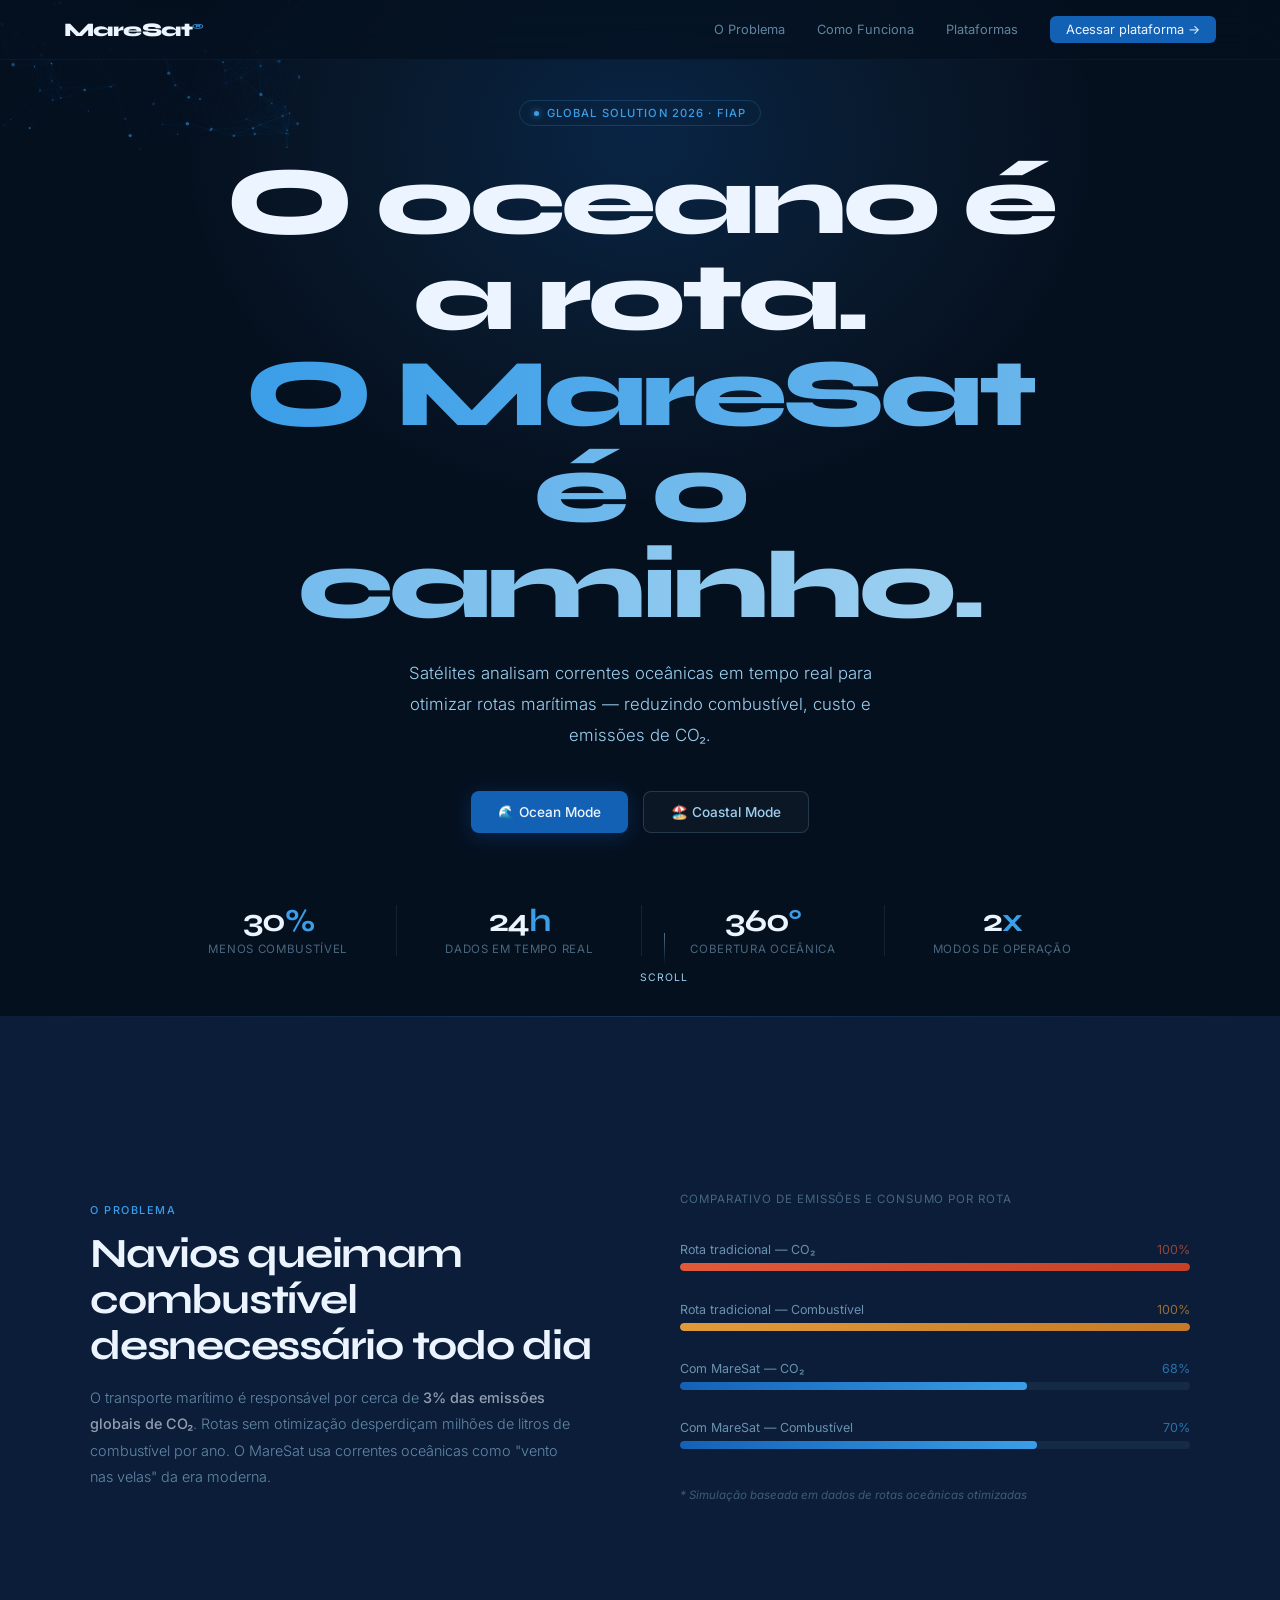
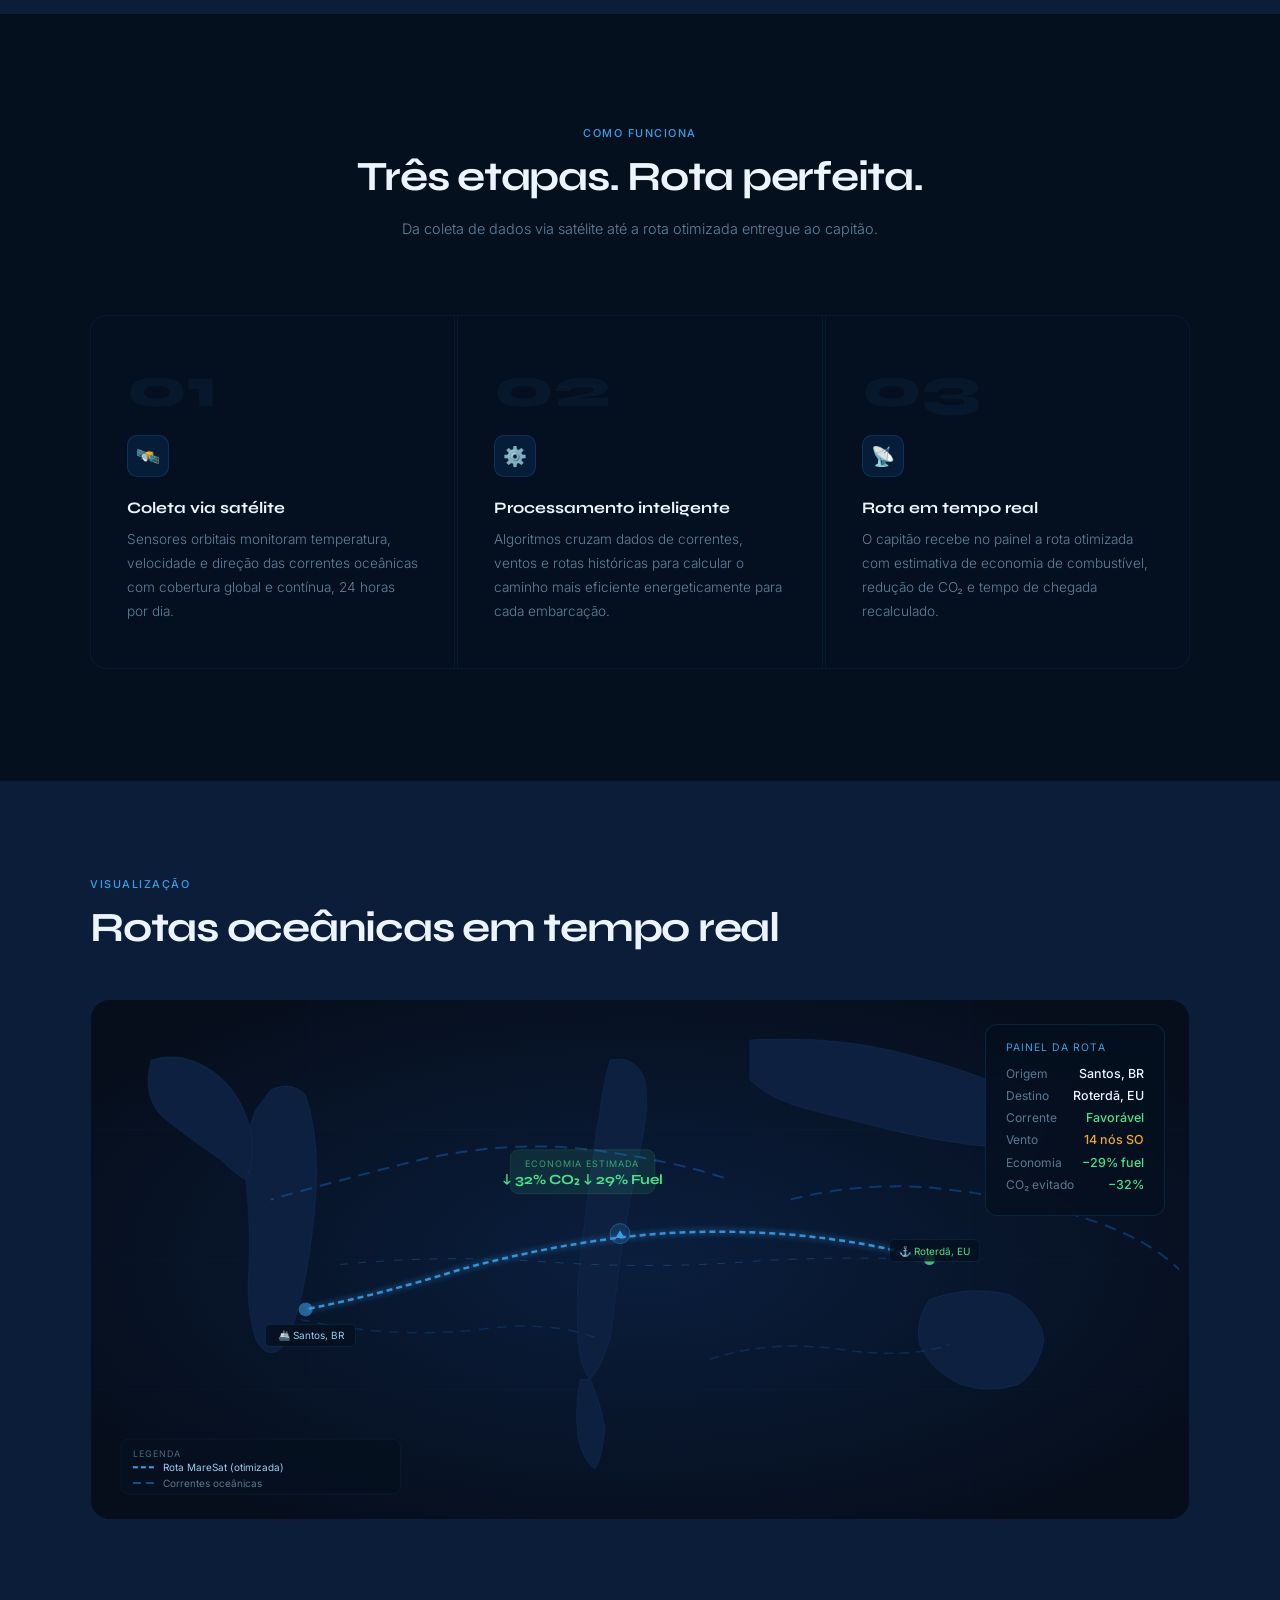
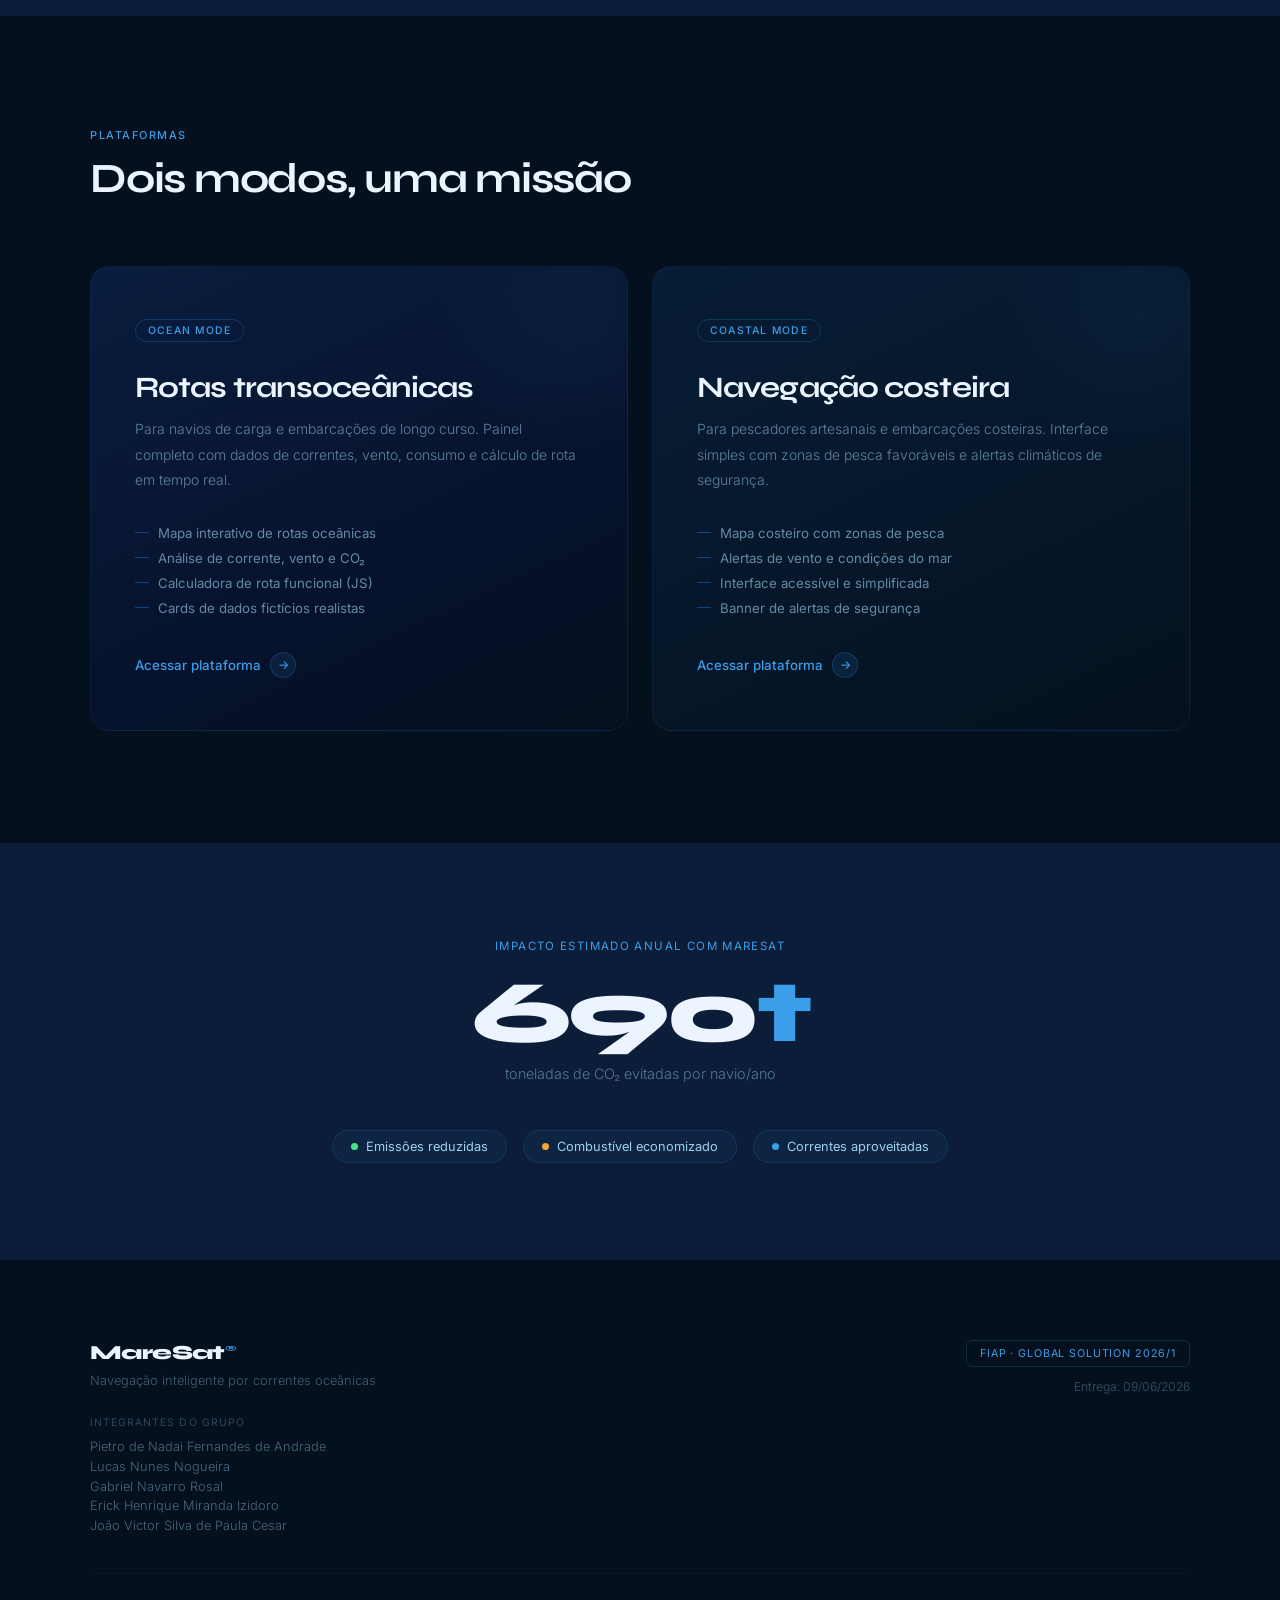
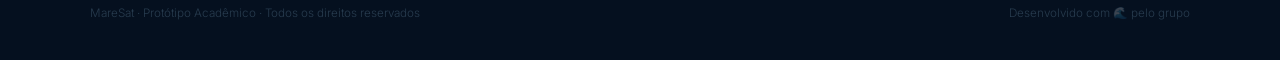
==== index.html @ 29e62512 "feat: adiciona landing page index.html" ====
<!DOCTYPE html>
<html lang="pt-BR">
<head>
  <meta charset="UTF-8" />
  <meta name="viewport" content="width=device-width, initial-scale=1.0" />
  <title>MareSat — Navegação Inteligente por Correntes Oceânicas</title>
  <link rel="preconnect" href="https://fonts.googleapis.com" />
  <link rel="preconnect" href="https://fonts.gstatic.com" crossorigin />
  <link href="https://fonts.googleapis.com/css2?family=Syne:wght@400;600;700;800&family=Inter:wght@300;400;500&display=swap" rel="stylesheet" />
  <style>
    :root {
      --deep:   #05101F;
      --navy:   #0B1D38;
      --mid:    #102648;
      --ocean:  #1361B5;
      --bright: #3B9EE8;
      --ice:    #9DD0F0;
      --white:  #ECF5FF;
    }
    *,*::before,*::after{box-sizing:border-box;margin:0;padding:0}
    html{scroll-behavior:smooth}
    body{font-family:'Inter',sans-serif;background:var(--deep);color:var(--white);overflow-x:hidden}

    /* ── NAV ── */
    nav{position:fixed;top:0;left:0;right:0;z-index:300;height:60px;display:flex;align-items:center;justify-content:space-between;padding:0 5vw;background:rgba(5,16,31,.75);backdrop-filter:blur(18px);border-bottom:1px solid rgba(59,158,232,.07)}
    .logo{font-family:'Syne',sans-serif;font-weight:800;font-size:1.2rem;color:var(--white);text-decoration:none;letter-spacing:-.03em}
    .logo sup{font-size:.45rem;color:var(--bright);vertical-align:super;letter-spacing:.08em;text-transform:uppercase}
    .nav-links{display:flex;align-items:center;gap:2rem}
    .nav-links a{font-size:.8rem;color:var(--ice);text-decoration:none;opacity:.6;transition:opacity .2s}
    .nav-links a:hover{opacity:1}
    .nav-btn{background:var(--ocean)!important;color:var(--white)!important;opacity:1!important;padding:.4rem 1rem;border-radius:6px;transition:background .2s!important}
    .nav-btn:hover{background:var(--bright)!important}

    /* ── HERO ── */
    .hero{position:relative;min-height:100vh;display:flex;flex-direction:column;align-items:center;justify-content:center;text-align:center;padding:100px 5vw 60px;overflow:hidden}
    .hero-canvas{position:absolute;inset:0;pointer-events:none}
    .hero-glow{position:absolute;top:-100px;left:50%;transform:translateX(-50%);width:900px;height:600px;background:radial-gradient(ellipse at 50% 40%,rgba(19,97,181,.25) 0%,rgba(59,158,232,.06) 45%,transparent 72%);pointer-events:none}

    .eyebrow{display:inline-flex;align-items:center;gap:8px;border:1px solid rgba(59,158,232,.22);border-radius:999px;padding:5px 14px;font-size:.7rem;font-weight:500;letter-spacing:.1em;text-transform:uppercase;color:var(--bright);margin-bottom:1.75rem;animation:rise .8s ease both}
    .dot{width:5px;height:5px;border-radius:50%;background:var(--bright);box-shadow:0 0 7px var(--bright);animation:blink 2.5s ease-in-out infinite}
    .hero h1{font-family:'Syne',sans-serif;font-size:clamp(2.8rem,7.5vw,6rem);font-weight:800;line-height:1.0;letter-spacing:-.04em;max-width:860px;animation:rise .8s .1s ease both}
    .grad{background:linear-gradient(90deg,var(--bright),var(--ice));-webkit-background-clip:text;-webkit-text-fill-color:transparent;background-clip:text}
    .hero-sub{margin-top:1.5rem;font-size:clamp(.9rem,2vw,1.05rem);font-weight:300;line-height:1.85;color:var(--ice);opacity:.7;max-width:510px;animation:rise .8s .2s ease both}
    .hero-btns{margin-top:2.5rem;display:flex;gap:.9rem;flex-wrap:wrap;justify-content:center;animation:rise .8s .3s ease both}
    .btn{display:inline-flex;align-items:center;gap:7px;padding:.75rem 1.7rem;border-radius:8px;font-size:.85rem;font-weight:500;text-decoration:none;transition:transform .2s,box-shadow .2s,background .2s}
    .btn:hover{transform:translateY(-2px)}
    .btn-fill{background:var(--ocean);color:var(--white);box-shadow:0 4px 20px rgba(19,97,181,.3)}
    .btn-fill:hover{background:var(--bright);box-shadow:0 8px 30px rgba(59,158,232,.35)}
    .btn-ghost{background:rgba(255,255,255,.03);border:1px solid rgba(157,208,240,.18);color:var(--ice)}
    .btn-ghost:hover{border-color:rgba(157,208,240,.4);background:rgba(255,255,255,.06)}

    /* stats */
    .hero-stats{margin-top:4.5rem;display:flex;gap:3rem;flex-wrap:wrap;justify-content:center;animation:rise .8s .4s ease both}
    .stat{text-align:center}
    .stat-v{font-family:'Syne',sans-serif;font-size:2rem;font-weight:700;letter-spacing:-.04em;line-height:1}
    .stat-v span{color:var(--bright)}
    .stat-l{margin-top:5px;font-size:.72rem;color:var(--ice);opacity:.45;letter-spacing:.06em;text-transform:uppercase}
    .stat-sep{width:1px;background:rgba(157,208,240,.1);align-self:stretch}

    /* scroll */
    .scroll-hint{position:absolute;bottom:2rem;left:50%;transform:translateX(-50%);display:flex;flex-direction:column;align-items:center;gap:6px;font-size:.65rem;letter-spacing:.1em;text-transform:uppercase;color:var(--ice);opacity:.3;animation:rise 1s .9s ease both}
    .scroll-bar{width:1px;height:32px;background:linear-gradient(to bottom,rgba(157,208,240,.5),transparent);animation:drip 2s ease-in-out infinite}

    /* ── PROBLEM / IMPACT ── */
    .impact{padding:7rem 5vw;background:var(--navy);position:relative;overflow:hidden}
    .impact::before{content:'';position:absolute;top:0;left:0;right:0;height:1px;background:linear-gradient(90deg,transparent,rgba(59,158,232,.18),transparent)}
    .sec-inner{max-width:1100px;margin:0 auto}
    .kicker{font-size:.68rem;font-weight:500;letter-spacing:.14em;text-transform:uppercase;color:var(--bright);margin-bottom:.9rem}
    .sec-h{font-family:'Syne',sans-serif;font-size:clamp(1.7rem,4vw,2.6rem);font-weight:700;letter-spacing:-.03em;line-height:1.1;margin-bottom:1rem}
    .sec-p{font-size:.9rem;font-weight:300;line-height:1.85;color:var(--ice);opacity:.6;max-width:480px}

    .impact-grid{display:grid;grid-template-columns:1fr 1fr;gap:5rem;align-items:center;margin-top:4rem}
    .impact-text{}
    .impact-visual{display:flex;flex-direction:column;gap:1rem}

    /* bar chart visual */
    .chart-title{font-size:.72rem;letter-spacing:.08em;text-transform:uppercase;color:var(--ice);opacity:.4;margin-bottom:1.25rem}
    .bar-row{display:flex;flex-direction:column;gap:6px;margin-bottom:.9rem}
    .bar-label{display:flex;justify-content:space-between;font-size:.78rem;color:var(--ice);opacity:.65}
    .bar-track{height:8px;background:rgba(157,208,240,.07);border-radius:99px;overflow:hidden}
    .bar-fill{height:100%;border-radius:99px;width:0;transition:width 1.4s cubic-bezier(.25,.8,.25,1)}
    .bar-co2{background:linear-gradient(90deg,#e05a3a,#c44026)}
    .bar-fuel{background:linear-gradient(90deg,#e09a3a,#c47a26)}
    .bar-mare{background:linear-gradient(90deg,var(--ocean),var(--bright))}

    .chart-note{font-size:.72rem;color:var(--ice);opacity:.35;margin-top:.5rem;font-style:italic}

    /* ── HOW ── */
    .how{padding:7rem 5vw;background:var(--deep)}
    .how-head{text-align:center;margin-bottom:4.5rem}
    .how-head .sec-h{max-width:100%}
    .how-head .sec-p{max-width:480px;margin:0 auto}

    .steps{display:grid;grid-template-columns:repeat(3,1fr);gap:2px;max-width:1100px;margin:0 auto}
    .step{background:rgba(5,16,31,.55);border:1px solid rgba(59,158,232,.08);padding:2.75rem 2.25rem;position:relative;overflow:hidden;transition:border-color .3s,background .3s}
    .step:first-child{border-radius:16px 0 0 16px}
    .step:last-child{border-radius:0 16px 16px 0}
    .step:hover{background:rgba(11,29,56,.7);border-color:rgba(59,158,232,.22)}
    .step::before{content:'';position:absolute;top:0;left:0;right:0;height:2px;background:linear-gradient(90deg,transparent,var(--ocean),transparent);opacity:0;transition:opacity .3s}
    .step:hover::before{opacity:1}
    .step-n{font-family:'Syne',sans-serif;font-size:3.5rem;font-weight:800;color:rgba(59,158,232,.07);line-height:1;margin-bottom:1.2rem}
    .step-icon{width:42px;height:42px;border-radius:10px;background:rgba(19,97,181,.18);border:1px solid rgba(59,158,232,.16);display:flex;align-items:center;justify-content:center;font-size:1.2rem;margin-bottom:1.3rem}
    .step h3{font-family:'Syne',sans-serif;font-size:1rem;font-weight:700;margin-bottom:.65rem;color:var(--white)}
    .step p{font-size:.85rem;font-weight:300;color:var(--ice);opacity:.6;line-height:1.78}

    /* ── ANIMATED MAP ── */
    .mapblock{padding:6rem 5vw;background:var(--navy);overflow:hidden}
    .map-inner{max-width:1100px;margin:0 auto}
    .map-head{margin-bottom:3rem}
    .map-wrap{position:relative;border-radius:20px;border:1px solid rgba(59,158,232,.12);overflow:hidden;background:#060e1c}
    .map-svg{width:100%;display:block}
    .map-overlay{position:absolute;top:1.5rem;right:1.5rem;background:rgba(5,16,31,.85);backdrop-filter:blur(12px);border:1px solid rgba(59,158,232,.15);border-radius:12px;padding:1rem 1.25rem;min-width:180px}
    .ov-title{font-size:.65rem;letter-spacing:.1em;text-transform:uppercase;color:var(--bright);margin-bottom:.75rem}
    .ov-row{display:flex;justify-content:space-between;align-items:center;margin-bottom:.45rem}
    .ov-key{font-size:.75rem;color:var(--ice);opacity:.55}
    .ov-val{font-size:.78rem;font-weight:500;color:var(--white)}
    .ov-val.good{color:#4be38a}
    .ov-val.warn{color:#f0a832}

    /* ── MODES ── */
    .modes{padding:7rem 5vw;background:var(--deep)}
    .modes-head{margin-bottom:4rem}
    .cards{display:grid;grid-template-columns:1fr 1fr;gap:1.5rem;max-width:1100px;margin:0 auto}
    .card{border-radius:20px;padding:3.25rem 2.75rem;text-decoration:none;display:flex;flex-direction:column;border:1px solid rgba(59,158,232,.09);position:relative;overflow:hidden;transition:transform .35s cubic-bezier(.25,.8,.25,1),box-shadow .35s,border-color .35s}
    .card:hover{transform:translateY(-8px);box-shadow:0 30px 70px rgba(5,16,31,.7)}
    .card-ocean{background:linear-gradient(155deg,#091d3e 0%,#06112a 70%,var(--deep) 100%)}
    .card-ocean:hover{border-color:rgba(59,158,232,.26)}
    .card-coastal{background:linear-gradient(155deg,#071d36 0%,#051526 70%,var(--deep) 100%)}
    .card-coastal:hover{border-color:rgba(59,158,232,.18)}
    .card::after{content:'';position:absolute;top:-90px;right:-90px;width:280px;height:280px;border-radius:50%;background:radial-gradient(circle,rgba(59,158,232,.05) 0%,transparent 70%);pointer-events:none}
    .card-tag{font-size:.65rem;font-weight:500;letter-spacing:.12em;text-transform:uppercase;color:var(--bright);border:1px solid rgba(59,158,232,.22);border-radius:999px;padding:4px 12px;display:inline-flex;align-self:flex-start;margin-bottom:1.75rem}
    .card-title{font-family:'Syne',sans-serif;font-size:1.85rem;font-weight:700;letter-spacing:-.03em;color:var(--white);margin-bottom:.7rem}
    .card-desc{font-size:.875rem;font-weight:300;color:var(--ice);opacity:.58;line-height:1.82;margin-bottom:2rem}
    .card-list{list-style:none;display:flex;flex-direction:column;gap:9px;margin-bottom:auto}
    .card-list li{font-size:.83rem;font-weight:400;color:var(--ice);opacity:.62;display:flex;align-items:center;gap:9px}
    .card-list li::before{content:'';flex-shrink:0;width:14px;height:1px;background:var(--ocean)}
    .card-cta{margin-top:2.25rem;display:inline-flex;align-items:center;gap:9px;font-size:.83rem;font-weight:500;color:var(--bright);transition:gap .25s}
    .card:hover .card-cta{gap:15px}
    .cta-circle{width:26px;height:26px;border-radius:50%;background:rgba(59,158,232,.1);border:1px solid rgba(59,158,232,.2);display:flex;align-items:center;justify-content:center;font-size:.75rem;transition:background .2s,border-color .2s}
    .card:hover .cta-circle{background:rgba(59,158,232,.2);border-color:rgba(59,158,232,.38)}

    /* ── CO2 COUNTER ── */
    .counter-section{padding:6rem 5vw;background:var(--navy);text-align:center}
    .counter-inner{max-width:700px;margin:0 auto}
    .counter-label{font-size:.72rem;letter-spacing:.12em;text-transform:uppercase;color:var(--bright);margin-bottom:1rem}
    .counter-number{font-family:'Syne',sans-serif;font-size:clamp(3rem,8vw,5.5rem);font-weight:800;letter-spacing:-.04em;color:var(--white);line-height:1;margin-bottom:.5rem}
    .counter-number span{color:var(--bright)}
    .counter-sub{font-size:.9rem;font-weight:300;color:var(--ice);opacity:.5;margin-bottom:3rem}
    .counter-badges{display:flex;justify-content:center;gap:1rem;flex-wrap:wrap}
    .badge{display:inline-flex;align-items:center;gap:8px;background:rgba(59,158,232,.06);border:1px solid rgba(59,158,232,.14);border-radius:999px;padding:8px 18px;font-size:.8rem;color:var(--ice)}
    .badge-dot{width:7px;height:7px;border-radius:50%}
    .bdot-green{background:#4be38a}
    .bdot-yellow{background:#f0a832}
    .bdot-blue{background:var(--bright)}

    /* ── FOOTER ── */
    footer{background:var(--deep);border-top:1px solid rgba(59,158,232,.07);padding:5rem 5vw 2.5rem}
    .footer-inner{max-width:1100px;margin:0 auto;display:grid;grid-template-columns:1fr auto;gap:4rem;align-items:start}
    .f-logo{font-family:'Syne',sans-serif;font-size:1.25rem;font-weight:800;letter-spacing:-.03em;color:var(--white);margin-bottom:.5rem}
    .f-logo sup{font-size:.45rem;color:var(--bright);vertical-align:super;text-transform:uppercase;letter-spacing:.08em}
    .f-tagline{font-size:.8rem;font-weight:300;color:var(--ice);opacity:.4;margin-bottom:1.75rem}
    .f-team-label{font-size:.65rem;letter-spacing:.1em;text-transform:uppercase;color:var(--ice);opacity:.28;margin-bottom:.65rem}
    .f-team{display:flex;flex-direction:column;gap:.3rem}
    .f-team span{font-size:.8rem;font-weight:300;color:var(--ice);opacity:.45}
    .f-right{text-align:right}
    .f-badge{display:inline-block;font-size:.67rem;letter-spacing:.08em;text-transform:uppercase;color:var(--bright);border:1px solid rgba(59,158,232,.18);border-radius:6px;padding:6px 13px;margin-bottom:.75rem}
    .f-delivery{font-size:.76rem;font-weight:300;color:var(--ice);opacity:.35}
    .footer-bottom{max-width:1100px;margin:2.5rem auto 0;padding-top:2rem;border-top:1px solid rgba(59,158,232,.06);display:flex;justify-content:space-between;align-items:center}
    .footer-bottom p{font-size:.73rem;font-weight:300;color:var(--ice);opacity:.22}

    /* ── ANIMATIONS ── */
    @keyframes rise{from{opacity:0;transform:translateY(14px)}to{opacity:1;transform:translateY(0)}}
    @keyframes blink{0%,100%{opacity:1}50%{opacity:.3}}
    @keyframes drip{0%,100%{opacity:.4;transform:scaleY(1)}50%{opacity:.65;transform:scaleY(1.4)}}
    @keyframes dash{to{stroke-dashoffset:-40}}
    @keyframes pulse-ring{0%{r:6;opacity:.9}100%{r:22;opacity:0}}
    @keyframes ship-move{0%{transform:translate(0,0)}50%{transform:translate(6px,-3px)}100%{transform:translate(0,0)}}
    @keyframes count-up{from{opacity:0;transform:translateY(10px)}to{opacity:1;transform:translateY(0)}}

    /* ── RESPONSIVE ── */
    @media(max-width:900px){
      .steps{grid-template-columns:1fr;gap:1px}
      .step:first-child{border-radius:16px 16px 0 0}
      .step:last-child{border-radius:0 0 16px 16px}
      .cards{grid-template-columns:1fr}
      .impact-grid{grid-template-columns:1fr}
      .footer-inner{grid-template-columns:1fr}
      .f-right{text-align:left}
      .nav-links a:not(.nav-btn){display:none}
    }
  </style>
</head>
<body>

<!-- NAV -->
<nav>
  <a href="index.html" class="logo">MareSat<sup>®</sup></a>
  <div class="nav-links">
    <a href="#problema">O Problema</a>
    <a href="#como-funciona">Como Funciona</a>
    <a href="#modos">Plataformas</a>
    <a href="ocean.html" class="nav-btn">Acessar plataforma →</a>
  </div>
</nav>

<!-- HERO -->
<section class="hero">
  <canvas class="hero-canvas" id="heroCanvas"></canvas>
  <div class="hero-glow"></div>

  <div class="eyebrow"><span class="dot"></span> Global Solution 2026 · FIAP</div>

  <h1>O oceano é a rota.<br/><span class="grad">O MareSat é o caminho.</span></h1>

  <p class="hero-sub">
    Satélites analisam correntes oceânicas em tempo real para otimizar rotas
    marítimas — reduzindo combustível, custo e emissões de CO₂.
  </p>

  <div class="hero-btns">
    <a href="ocean.html" class="btn btn-fill">🌊 Ocean Mode</a>
    <a href="coastal.html" class="btn btn-ghost">🏖️ Coastal Mode</a>
  </div>

  <div class="hero-stats">
    <div class="stat"><div class="stat-v">30<span>%</span></div><div class="stat-l">menos combustível</div></div>
    <div class="stat-sep"></div>
    <div class="stat"><div class="stat-v">24<span>h</span></div><div class="stat-l">dados em tempo real</div></div>
    <div class="stat-sep"></div>
    <div class="stat"><div class="stat-v">360<span>°</span></div><div class="stat-l">cobertura oceânica</div></div>
    <div class="stat-sep"></div>
    <div class="stat"><div class="stat-v">2<span>x</span></div><div class="stat-l">modos de operação</div></div>
  </div>

  <div class="scroll-hint"><div class="scroll-bar"></div>scroll</div>
</section>

<!-- PROBLEM / IMPACT -->
<section class="impact" id="problema">
  <div class="sec-inner">
    <div class="impact-grid">
      <div class="impact-text">
        <div class="kicker">O Problema</div>
        <h2 class="sec-h">Navios queimam combustível desnecessário todo dia</h2>
        <p class="sec-p">
          O transporte marítimo é responsável por cerca de <strong style="color:var(--white);font-weight:500">3% das emissões globais de CO₂</strong>.
          Rotas sem otimização desperdiçam milhões de litros de combustível por ano.
          O MareSat usa correntes oceânicas como "vento nas velas" da era moderna.
        </p>
      </div>
      <div class="impact-visual">
        <div class="chart-title">Comparativo de emissões e consumo por rota</div>

        <div class="bar-row">
          <div class="bar-label"><span>Rota tradicional — CO₂</span><span style="color:#e05a3a">100%</span></div>
          <div class="bar-track"><div class="bar-fill bar-co2" data-width="100"></div></div>
        </div>
        <div class="bar-row">
          <div class="bar-label"><span>Rota tradicional — Combustível</span><span style="color:#e09a3a">100%</span></div>
          <div class="bar-track"><div class="bar-fill bar-fuel" data-width="100"></div></div>
        </div>
        <div class="bar-row">
          <div class="bar-label"><span>Com MareSat — CO₂</span><span style="color:var(--bright)">68%</span></div>
          <div class="bar-track"><div class="bar-fill bar-mare" data-width="68"></div></div>
        </div>
        <div class="bar-row">
          <div class="bar-label"><span>Com MareSat — Combustível</span><span style="color:var(--bright)">70%</span></div>
          <div class="bar-track"><div class="bar-fill bar-mare" data-width="70"></div></div>
        </div>

        <p class="chart-note">* Simulação baseada em dados de rotas oceânicas otimizadas</p>
      </div>
    </div>
  </div>
</section>

<!-- HOW -->
<section class="how" id="como-funciona">
  <div class="how-head">
    <div class="kicker">Como funciona</div>
    <h2 class="sec-h">Três etapas. Rota perfeita.</h2>
    <p class="sec-p" style="margin-top:.75rem">Da coleta de dados via satélite até a rota otimizada entregue ao capitão.</p>
  </div>
  <div class="steps">
    <div class="step">
      <div class="step-n">01</div>
      <div class="step-icon">🛰️</div>
      <h3>Coleta via satélite</h3>
      <p>Sensores orbitais monitoram temperatura, velocidade e direção das correntes oceânicas com cobertura global e contínua, 24 horas por dia.</p>
    </div>
    <div class="step">
      <div class="step-n">02</div>
      <div class="step-icon">⚙️</div>
      <h3>Processamento inteligente</h3>
      <p>Algoritmos cruzam dados de correntes, ventos e rotas históricas para calcular o caminho mais eficiente energeticamente para cada embarcação.</p>
    </div>
    <div class="step">
      <div class="step-n">03</div>
      <div class="step-icon">📡</div>
      <h3>Rota em tempo real</h3>
      <p>O capitão recebe no painel a rota otimizada com estimativa de economia de combustível, redução de CO₂ e tempo de chegada recalculado.</p>
    </div>
  </div>
</section>

<!-- ANIMATED MAP -->
<section class="mapblock">
  <div class="map-inner">
    <div class="map-head">
      <div class="kicker">Visualização</div>
      <h2 class="sec-h">Rotas oceânicas em tempo real</h2>
    </div>
    <div class="map-wrap">
      <svg class="map-svg" viewBox="0 0 1100 520" xmlns="http://www.w3.org/2000/svg">
        <defs>
          <radialGradient id="mapbg" cx="50%" cy="50%" r="60%">
            <stop offset="0%" stop-color="#0a1e3d"/>
            <stop offset="100%" stop-color="#060e1c"/>
          </radialGradient>
          <!-- current flow pattern -->
          <marker id="arr" viewBox="0 0 10 10" refX="8" refY="5" markerWidth="5" markerHeight="5" orient="auto">
            <path d="M2 2L8 5L2 8" fill="none" stroke="#1361B5" stroke-width="1.5" stroke-linecap="round"/>
          </marker>
          <marker id="arr2" viewBox="0 0 10 10" refX="8" refY="5" markerWidth="5" markerHeight="5" orient="auto">
            <path d="M2 2L8 5L2 8" fill="none" stroke="#3B9EE8" stroke-width="1.5" stroke-linecap="round"/>
          </marker>
          <filter id="glow-blue">
            <feGaussianBlur stdDeviation="3" result="blur"/>
            <feMerge><feMergeNode in="blur"/><feMergeNode in="SourceGraphic"/></feMerge>
          </filter>
        </defs>

        <!-- background -->
        <rect width="1100" height="520" fill="url(#mapbg)"/>

        <!-- grid lines -->
        <g stroke="rgba(59,158,232,0.06)" stroke-width="0.5">
          <line x1="0" y1="130" x2="1100" y2="130"/>
          <line x1="0" y1="260" x2="1100" y2="260"/>
          <line x1="0" y1="390" x2="1100" y2="390"/>
          <line x1="220" y1="0" x2="220" y2="520"/>
          <line x1="440" y1="0" x2="440" y2="520"/>
          <line x1="660" y1="0" x2="660" y2="520"/>
          <line x1="880" y1="0" x2="880" y2="520"/>
        </g>

        <!-- continents simplified -->
        <!-- South America -->
        <path d="M180 90 Q200 80 215 95 Q230 140 225 200 Q220 260 210 300 Q200 340 190 350 Q175 360 165 340 Q155 310 158 270 Q160 230 155 180 Q152 140 165 110 Z" fill="#0d2040" stroke="rgba(59,158,232,0.15)" stroke-width="0.5"/>
        <!-- North America west coast -->
        <path d="M60 60 Q90 50 120 70 Q150 90 160 130 Q165 160 155 180 Q145 175 130 160 Q100 140 75 120 Q50 100 60 60 Z" fill="#0d2040" stroke="rgba(59,158,232,0.15)" stroke-width="0.5"/>
        <!-- Europe/Africa -->
        <path d="M520 60 Q545 55 555 80 Q560 110 550 150 Q545 180 540 200 Q535 230 530 260 Q525 300 520 340 Q510 370 500 380 Q490 370 488 340 Q485 300 490 260 Q495 220 500 180 Q505 140 510 110 Q514 80 520 60 Z" fill="#0d2040" stroke="rgba(59,158,232,0.15)" stroke-width="0.5"/>
        <!-- Africa lower -->
        <path d="M500 380 Q510 400 515 430 Q512 460 505 470 Q495 465 488 440 Q484 410 490 380 Z" fill="#0d2040" stroke="rgba(59,158,232,0.15)" stroke-width="0.5"/>
        <!-- Asia/Europe right -->
        <path d="M660 40 Q750 35 820 55 Q880 70 920 90 Q950 110 940 140 Q920 150 880 145 Q840 140 800 130 Q760 120 720 110 Q680 100 660 80 Z" fill="#0d2040" stroke="rgba(59,158,232,0.15)" stroke-width="0.5"/>
        <!-- Australia -->
        <path d="M840 300 Q880 285 920 295 Q950 310 955 340 Q950 370 930 385 Q900 395 870 385 Q840 370 830 345 Q825 320 840 300 Z" fill="#0d2040" stroke="rgba(59,158,232,0.15)" stroke-width="0.5"/>

        <!-- OCEAN CURRENTS — animated dashes -->
        <!-- Gulf Stream -->
        <path d="M 180 200 Q 250 180 330 160 Q 420 140 500 150 Q 580 160 640 180" fill="none" stroke="#1361B5" stroke-width="2" stroke-dasharray="12 8" opacity="0.5">
          <animate attributeName="stroke-dashoffset" from="0" to="-80" dur="3s" repeatCount="indefinite"/>
        </path>
        <!-- South Atlantic current -->
        <path d="M 210 320 Q 300 340 390 330 Q 460 320 510 340" fill="none" stroke="#0e4a8a" stroke-width="1.5" stroke-dasharray="10 8" opacity="0.4">
          <animate attributeName="stroke-dashoffset" from="0" to="-80" dur="4s" repeatCount="indefinite"/>
        </path>
        <!-- North Pacific -->
        <path d="M 700 200 Q 780 180 860 190 Q 940 200 1000 220 Q 1060 240 1090 270" fill="none" stroke="#1361B5" stroke-width="2" stroke-dasharray="12 8" opacity="0.45">
          <animate attributeName="stroke-dashoffset" from="0" to="-80" dur="3.5s" repeatCount="indefinite"/>
        </path>
        <!-- Indian Ocean -->
        <path d="M 620 360 Q 680 340 750 350 Q 820 360 860 345" fill="none" stroke="#0e4a8a" stroke-width="1.5" stroke-dasharray="10 6" opacity="0.4">
          <animate attributeName="stroke-dashoffset" from="0" to="-80" dur="4.5s" repeatCount="indefinite"/>
        </path>
        <!-- Equatorial -->
        <path d="M 250 265 Q 350 255 450 262 Q 560 270 660 262 Q 760 255 880 262" fill="none" stroke="#3B9EE8" stroke-width="1" stroke-dasharray="8 10" opacity="0.25">
          <animate attributeName="stroke-dashoffset" from="0" to="-80" dur="6s" repeatCount="indefinite"/>
        </path>

        <!-- OPTIMIZED ROUTE — glowing line -->
        <path id="route" d="M 215 310 Q 290 295 370 270 Q 450 248 530 238 Q 610 228 700 235 Q 780 242 840 260" fill="none" stroke="#3B9EE8" stroke-width="2.5" stroke-dasharray="6 4" filter="url(#glow-blue)" opacity="0.9">
          <animate attributeName="stroke-dashoffset" from="0" to="-40" dur="2s" repeatCount="indefinite"/>
        </path>
        <!-- route dots -->
        <circle cx="215" cy="310" r="5" fill="#3B9EE8" opacity="0.9">
          <animate attributeName="r" values="5;8;5" dur="2s" repeatCount="indefinite"/>
          <animate attributeName="opacity" values="0.9;0.4;0.9" dur="2s" repeatCount="indefinite"/>
        </circle>
        <circle cx="840" cy="260" r="5" fill="#4be38a" opacity="0.9">
          <animate attributeName="r" values="5;8;5" dur="2s" begin="0.5s" repeatCount="indefinite"/>
          <animate attributeName="opacity" values="0.9;0.4;0.9" dur="2s" begin="0.5s" repeatCount="indefinite"/>
        </circle>

        <!-- ship icon (simplified triangle) -->
        <g style="animation:ship-move 4s ease-in-out infinite">
          <g transform="translate(530,234)">
            <circle r="10" fill="rgba(59,158,232,0.15)" stroke="rgba(59,158,232,0.4)" stroke-width="1"/>
            <text x="0" y="4" font-size="10" text-anchor="middle" fill="#3B9EE8">▲</text>
          </g>
        </g>

        <!-- waypoint labels -->
        <g font-family="Inter,sans-serif" fill="#9DD0F0">
          <rect x="175" y="325" width="90" height="22" rx="4" fill="rgba(5,16,31,0.85)" stroke="rgba(59,158,232,0.2)" stroke-width="0.5"/>
          <text x="220" y="340" font-size="10" text-anchor="middle" fill="#9DD0F0">🚢 Santos, BR</text>

          <rect x="800" y="240" width="90" height="22" rx="4" fill="rgba(5,16,31,0.85)" stroke="rgba(59,158,232,0.2)" stroke-width="0.5"/>
          <text x="845" y="255" font-size="10" text-anchor="middle" fill="#4be38a">⚓ Roterdã, EU</text>
        </g>

        <!-- legend -->
        <g transform="translate(30,440)">
          <rect width="280" height="55" rx="8" fill="rgba(5,16,31,0.85)" stroke="rgba(59,158,232,0.15)" stroke-width="0.5"/>
          <text x="12" y="18" font-size="9" fill="rgba(157,208,240,0.45)" font-family="Inter,sans-serif" letter-spacing="1">LEGENDA</text>
          <line x1="12" y1="28" x2="36" y2="28" stroke="#3B9EE8" stroke-width="2" stroke-dasharray="5 3"/>
          <text x="42" y="32" font-size="10" fill="#9DD0F0" font-family="Inter,sans-serif">Rota MareSat (otimizada)</text>
          <line x1="12" y1="44" x2="36" y2="44" stroke="#1361B5" stroke-width="1.5" stroke-dasharray="8 5"/>
          <text x="42" y="48" font-size="10" fill="rgba(157,208,240,0.55)" font-family="Inter,sans-serif">Correntes oceânicas</text>
        </g>

        <!-- savings badge -->
        <g transform="translate(420,150)">
          <rect width="145" height="44" rx="8" fill="rgba(75,227,138,0.1)" stroke="rgba(75,227,138,0.25)" stroke-width="0.5"/>
          <text x="72" y="17" font-size="9" fill="rgba(75,227,138,0.65)" text-anchor="middle" font-family="Inter,sans-serif" letter-spacing="1">ECONOMIA ESTIMADA</text>
          <text x="72" y="34" font-size="14" fill="#4be38a" text-anchor="middle" font-family="Syne,sans-serif" font-weight="700">↓ 32% CO₂  ↓ 29% Fuel</text>
        </g>
      </svg>
      <div class="map-overlay">
        <div class="ov-title">Painel da rota</div>
        <div class="ov-row"><span class="ov-key">Origem</span><span class="ov-val">Santos, BR</span></div>
        <div class="ov-row"><span class="ov-key">Destino</span><span class="ov-val">Roterdã, EU</span></div>
        <div class="ov-row"><span class="ov-key">Corrente</span><span class="ov-val good">Favorável</span></div>
        <div class="ov-row"><span class="ov-key">Vento</span><span class="ov-val warn">14 nós SO</span></div>
        <div class="ov-row"><span class="ov-key">Economia</span><span class="ov-val good">−29% fuel</span></div>
        <div class="ov-row"><span class="ov-key">CO₂ evitado</span><span class="ov-val good">−32%</span></div>
      </div>
    </div>
  </div>
</section>

<!-- MODES -->
<section class="modes" id="modos">
  <div class="sec-inner">
    <div class="modes-head">
      <div class="kicker">Plataformas</div>
      <h2 class="sec-h">Dois modos, uma missão</h2>
    </div>
    <div class="cards">
      <a href="ocean.html" class="card card-ocean">
        <span class="card-tag">Ocean Mode</span>
        <h3 class="card-title">Rotas transoceânicas</h3>
        <p class="card-desc">Para navios de carga e embarcações de longo curso. Painel completo com dados de correntes, vento, consumo e cálculo de rota em tempo real.</p>
        <ul class="card-list">
          <li>Mapa interativo de rotas oceânicas</li>
          <li>Análise de corrente, vento e CO₂</li>
          <li>Calculadora de rota funcional (JS)</li>
          <li>Cards de dados fictícios realistas</li>
        </ul>
        <span class="card-cta">Acessar plataforma <span class="cta-circle">→</span></span>
      </a>
      <a href="coastal.html" class="card card-coastal">
        <span class="card-tag">Coastal Mode</span>
        <h3 class="card-title">Navegação costeira</h3>
        <p class="card-desc">Para pescadores artesanais e embarcações costeiras. Interface simples com zonas de pesca favoráveis e alertas climáticos de segurança.</p>
        <ul class="card-list">
          <li>Mapa costeiro com zonas de pesca</li>
          <li>Alertas de vento e condições do mar</li>
          <li>Interface acessível e simplificada</li>
          <li>Banner de alertas de segurança</li>
        </ul>
        <span class="card-cta">Acessar plataforma <span class="cta-circle">→</span></span>
      </a>
    </div>
  </div>
</section>

<!-- CO2 COUNTER -->
<section class="counter-section">
  <div class="counter-inner">
    <div class="counter-label">Impacto estimado anual com MareSat</div>
    <div class="counter-number" id="counterNum">0<span>t</span></div>
    <div class="counter-sub">toneladas de CO₂ evitadas por navio/ano</div>
    <div class="counter-badges">
      <div class="badge"><span class="badge-dot bdot-green"></span> Emissões reduzidas</div>
      <div class="badge"><span class="badge-dot bdot-yellow"></span> Combustível economizado</div>
      <div class="badge"><span class="badge-dot bdot-blue"></span> Correntes aproveitadas</div>
    </div>
  </div>
</section>

<!-- FOOTER -->
<footer>
  <div class="footer-inner">
    <div>
      <div class="f-logo">MareSat<sup>®</sup></div>
      <p class="f-tagline">Navegação inteligente por correntes oceânicas</p>
      <div class="f-team-label">Integrantes do grupo</div>
      <div class="f-team">
        <span>Pietro de Nadai Fernandes de Andrade</span>
        <span>Lucas Nunes Nogueira</span>
        <span>Gabriel Navarro Rosal</span>
        <span>Erick Henrique Miranda Izidoro</span>
        <span>João Victor Silva de Paula Cesar</span>
      </div>
    </div>
    <div class="f-right">
      <div class="f-badge">FIAP · Global Solution 2026/1</div>
      <p class="f-delivery">Entrega: 09/06/2026</p>
    </div>
  </div>
  <div class="footer-bottom">
    <p>MareSat · Protótipo Acadêmico · Todos os direitos reservados</p>
    <p>Desenvolvido com 🌊 pelo grupo</p>
  </div>
</footer>

<script>
  // ── HERO CANVAS — animated particles ──
  const canvas = document.getElementById('heroCanvas');
  const ctx = canvas.getContext('2d');
  let W, H, particles = [];

  function resize() {
    W = canvas.width = canvas.offsetWidth;
    H = canvas.height = canvas.offsetHeight;
  }
  resize();
  window.addEventListener('resize', resize);

  function mkParticle() {
    return {
      x: Math.random() * W,
      y: Math.random() * H,
      r: Math.random() * 1.5 + 0.3,
      vx: (Math.random() - 0.5) * 0.3,
      vy: (Math.random() - 0.5) * 0.3,
      alpha: Math.random() * 0.5 + 0.1
    };
  }

  for (let i = 0; i < 90; i++) particles.push(mkParticle());

  function animCanvas() {
    ctx.clearRect(0, 0, W, H);
    particles.forEach(p => {
      p.x += p.vx; p.y += p.vy;
      if (p.x < 0) p.x = W; if (p.x > W) p.x = 0;
      if (p.y < 0) p.y = H; if (p.y > H) p.y = 0;
      ctx.beginPath();
      ctx.arc(p.x, p.y, p.r, 0, Math.PI * 2);
      ctx.fillStyle = `rgba(59,158,232,${p.alpha})`;
      ctx.fill();
    });
    // draw connections
    for (let i = 0; i < particles.length; i++) {
      for (let j = i + 1; j < particles.length; j++) {
        const dx = particles[i].x - particles[j].x;
        const dy = particles[i].y - particles[j].y;
        const dist = Math.sqrt(dx*dx + dy*dy);
        if (dist < 90) {
          ctx.beginPath();
          ctx.moveTo(particles[i].x, particles[i].y);
          ctx.lineTo(particles[j].x, particles[j].y);
          ctx.strokeStyle = `rgba(59,158,232,${0.07 * (1 - dist/90)})`;
          ctx.lineWidth = 0.5;
          ctx.stroke();
        }
      }
    }
    requestAnimationFrame(animCanvas);
  }
  animCanvas();

  // ── BAR CHART ANIMATION on scroll ──
  const bars = document.querySelectorAll('.bar-fill');
  const obs = new IntersectionObserver(entries => {
    entries.forEach(e => {
      if (e.isIntersecting) {
        bars.forEach(b => {
          b.style.width = b.dataset.width + '%';
        });
        obs.disconnect();
      }
    });
  }, { threshold: 0.3 });
  const impactSec = document.querySelector('.impact-visual');
  if (impactSec) obs.observe(impactSec);

  // ── CO2 COUNTER ──
  const counterEl = document.getElementById('counterNum');
  let counted = false;
  const counterObs = new IntersectionObserver(entries => {
    entries.forEach(e => {
      if (e.isIntersecting && !counted) {
        counted = true;
        let val = 0;
        const target = 2400;
        const step = Math.ceil(target / 80);
        const timer = setInterval(() => {
          val = Math.min(val + step, target);
          counterEl.innerHTML = val.toLocaleString('pt-BR') + '<span>t</span>';
          if (val >= target) clearInterval(timer);
        }, 20);
      }
    });
  }, { threshold: 0.5 });
  counterObs.observe(counterEl);

  // ── SCROLL REVEAL ──
  const revealEls = document.querySelectorAll('.step, .card, .stat');
  const revObs = new IntersectionObserver(entries => {
    entries.forEach((e, i) => {
      if (e.isIntersecting) {
        setTimeout(() => {
          e.target.style.opacity = '1';
          e.target.style.transform = 'translateY(0)';
        }, 80 * i);
        revObs.unobserve(e.target);
      }
    });
  }, { threshold: 0.1 });
  revealEls.forEach(el => {
    el.style.opacity = '0';
    el.style.transform = 'translateY(20px)';
    el.style.transition = 'opacity .6s ease, transform .6s ease';
    revObs.observe(el);
  });
</script>

</body>
</html>
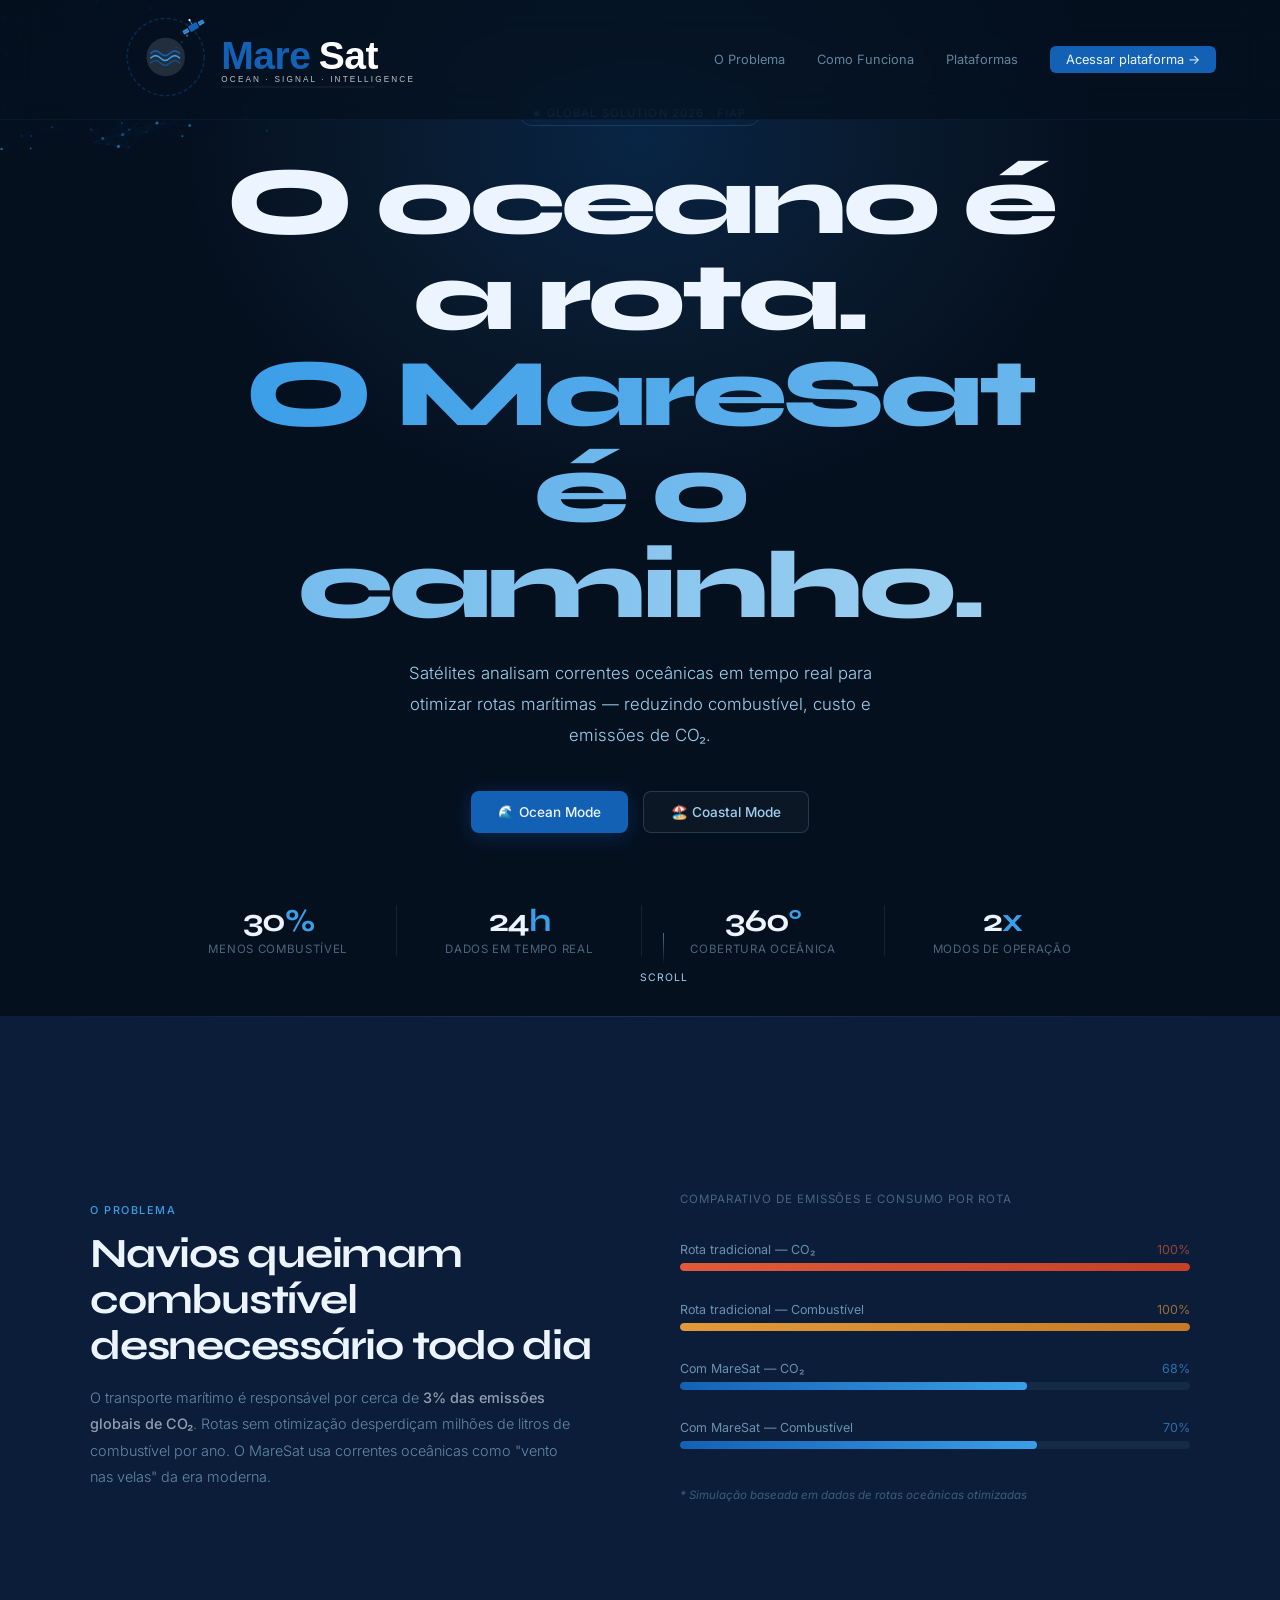
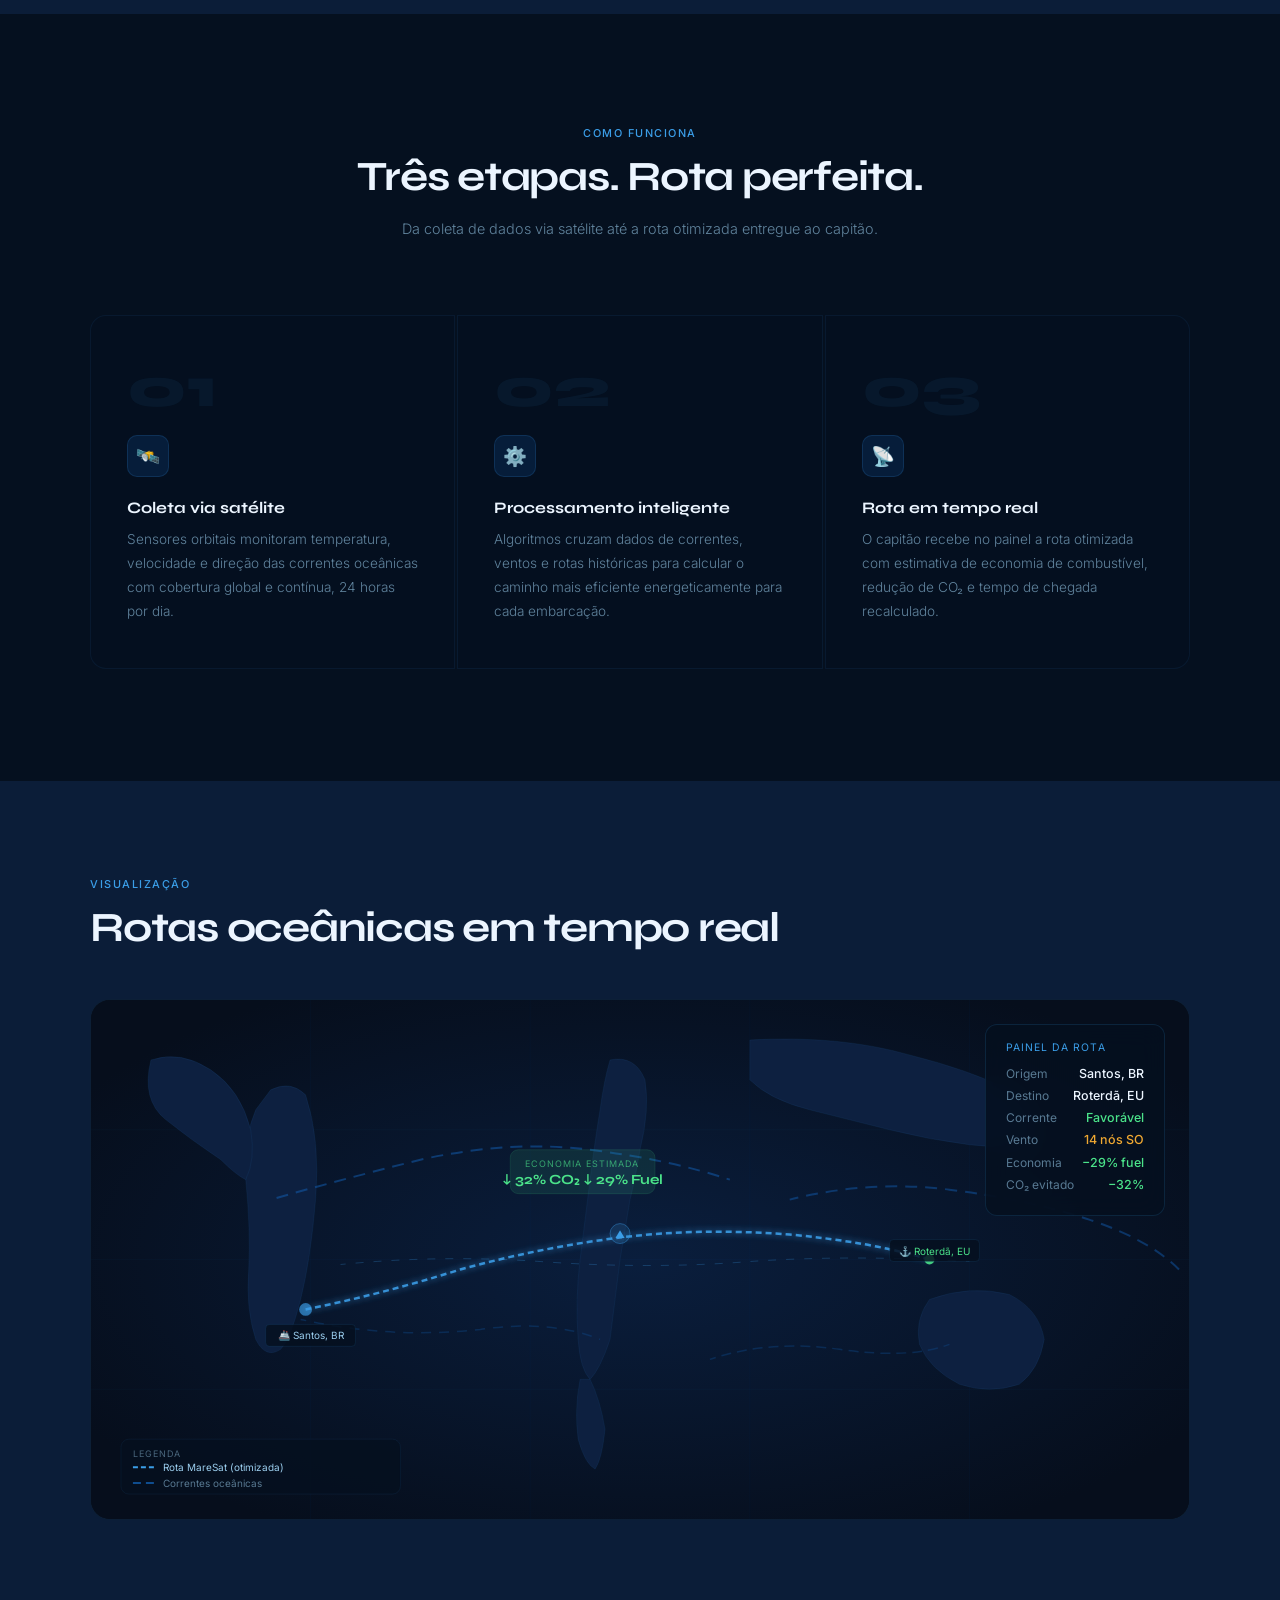
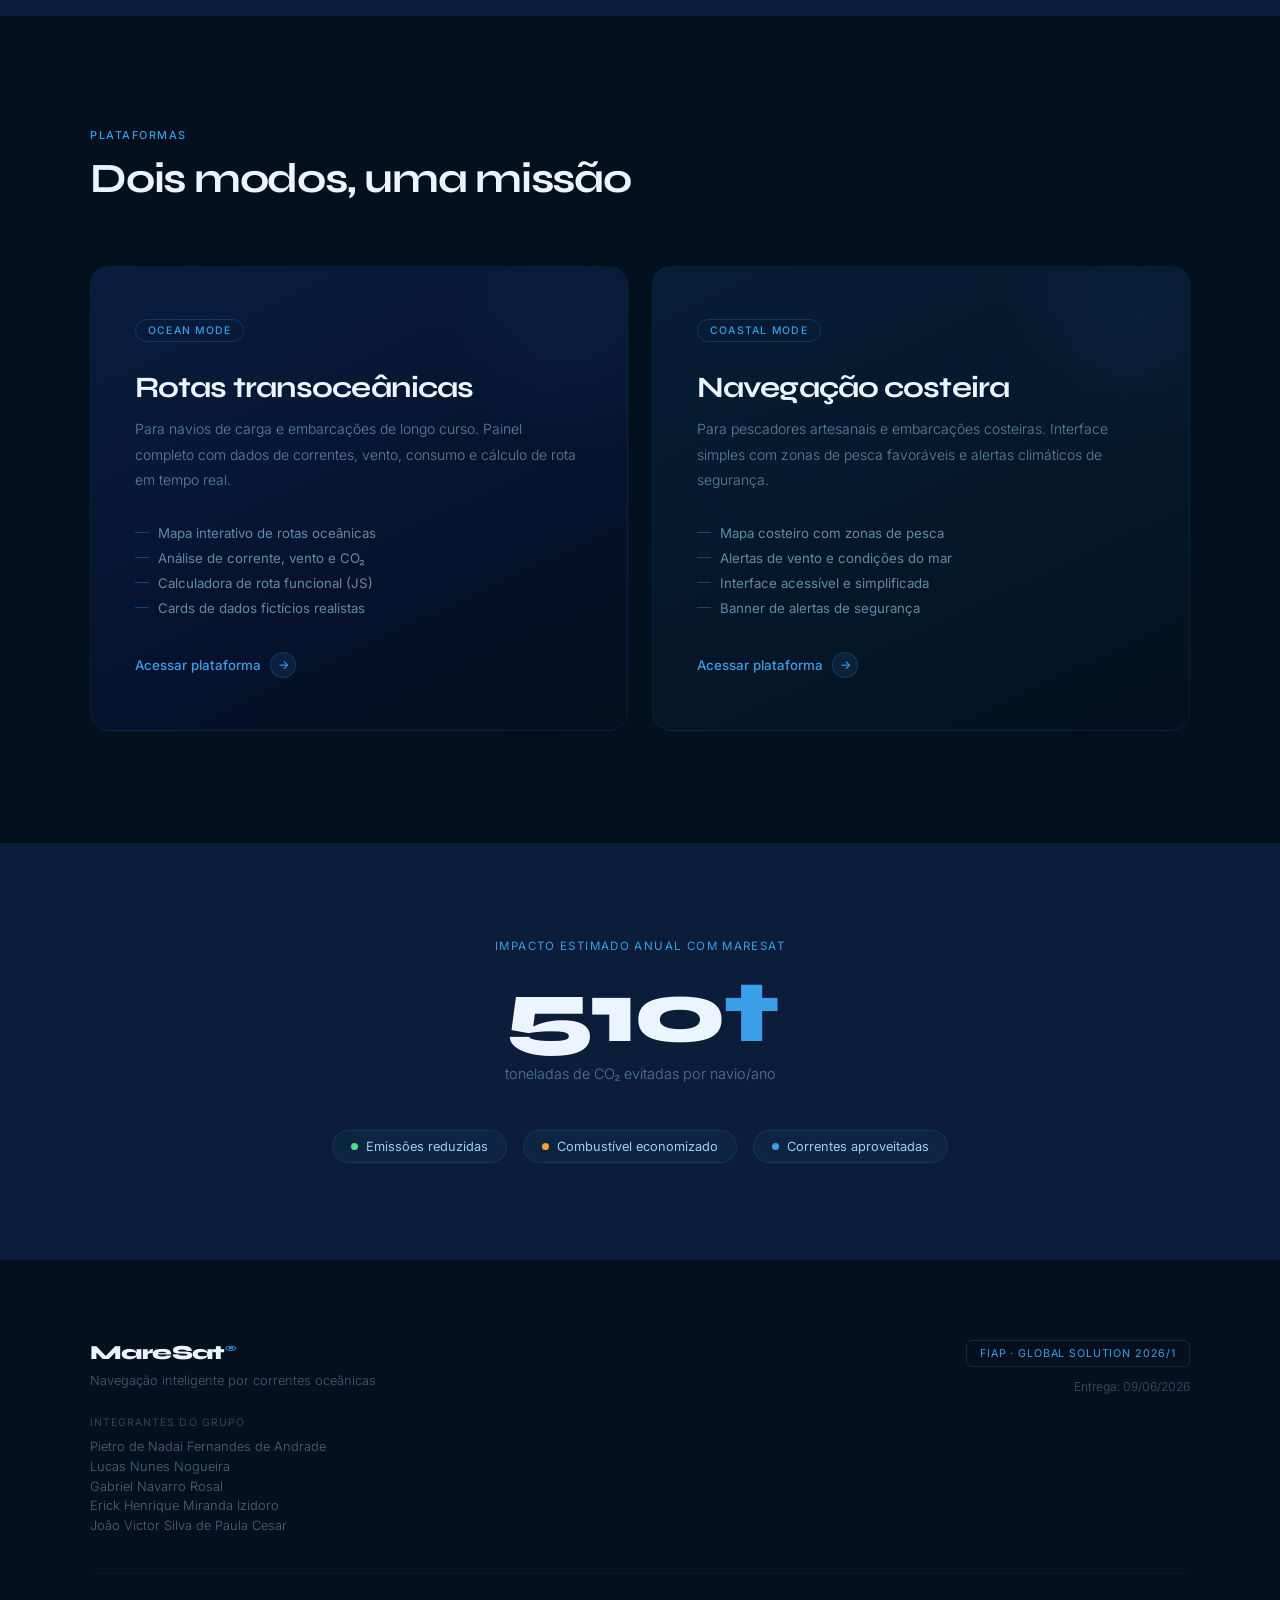
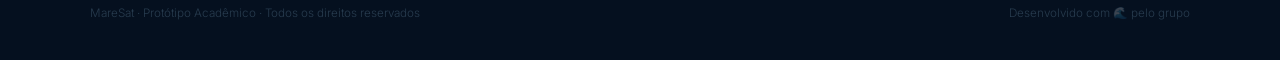
==== commit dd70c73d: "feat: ocean.html completo com mapa Windy, painel de navegação, cards e footer" ====
--- a/index.html
+++ b/index.html
@@ -1,634 +1,1571 @@
 <!DOCTYPE html>
 <html lang="pt-BR">
+
 <head>
   <meta charset="UTF-8" />
   <meta name="viewport" content="width=device-width, initial-scale=1.0" />
   <title>MareSat — Navegação Inteligente por Correntes Oceânicas</title>
   <link rel="preconnect" href="https://fonts.googleapis.com" />
   <link rel="preconnect" href="https://fonts.gstatic.com" crossorigin />
-  <link href="https://fonts.googleapis.com/css2?family=Syne:wght@400;600;700;800&family=Inter:wght@300;400;500&display=swap" rel="stylesheet" />
+  <link
+    href="https://fonts.googleapis.com/css2?family=Syne:wght@400;600;700;800&family=Inter:wght@300;400;500&display=swap"
+    rel="stylesheet" />
   <style>
     :root {
-      --deep:   #05101F;
-      --navy:   #0B1D38;
-      --mid:    #102648;
-      --ocean:  #1361B5;
+      --deep: #05101F;
+      --navy: #0B1D38;
+      --mid: #102648;
+      --ocean: #1361B5;
       --bright: #3B9EE8;
-      --ice:    #9DD0F0;
-      --white:  #ECF5FF;
-    }
-    *,*::before,*::after{box-sizing:border-box;margin:0;padding:0}
-    html{scroll-behavior:smooth}
-    body{font-family:'Inter',sans-serif;background:var(--deep);color:var(--white);overflow-x:hidden}
+      --ice: #9DD0F0;
+      --white: #ECF5FF;
+    }
+
+    *,
+    *::before,
+    *::after {
+      box-sizing: border-box;
+      margin: 0;
+      padding: 0
+    }
+
+    html {
+      scroll-behavior: smooth
+    }
+
+    body {
+      font-family: 'Inter', sans-serif;
+      background: var(--deep);
+      color: var(--white);
+      overflow-x: hidden
+    }
 
     /* ── NAV ── */
-    nav{position:fixed;top:0;left:0;right:0;z-index:300;height:60px;display:flex;align-items:center;justify-content:space-between;padding:0 5vw;background:rgba(5,16,31,.75);backdrop-filter:blur(18px);border-bottom:1px solid rgba(59,158,232,.07)}
-    .logo{font-family:'Syne',sans-serif;font-weight:800;font-size:1.2rem;color:var(--white);text-decoration:none;letter-spacing:-.03em}
-    .logo sup{font-size:.45rem;color:var(--bright);vertical-align:super;letter-spacing:.08em;text-transform:uppercase}
-    .nav-links{display:flex;align-items:center;gap:2rem}
-    .nav-links a{font-size:.8rem;color:var(--ice);text-decoration:none;opacity:.6;transition:opacity .2s}
-    .nav-links a:hover{opacity:1}
-    .nav-btn{background:var(--ocean)!important;color:var(--white)!important;opacity:1!important;padding:.4rem 1rem;border-radius:6px;transition:background .2s!important}
-    .nav-btn:hover{background:var(--bright)!important}
+    nav {
+      position: fixed;
+      top: 0;
+      left: 0;
+      right: 0;
+      z-index: 300;
+      height: 120px;
+      display: flex;
+      align-items: center;
+      justify-content: space-between;
+      padding: 0 5vw;
+      background: rgba(5, 16, 31, .75);
+      backdrop-filter: blur(18px);
+      border-bottom: 1px solid rgba(59, 158, 232, .07)
+    }
+
+    .logo {
+      font-family: 'Syne', sans-serif;
+      font-weight: 800;
+      font-size: 1.2rem;
+      color: var(--white);
+      text-decoration: none;
+      letter-spacing: -.03em
+    }
+
+    .logo sup {
+      font-size: .45rem;
+      color: var(--bright);
+      vertical-align: super;
+      letter-spacing: .08em;
+      text-transform: uppercase
+    }
+
+    .nav-links {
+      display: flex;
+      align-items: center;
+      gap: 2rem
+    }
+
+    .nav-links a {
+      font-size: .8rem;
+      color: var(--ice);
+      text-decoration: none;
+      opacity: .6;
+      transition: opacity .2s
+    }
+
+    .nav-links a:hover {
+      opacity: 1
+    }
+
+    .nav-btn {
+      background: var(--ocean) !important;
+      color: var(--white) !important;
+      opacity: 1 !important;
+      padding: .4rem 1rem;
+      border-radius: 6px;
+      transition: background .2s !important
+    }
+
+    .nav-btn:hover {
+      background: var(--bright) !important
+    }
 
     /* ── HERO ── */
-    .hero{position:relative;min-height:100vh;display:flex;flex-direction:column;align-items:center;justify-content:center;text-align:center;padding:100px 5vw 60px;overflow:hidden}
-    .hero-canvas{position:absolute;inset:0;pointer-events:none}
-    .hero-glow{position:absolute;top:-100px;left:50%;transform:translateX(-50%);width:900px;height:600px;background:radial-gradient(ellipse at 50% 40%,rgba(19,97,181,.25) 0%,rgba(59,158,232,.06) 45%,transparent 72%);pointer-events:none}
-
-    .eyebrow{display:inline-flex;align-items:center;gap:8px;border:1px solid rgba(59,158,232,.22);border-radius:999px;padding:5px 14px;font-size:.7rem;font-weight:500;letter-spacing:.1em;text-transform:uppercase;color:var(--bright);margin-bottom:1.75rem;animation:rise .8s ease both}
-    .dot{width:5px;height:5px;border-radius:50%;background:var(--bright);box-shadow:0 0 7px var(--bright);animation:blink 2.5s ease-in-out infinite}
-    .hero h1{font-family:'Syne',sans-serif;font-size:clamp(2.8rem,7.5vw,6rem);font-weight:800;line-height:1.0;letter-spacing:-.04em;max-width:860px;animation:rise .8s .1s ease both}
-    .grad{background:linear-gradient(90deg,var(--bright),var(--ice));-webkit-background-clip:text;-webkit-text-fill-color:transparent;background-clip:text}
-    .hero-sub{margin-top:1.5rem;font-size:clamp(.9rem,2vw,1.05rem);font-weight:300;line-height:1.85;color:var(--ice);opacity:.7;max-width:510px;animation:rise .8s .2s ease both}
-    .hero-btns{margin-top:2.5rem;display:flex;gap:.9rem;flex-wrap:wrap;justify-content:center;animation:rise .8s .3s ease both}
-    .btn{display:inline-flex;align-items:center;gap:7px;padding:.75rem 1.7rem;border-radius:8px;font-size:.85rem;font-weight:500;text-decoration:none;transition:transform .2s,box-shadow .2s,background .2s}
-    .btn:hover{transform:translateY(-2px)}
-    .btn-fill{background:var(--ocean);color:var(--white);box-shadow:0 4px 20px rgba(19,97,181,.3)}
-    .btn-fill:hover{background:var(--bright);box-shadow:0 8px 30px rgba(59,158,232,.35)}
-    .btn-ghost{background:rgba(255,255,255,.03);border:1px solid rgba(157,208,240,.18);color:var(--ice)}
-    .btn-ghost:hover{border-color:rgba(157,208,240,.4);background:rgba(255,255,255,.06)}
+    .hero {
+      position: relative;
+      min-height: 100vh;
+      display: flex;
+      flex-direction: column;
+      align-items: center;
+      justify-content: center;
+      text-align: center;
+      padding: 100px 5vw 60px;
+      overflow: hidden
+    }
+
+    .hero-canvas {
+      position: absolute;
+      inset: 0;
+      pointer-events: none
+    }
+
+    .hero-glow {
+      position: absolute;
+      top: -100px;
+      left: 50%;
+      transform: translateX(-50%);
+      width: 900px;
+      height: 600px;
+      background: radial-gradient(ellipse at 50% 40%, rgba(19, 97, 181, .25) 0%, rgba(59, 158, 232, .06) 45%, transparent 72%);
+      pointer-events: none
+    }
+
+    .eyebrow {
+      display: inline-flex;
+      align-items: center;
+      gap: 8px;
+      border: 1px solid rgba(59, 158, 232, .22);
+      border-radius: 999px;
+      padding: 5px 14px;
+      font-size: .7rem;
+      font-weight: 500;
+      letter-spacing: .1em;
+      text-transform: uppercase;
+      color: var(--bright);
+      margin-bottom: 1.75rem;
+      animation: rise .8s ease both
+    }
+
+    .dot {
+      width: 5px;
+      height: 5px;
+      border-radius: 50%;
+      background: var(--bright);
+      box-shadow: 0 0 7px var(--bright);
+      animation: blink 2.5s ease-in-out infinite
+    }
+
+    .hero h1 {
+      font-family: 'Syne', sans-serif;
+      font-size: clamp(2.8rem, 7.5vw, 6rem);
+      font-weight: 800;
+      line-height: 1.0;
+      letter-spacing: -.04em;
+      max-width: 860px;
+      animation: rise .8s .1s ease both
+    }
+
+    .grad {
+      background: linear-gradient(90deg, var(--bright), var(--ice));
+      -webkit-background-clip: text;
+      -webkit-text-fill-color: transparent;
+      background-clip: text
+    }
+
+    .hero-sub {
+      margin-top: 1.5rem;
+      font-size: clamp(.9rem, 2vw, 1.05rem);
+      font-weight: 300;
+      line-height: 1.85;
+      color: var(--ice);
+      opacity: .7;
+      max-width: 510px;
+      animation: rise .8s .2s ease both
+    }
+
+    .hero-btns {
+      margin-top: 2.5rem;
+      display: flex;
+      gap: .9rem;
+      flex-wrap: wrap;
+      justify-content: center;
+      animation: rise .8s .3s ease both
+    }
+
+    .btn {
+      display: inline-flex;
+      align-items: center;
+      gap: 7px;
+      padding: .75rem 1.7rem;
+      border-radius: 8px;
+      font-size: .85rem;
+      font-weight: 500;
+      text-decoration: none;
+      transition: transform .2s, box-shadow .2s, background .2s
+    }
+
+    .btn:hover {
+      transform: translateY(-2px)
+    }
+
+    .btn-fill {
+      background: var(--ocean);
+      color: var(--white);
+      box-shadow: 0 4px 20px rgba(19, 97, 181, .3)
+    }
+
+    .btn-fill:hover {
+      background: var(--bright);
+      box-shadow: 0 8px 30px rgba(59, 158, 232, .35)
+    }
+
+    .btn-ghost {
+      background: rgba(255, 255, 255, .03);
+      border: 1px solid rgba(157, 208, 240, .18);
+      color: var(--ice)
+    }
+
+    .btn-ghost:hover {
+      border-color: rgba(157, 208, 240, .4);
+      background: rgba(255, 255, 255, .06)
+    }
 
     /* stats */
-    .hero-stats{margin-top:4.5rem;display:flex;gap:3rem;flex-wrap:wrap;justify-content:center;animation:rise .8s .4s ease both}
-    .stat{text-align:center}
-    .stat-v{font-family:'Syne',sans-serif;font-size:2rem;font-weight:700;letter-spacing:-.04em;line-height:1}
-    .stat-v span{color:var(--bright)}
-    .stat-l{margin-top:5px;font-size:.72rem;color:var(--ice);opacity:.45;letter-spacing:.06em;text-transform:uppercase}
-    .stat-sep{width:1px;background:rgba(157,208,240,.1);align-self:stretch}
+    .hero-stats {
+      margin-top: 4.5rem;
+      display: flex;
+      gap: 3rem;
+      flex-wrap: wrap;
+      justify-content: center;
+      animation: rise .8s .4s ease both
+    }
+
+    .stat {
+      text-align: center
+    }
+
+    .stat-v {
+      font-family: 'Syne', sans-serif;
+      font-size: 2rem;
+      font-weight: 700;
+      letter-spacing: -.04em;
+      line-height: 1
+    }
+
+    .stat-v span {
+      color: var(--bright)
+    }
+
+    .stat-l {
+      margin-top: 5px;
+      font-size: .72rem;
+      color: var(--ice);
+      opacity: .45;
+      letter-spacing: .06em;
+      text-transform: uppercase
+    }
+
+    .stat-sep {
+      width: 1px;
+      background: rgba(157, 208, 240, .1);
+      align-self: stretch
+    }
 
     /* scroll */
-    .scroll-hint{position:absolute;bottom:2rem;left:50%;transform:translateX(-50%);display:flex;flex-direction:column;align-items:center;gap:6px;font-size:.65rem;letter-spacing:.1em;text-transform:uppercase;color:var(--ice);opacity:.3;animation:rise 1s .9s ease both}
-    .scroll-bar{width:1px;height:32px;background:linear-gradient(to bottom,rgba(157,208,240,.5),transparent);animation:drip 2s ease-in-out infinite}
+    .scroll-hint {
+      position: absolute;
+      bottom: 2rem;
+      left: 50%;
+      transform: translateX(-50%);
+      display: flex;
+      flex-direction: column;
+      align-items: center;
+      gap: 6px;
+      font-size: .65rem;
+      letter-spacing: .1em;
+      text-transform: uppercase;
+      color: var(--ice);
+      opacity: .3;
+      animation: rise 1s .9s ease both
+    }
+
+    .scroll-bar {
+      width: 1px;
+      height: 32px;
+      background: linear-gradient(to bottom, rgba(157, 208, 240, .5), transparent);
+      animation: drip 2s ease-in-out infinite
+    }
 
     /* ── PROBLEM / IMPACT ── */
-    .impact{padding:7rem 5vw;background:var(--navy);position:relative;overflow:hidden}
-    .impact::before{content:'';position:absolute;top:0;left:0;right:0;height:1px;background:linear-gradient(90deg,transparent,rgba(59,158,232,.18),transparent)}
-    .sec-inner{max-width:1100px;margin:0 auto}
-    .kicker{font-size:.68rem;font-weight:500;letter-spacing:.14em;text-transform:uppercase;color:var(--bright);margin-bottom:.9rem}
-    .sec-h{font-family:'Syne',sans-serif;font-size:clamp(1.7rem,4vw,2.6rem);font-weight:700;letter-spacing:-.03em;line-height:1.1;margin-bottom:1rem}
-    .sec-p{font-size:.9rem;font-weight:300;line-height:1.85;color:var(--ice);opacity:.6;max-width:480px}
-
-    .impact-grid{display:grid;grid-template-columns:1fr 1fr;gap:5rem;align-items:center;margin-top:4rem}
-    .impact-text{}
-    .impact-visual{display:flex;flex-direction:column;gap:1rem}
+    .impact {
+      padding: 7rem 5vw;
+      background: var(--navy);
+      position: relative;
+      overflow: hidden
+    }
+
+    .impact::before {
+      content: '';
+      position: absolute;
+      top: 0;
+      left: 0;
+      right: 0;
+      height: 1px;
+      background: linear-gradient(90deg, transparent, rgba(59, 158, 232, .18), transparent)
+    }
+
+    .sec-inner {
+      max-width: 1100px;
+      margin: 0 auto
+    }
+
+    .kicker {
+      font-size: .68rem;
+      font-weight: 500;
+      letter-spacing: .14em;
+      text-transform: uppercase;
+      color: var(--bright);
+      margin-bottom: .9rem
+    }
+
+    .sec-h {
+      font-family: 'Syne', sans-serif;
+      font-size: clamp(1.7rem, 4vw, 2.6rem);
+      font-weight: 700;
+      letter-spacing: -.03em;
+      line-height: 1.1;
+      margin-bottom: 1rem
+    }
+
+    .sec-p {
+      font-size: .9rem;
+      font-weight: 300;
+      line-height: 1.85;
+      color: var(--ice);
+      opacity: .6;
+      max-width: 480px
+    }
+
+    .impact-grid {
+      display: grid;
+      grid-template-columns: 1fr 1fr;
+      gap: 5rem;
+      align-items: center;
+      margin-top: 4rem
+    }
+
+    .impact-text {}
+
+    .impact-visual {
+      display: flex;
+      flex-direction: column;
+      gap: 1rem
+    }
 
     /* bar chart visual */
-    .chart-title{font-size:.72rem;letter-spacing:.08em;text-transform:uppercase;color:var(--ice);opacity:.4;margin-bottom:1.25rem}
-    .bar-row{display:flex;flex-direction:column;gap:6px;margin-bottom:.9rem}
-    .bar-label{display:flex;justify-content:space-between;font-size:.78rem;color:var(--ice);opacity:.65}
-    .bar-track{height:8px;background:rgba(157,208,240,.07);border-radius:99px;overflow:hidden}
-    .bar-fill{height:100%;border-radius:99px;width:0;transition:width 1.4s cubic-bezier(.25,.8,.25,1)}
-    .bar-co2{background:linear-gradient(90deg,#e05a3a,#c44026)}
-    .bar-fuel{background:linear-gradient(90deg,#e09a3a,#c47a26)}
-    .bar-mare{background:linear-gradient(90deg,var(--ocean),var(--bright))}
-
-    .chart-note{font-size:.72rem;color:var(--ice);opacity:.35;margin-top:.5rem;font-style:italic}
+    .chart-title {
+      font-size: .72rem;
+      letter-spacing: .08em;
+      text-transform: uppercase;
+      color: var(--ice);
+      opacity: .4;
+      margin-bottom: 1.25rem
+    }
+
+    .bar-row {
+      display: flex;
+      flex-direction: column;
+      gap: 6px;
+      margin-bottom: .9rem
+    }
+
+    .bar-label {
+      display: flex;
+      justify-content: space-between;
+      font-size: .78rem;
+      color: var(--ice);
+      opacity: .65
+    }
+
+    .bar-track {
+      height: 8px;
+      background: rgba(157, 208, 240, .07);
+      border-radius: 99px;
+      overflow: hidden
+    }
+
+    .bar-fill {
+      height: 100%;
+      border-radius: 99px;
+      width: 0;
+      transition: width 1.4s cubic-bezier(.25, .8, .25, 1)
+    }
+
+    .bar-co2 {
+      background: linear-gradient(90deg, #e05a3a, #c44026)
+    }
+
+    .bar-fuel {
+      background: linear-gradient(90deg, #e09a3a, #c47a26)
+    }
+
+    .bar-mare {
+      background: linear-gradient(90deg, var(--ocean), var(--bright))
+    }
+
+    .chart-note {
+      font-size: .72rem;
+      color: var(--ice);
+      opacity: .35;
+      margin-top: .5rem;
+      font-style: italic
+    }
 
     /* ── HOW ── */
-    .how{padding:7rem 5vw;background:var(--deep)}
-    .how-head{text-align:center;margin-bottom:4.5rem}
-    .how-head .sec-h{max-width:100%}
-    .how-head .sec-p{max-width:480px;margin:0 auto}
-
-    .steps{display:grid;grid-template-columns:repeat(3,1fr);gap:2px;max-width:1100px;margin:0 auto}
-    .step{background:rgba(5,16,31,.55);border:1px solid rgba(59,158,232,.08);padding:2.75rem 2.25rem;position:relative;overflow:hidden;transition:border-color .3s,background .3s}
-    .step:first-child{border-radius:16px 0 0 16px}
-    .step:last-child{border-radius:0 16px 16px 0}
-    .step:hover{background:rgba(11,29,56,.7);border-color:rgba(59,158,232,.22)}
-    .step::before{content:'';position:absolute;top:0;left:0;right:0;height:2px;background:linear-gradient(90deg,transparent,var(--ocean),transparent);opacity:0;transition:opacity .3s}
-    .step:hover::before{opacity:1}
-    .step-n{font-family:'Syne',sans-serif;font-size:3.5rem;font-weight:800;color:rgba(59,158,232,.07);line-height:1;margin-bottom:1.2rem}
-    .step-icon{width:42px;height:42px;border-radius:10px;background:rgba(19,97,181,.18);border:1px solid rgba(59,158,232,.16);display:flex;align-items:center;justify-content:center;font-size:1.2rem;margin-bottom:1.3rem}
-    .step h3{font-family:'Syne',sans-serif;font-size:1rem;font-weight:700;margin-bottom:.65rem;color:var(--white)}
-    .step p{font-size:.85rem;font-weight:300;color:var(--ice);opacity:.6;line-height:1.78}
+    .how {
+      padding: 7rem 5vw;
+      background: var(--deep)
+    }
+
+    .how-head {
+      text-align: center;
+      margin-bottom: 4.5rem
+    }
+
+    .how-head .sec-h {
+      max-width: 100%
+    }
+
+    .how-head .sec-p {
+      max-width: 480px;
+      margin: 0 auto
+    }
+
+    .steps {
+      display: grid;
+      grid-template-columns: repeat(3, 1fr);
+      gap: 2px;
+      max-width: 1100px;
+      margin: 0 auto
+    }
+
+    .step {
+      background: rgba(5, 16, 31, .55);
+      border: 1px solid rgba(59, 158, 232, .08);
+      padding: 2.75rem 2.25rem;
+      position: relative;
+      overflow: hidden;
+      transition: border-color .3s, background .3s
+    }
+
+    .step:first-child {
+      border-radius: 16px 0 0 16px
+    }
+
+    .step:last-child {
+      border-radius: 0 16px 16px 0
+    }
+
+    .step:hover {
+      background: rgba(11, 29, 56, .7);
+      border-color: rgba(59, 158, 232, .22)
+    }
+
+    .step::before {
+      content: '';
+      position: absolute;
+      top: 0;
+      left: 0;
+      right: 0;
+      height: 2px;
+      background: linear-gradient(90deg, transparent, var(--ocean), transparent);
+      opacity: 0;
+      transition: opacity .3s
+    }
+
+    .step:hover::before {
+      opacity: 1
+    }
+
+    .step-n {
+      font-family: 'Syne', sans-serif;
+      font-size: 3.5rem;
+      font-weight: 800;
+      color: rgba(59, 158, 232, .07);
+      line-height: 1;
+      margin-bottom: 1.2rem
+    }
+
+    .step-icon {
+      width: 42px;
+      height: 42px;
+      border-radius: 10px;
+      background: rgba(19, 97, 181, .18);
+      border: 1px solid rgba(59, 158, 232, .16);
+      display: flex;
+      align-items: center;
+      justify-content: center;
+      font-size: 1.2rem;
+      margin-bottom: 1.3rem
+    }
+
+    .step h3 {
+      font-family: 'Syne', sans-serif;
+      font-size: 1rem;
+      font-weight: 700;
+      margin-bottom: .65rem;
+      color: var(--white)
+    }
+
+    .step p {
+      font-size: .85rem;
+      font-weight: 300;
+      color: var(--ice);
+      opacity: .6;
+      line-height: 1.78
+    }
 
     /* ── ANIMATED MAP ── */
-    .mapblock{padding:6rem 5vw;background:var(--navy);overflow:hidden}
-    .map-inner{max-width:1100px;margin:0 auto}
-    .map-head{margin-bottom:3rem}
-    .map-wrap{position:relative;border-radius:20px;border:1px solid rgba(59,158,232,.12);overflow:hidden;background:#060e1c}
-    .map-svg{width:100%;display:block}
-    .map-overlay{position:absolute;top:1.5rem;right:1.5rem;background:rgba(5,16,31,.85);backdrop-filter:blur(12px);border:1px solid rgba(59,158,232,.15);border-radius:12px;padding:1rem 1.25rem;min-width:180px}
-    .ov-title{font-size:.65rem;letter-spacing:.1em;text-transform:uppercase;color:var(--bright);margin-bottom:.75rem}
-    .ov-row{display:flex;justify-content:space-between;align-items:center;margin-bottom:.45rem}
-    .ov-key{font-size:.75rem;color:var(--ice);opacity:.55}
-    .ov-val{font-size:.78rem;font-weight:500;color:var(--white)}
-    .ov-val.good{color:#4be38a}
-    .ov-val.warn{color:#f0a832}
+    .mapblock {
+      padding: 6rem 5vw;
+      background: var(--navy);
+      overflow: hidden
+    }
+
+    .map-inner {
+      max-width: 1100px;
+      margin: 0 auto
+    }
+
+    .map-head {
+      margin-bottom: 3rem
+    }
+
+    .map-wrap {
+      position: relative;
+      border-radius: 20px;
+      border: 1px solid rgba(59, 158, 232, .12);
+      overflow: hidden;
+      background: #060e1c
+    }
+
+    .map-svg {
+      width: 100%;
+      display: block
+    }
+
+    .map-overlay {
+      position: absolute;
+      top: 1.5rem;
+      right: 1.5rem;
+      background: rgba(5, 16, 31, .85);
+      backdrop-filter: blur(12px);
+      border: 1px solid rgba(59, 158, 232, .15);
+      border-radius: 12px;
+      padding: 1rem 1.25rem;
+      min-width: 180px
+    }
+
+    .ov-title {
+      font-size: .65rem;
+      letter-spacing: .1em;
+      text-transform: uppercase;
+      color: var(--bright);
+      margin-bottom: .75rem
+    }
+
+    .ov-row {
+      display: flex;
+      justify-content: space-between;
+      align-items: center;
+      margin-bottom: .45rem
+    }
+
+    .ov-key {
+      font-size: .75rem;
+      color: var(--ice);
+      opacity: .55
+    }
+
+    .ov-val {
+      font-size: .78rem;
+      font-weight: 500;
+      color: var(--white)
+    }
+
+    .ov-val.good {
+      color: #4be38a
+    }
+
+    .ov-val.warn {
+      color: #f0a832
+    }
 
     /* ── MODES ── */
-    .modes{padding:7rem 5vw;background:var(--deep)}
-    .modes-head{margin-bottom:4rem}
-    .cards{display:grid;grid-template-columns:1fr 1fr;gap:1.5rem;max-width:1100px;margin:0 auto}
-    .card{border-radius:20px;padding:3.25rem 2.75rem;text-decoration:none;display:flex;flex-direction:column;border:1px solid rgba(59,158,232,.09);position:relative;overflow:hidden;transition:transform .35s cubic-bezier(.25,.8,.25,1),box-shadow .35s,border-color .35s}
-    .card:hover{transform:translateY(-8px);box-shadow:0 30px 70px rgba(5,16,31,.7)}
-    .card-ocean{background:linear-gradient(155deg,#091d3e 0%,#06112a 70%,var(--deep) 100%)}
-    .card-ocean:hover{border-color:rgba(59,158,232,.26)}
-    .card-coastal{background:linear-gradient(155deg,#071d36 0%,#051526 70%,var(--deep) 100%)}
-    .card-coastal:hover{border-color:rgba(59,158,232,.18)}
-    .card::after{content:'';position:absolute;top:-90px;right:-90px;width:280px;height:280px;border-radius:50%;background:radial-gradient(circle,rgba(59,158,232,.05) 0%,transparent 70%);pointer-events:none}
-    .card-tag{font-size:.65rem;font-weight:500;letter-spacing:.12em;text-transform:uppercase;color:var(--bright);border:1px solid rgba(59,158,232,.22);border-radius:999px;padding:4px 12px;display:inline-flex;align-self:flex-start;margin-bottom:1.75rem}
-    .card-title{font-family:'Syne',sans-serif;font-size:1.85rem;font-weight:700;letter-spacing:-.03em;color:var(--white);margin-bottom:.7rem}
-    .card-desc{font-size:.875rem;font-weight:300;color:var(--ice);opacity:.58;line-height:1.82;margin-bottom:2rem}
-    .card-list{list-style:none;display:flex;flex-direction:column;gap:9px;margin-bottom:auto}
-    .card-list li{font-size:.83rem;font-weight:400;color:var(--ice);opacity:.62;display:flex;align-items:center;gap:9px}
-    .card-list li::before{content:'';flex-shrink:0;width:14px;height:1px;background:var(--ocean)}
-    .card-cta{margin-top:2.25rem;display:inline-flex;align-items:center;gap:9px;font-size:.83rem;font-weight:500;color:var(--bright);transition:gap .25s}
-    .card:hover .card-cta{gap:15px}
-    .cta-circle{width:26px;height:26px;border-radius:50%;background:rgba(59,158,232,.1);border:1px solid rgba(59,158,232,.2);display:flex;align-items:center;justify-content:center;font-size:.75rem;transition:background .2s,border-color .2s}
-    .card:hover .cta-circle{background:rgba(59,158,232,.2);border-color:rgba(59,158,232,.38)}
+    .modes {
+      padding: 7rem 5vw;
+      background: var(--deep)
+    }
+
+    .modes-head {
+      margin-bottom: 4rem
+    }
+
+    .cards {
+      display: grid;
+      grid-template-columns: 1fr 1fr;
+      gap: 1.5rem;
+      max-width: 1100px;
+      margin: 0 auto
+    }
+
+    .card {
+      border-radius: 20px;
+      padding: 3.25rem 2.75rem;
+      text-decoration: none;
+      display: flex;
+      flex-direction: column;
+      border: 1px solid rgba(59, 158, 232, .09);
+      position: relative;
+      overflow: hidden;
+      transition: transform .35s cubic-bezier(.25, .8, .25, 1), box-shadow .35s, border-color .35s
+    }
+
+    .card:hover {
+      transform: translateY(-8px);
+      box-shadow: 0 30px 70px rgba(5, 16, 31, .7)
+    }
+
+    .card-ocean {
+      background: linear-gradient(155deg, #091d3e 0%, #06112a 70%, var(--deep) 100%)
+    }
+
+    .card-ocean:hover {
+      border-color: rgba(59, 158, 232, .26)
+    }
+
+    .card-coastal {
+      background: linear-gradient(155deg, #071d36 0%, #051526 70%, var(--deep) 100%)
+    }
+
+    .card-coastal:hover {
+      border-color: rgba(59, 158, 232, .18)
+    }
+
+    .card::after {
+      content: '';
+      position: absolute;
+      top: -90px;
+      right: -90px;
+      width: 280px;
+      height: 280px;
+      border-radius: 50%;
+      background: radial-gradient(circle, rgba(59, 158, 232, .05) 0%, transparent 70%);
+      pointer-events: none
+    }
+
+    .card-tag {
+      font-size: .65rem;
+      font-weight: 500;
+      letter-spacing: .12em;
+      text-transform: uppercase;
+      color: var(--bright);
+      border: 1px solid rgba(59, 158, 232, .22);
+      border-radius: 999px;
+      padding: 4px 12px;
+      display: inline-flex;
+      align-self: flex-start;
+      margin-bottom: 1.75rem
+    }
+
+    .card-title {
+      font-family: 'Syne', sans-serif;
+      font-size: 1.85rem;
+      font-weight: 700;
+      letter-spacing: -.03em;
+      color: var(--white);
+      margin-bottom: .7rem
+    }
+
+    .card-desc {
+      font-size: .875rem;
+      font-weight: 300;
+      color: var(--ice);
+      opacity: .58;
+      line-height: 1.82;
+      margin-bottom: 2rem
+    }
+
+    .card-list {
+      list-style: none;
+      display: flex;
+      flex-direction: column;
+      gap: 9px;
+      margin-bottom: auto
+    }
+
+    .card-list li {
+      font-size: .83rem;
+      font-weight: 400;
+      color: var(--ice);
+      opacity: .62;
+      display: flex;
+      align-items: center;
+      gap: 9px
+    }
+
+    .card-list li::before {
+      content: '';
+      flex-shrink: 0;
+      width: 14px;
+      height: 1px;
+      background: var(--ocean)
+    }
+
+    .card-cta {
+      margin-top: 2.25rem;
+      display: inline-flex;
+      align-items: center;
+      gap: 9px;
+      font-size: .83rem;
+      font-weight: 500;
+      color: var(--bright);
+      transition: gap .25s
+    }
+
+    .card:hover .card-cta {
+      gap: 15px
+    }
+
+    .cta-circle {
+      width: 26px;
+      height: 26px;
+      border-radius: 50%;
+      background: rgba(59, 158, 232, .1);
+      border: 1px solid rgba(59, 158, 232, .2);
+      display: flex;
+      align-items: center;
+      justify-content: center;
+      font-size: .75rem;
+      transition: background .2s, border-color .2s
+    }
+
+    .card:hover .cta-circle {
+      background: rgba(59, 158, 232, .2);
+      border-color: rgba(59, 158, 232, .38)
+    }
 
     /* ── CO2 COUNTER ── */
-    .counter-section{padding:6rem 5vw;background:var(--navy);text-align:center}
-    .counter-inner{max-width:700px;margin:0 auto}
-    .counter-label{font-size:.72rem;letter-spacing:.12em;text-transform:uppercase;color:var(--bright);margin-bottom:1rem}
-    .counter-number{font-family:'Syne',sans-serif;font-size:clamp(3rem,8vw,5.5rem);font-weight:800;letter-spacing:-.04em;color:var(--white);line-height:1;margin-bottom:.5rem}
-    .counter-number span{color:var(--bright)}
-    .counter-sub{font-size:.9rem;font-weight:300;color:var(--ice);opacity:.5;margin-bottom:3rem}
-    .counter-badges{display:flex;justify-content:center;gap:1rem;flex-wrap:wrap}
-    .badge{display:inline-flex;align-items:center;gap:8px;background:rgba(59,158,232,.06);border:1px solid rgba(59,158,232,.14);border-radius:999px;padding:8px 18px;font-size:.8rem;color:var(--ice)}
-    .badge-dot{width:7px;height:7px;border-radius:50%}
-    .bdot-green{background:#4be38a}
-    .bdot-yellow{background:#f0a832}
-    .bdot-blue{background:var(--bright)}
+    .counter-section {
+      padding: 6rem 5vw;
+      background: var(--navy);
+      text-align: center
+    }
+
+    .counter-inner {
+      max-width: 700px;
+      margin: 0 auto
+    }
+
+    .counter-label {
+      font-size: .72rem;
+      letter-spacing: .12em;
+      text-transform: uppercase;
+      color: var(--bright);
+      margin-bottom: 1rem
+    }
+
+    .counter-number {
+      font-family: 'Syne', sans-serif;
+      font-size: clamp(3rem, 8vw, 5.5rem);
+      font-weight: 800;
+      letter-spacing: -.04em;
+      color: var(--white);
+      line-height: 1;
+      margin-bottom: .5rem
+    }
+
+    .counter-number span {
+      color: var(--bright)
+    }
+
+    .counter-sub {
+      font-size: .9rem;
+      font-weight: 300;
+      color: var(--ice);
+      opacity: .5;
+      margin-bottom: 3rem
+    }
+
+    .counter-badges {
+      display: flex;
+      justify-content: center;
+      gap: 1rem;
+      flex-wrap: wrap
+    }
+
+    .badge {
+      display: inline-flex;
+      align-items: center;
+      gap: 8px;
+      background: rgba(59, 158, 232, .06);
+      border: 1px solid rgba(59, 158, 232, .14);
+      border-radius: 999px;
+      padding: 8px 18px;
+      font-size: .8rem;
+      color: var(--ice)
+    }
+
+    .badge-dot {
+      width: 7px;
+      height: 7px;
+      border-radius: 50%
+    }
+
+    .bdot-green {
+      background: #4be38a
+    }
+
+    .bdot-yellow {
+      background: #f0a832
+    }
+
+    .bdot-blue {
+      background: var(--bright)
+    }
 
     /* ── FOOTER ── */
-    footer{background:var(--deep);border-top:1px solid rgba(59,158,232,.07);padding:5rem 5vw 2.5rem}
-    .footer-inner{max-width:1100px;margin:0 auto;display:grid;grid-template-columns:1fr auto;gap:4rem;align-items:start}
-    .f-logo{font-family:'Syne',sans-serif;font-size:1.25rem;font-weight:800;letter-spacing:-.03em;color:var(--white);margin-bottom:.5rem}
-    .f-logo sup{font-size:.45rem;color:var(--bright);vertical-align:super;text-transform:uppercase;letter-spacing:.08em}
-    .f-tagline{font-size:.8rem;font-weight:300;color:var(--ice);opacity:.4;margin-bottom:1.75rem}
-    .f-team-label{font-size:.65rem;letter-spacing:.1em;text-transform:uppercase;color:var(--ice);opacity:.28;margin-bottom:.65rem}
-    .f-team{display:flex;flex-direction:column;gap:.3rem}
-    .f-team span{font-size:.8rem;font-weight:300;color:var(--ice);opacity:.45}
-    .f-right{text-align:right}
-    .f-badge{display:inline-block;font-size:.67rem;letter-spacing:.08em;text-transform:uppercase;color:var(--bright);border:1px solid rgba(59,158,232,.18);border-radius:6px;padding:6px 13px;margin-bottom:.75rem}
-    .f-delivery{font-size:.76rem;font-weight:300;color:var(--ice);opacity:.35}
-    .footer-bottom{max-width:1100px;margin:2.5rem auto 0;padding-top:2rem;border-top:1px solid rgba(59,158,232,.06);display:flex;justify-content:space-between;align-items:center}
-    .footer-bottom p{font-size:.73rem;font-weight:300;color:var(--ice);opacity:.22}
+    footer {
+      background: var(--deep);
+      border-top: 1px solid rgba(59, 158, 232, .07);
+      padding: 5rem 5vw 2.5rem
+    }
+
+    .footer-inner {
+      max-width: 1100px;
+      margin: 0 auto;
+      display: grid;
+      grid-template-columns: 1fr auto;
+      gap: 4rem;
+      align-items: start
+    }
+
+    .f-logo {
+      font-family: 'Syne', sans-serif;
+      font-size: 1.25rem;
+      font-weight: 800;
+      letter-spacing: -.03em;
+      color: var(--white);
+      margin-bottom: .5rem
+    }
+
+    .f-logo sup {
+      font-size: .45rem;
+      color: var(--bright);
+      vertical-align: super;
+      text-transform: uppercase;
+      letter-spacing: .08em
+    }
+
+    .f-tagline {
+      font-size: .8rem;
+      font-weight: 300;
+      color: var(--ice);
+      opacity: .4;
+      margin-bottom: 1.75rem
+    }
+
+    .f-team-label {
+      font-size: .65rem;
+      letter-spacing: .1em;
+      text-transform: uppercase;
+      color: var(--ice);
+      opacity: .28;
+      margin-bottom: .65rem
+    }
+
+    .f-team {
+      display: flex;
+      flex-direction: column;
+      gap: .3rem
+    }
+
+    .f-team span {
+      font-size: .8rem;
+      font-weight: 300;
+      color: var(--ice);
+      opacity: .45
+    }
+
+    .f-right {
+      text-align: right
+    }
+
+    .f-badge {
+      display: inline-block;
+      font-size: .67rem;
+      letter-spacing: .08em;
+      text-transform: uppercase;
+      color: var(--bright);
+      border: 1px solid rgba(59, 158, 232, .18);
+      border-radius: 6px;
+      padding: 6px 13px;
+      margin-bottom: .75rem
+    }
+
+    .f-delivery {
+      font-size: .76rem;
+      font-weight: 300;
+      color: var(--ice);
+      opacity: .35
+    }
+
+    .footer-bottom {
+      max-width: 1100px;
+      margin: 2.5rem auto 0;
+      padding-top: 2rem;
+      border-top: 1px solid rgba(59, 158, 232, .06);
+      display: flex;
+      justify-content: space-between;
+      align-items: center
+    }
+
+    .footer-bottom p {
+      font-size: .73rem;
+      font-weight: 300;
+      color: var(--ice);
+      opacity: .22
+    }
 
     /* ── ANIMATIONS ── */
-    @keyframes rise{from{opacity:0;transform:translateY(14px)}to{opacity:1;transform:translateY(0)}}
-    @keyframes blink{0%,100%{opacity:1}50%{opacity:.3}}
-    @keyframes drip{0%,100%{opacity:.4;transform:scaleY(1)}50%{opacity:.65;transform:scaleY(1.4)}}
-    @keyframes dash{to{stroke-dashoffset:-40}}
-    @keyframes pulse-ring{0%{r:6;opacity:.9}100%{r:22;opacity:0}}
-    @keyframes ship-move{0%{transform:translate(0,0)}50%{transform:translate(6px,-3px)}100%{transform:translate(0,0)}}
-    @keyframes count-up{from{opacity:0;transform:translateY(10px)}to{opacity:1;transform:translateY(0)}}
+    @keyframes rise {
+      from {
+        opacity: 0;
+        transform: translateY(14px)
+      }
+
+      to {
+        opacity: 1;
+        transform: translateY(0)
+      }
+    }
+
+    @keyframes blink {
+
+      0%,
+      100% {
+        opacity: 1
+      }
+
+      50% {
+        opacity: .3
+      }
+    }
+
+    @keyframes drip {
+
+      0%,
+      100% {
+        opacity: .4;
+        transform: scaleY(1)
+      }
+
+      50% {
+        opacity: .65;
+        transform: scaleY(1.4)
+      }
+    }
+
+    @keyframes dash {
+      to {
+        stroke-dashoffset: -40
+      }
+    }
+
+    @keyframes pulse-ring {
+      0% {
+        r: 6;
+        opacity: .9
+      }
+
+      100% {
+        r: 22;
+        opacity: 0
+      }
+    }
+
+    @keyframes ship-move {
+      0% {
+        transform: translate(0, 0)
+      }
+
+      50% {
+        transform: translate(6px, -3px)
+      }
+
+      100% {
+        transform: translate(0, 0)
+      }
+    }
+
+    @keyframes count-up {
+      from {
+        opacity: 0;
+        transform: translateY(10px)
+      }
+
+      to {
+        opacity: 1;
+        transform: translateY(0)
+      }
+    }
 
     /* ── RESPONSIVE ── */
-    @media(max-width:900px){
-      .steps{grid-template-columns:1fr;gap:1px}
-      .step:first-child{border-radius:16px 16px 0 0}
-      .step:last-child{border-radius:0 0 16px 16px}
-      .cards{grid-template-columns:1fr}
-      .impact-grid{grid-template-columns:1fr}
-      .footer-inner{grid-template-columns:1fr}
-      .f-right{text-align:left}
-      .nav-links a:not(.nav-btn){display:none}
+    @media(max-width:900px) {
+      .steps {
+        grid-template-columns: 1fr;
+        gap: 1px
+      }
+
+      .step:first-child {
+        border-radius: 16px 16px 0 0
+      }
+
+      .step:last-child {
+        border-radius: 0 0 16px 16px
+      }
+
+      .cards {
+        grid-template-columns: 1fr
+      }
+
+      .impact-grid {
+        grid-template-columns: 1fr
+      }
+
+      .footer-inner {
+        grid-template-columns: 1fr
+      }
+
+      .f-right {
+        text-align: left
+      }
+
+      .nav-links a:not(.nav-btn) {
+        display: none
+      }
     }
   </style>
 </head>
+
 <body>
 
-<!-- NAV -->
-<nav>
-  <a href="index.html" class="logo">MareSat<sup>®</sup></a>
-  <div class="nav-links">
-    <a href="#problema">O Problema</a>
-    <a href="#como-funciona">Como Funciona</a>
-    <a href="#modos">Plataformas</a>
-    <a href="ocean.html" class="nav-btn">Acessar plataforma →</a>
-  </div>
-</nav>
-
-<!-- HERO -->
-<section class="hero">
-  <canvas class="hero-canvas" id="heroCanvas"></canvas>
-  <div class="hero-glow"></div>
-
-  <div class="eyebrow"><span class="dot"></span> Global Solution 2026 · FIAP</div>
-
-  <h1>O oceano é a rota.<br/><span class="grad">O MareSat é o caminho.</span></h1>
-
-  <p class="hero-sub">
-    Satélites analisam correntes oceânicas em tempo real para otimizar rotas
-    marítimas — reduzindo combustível, custo e emissões de CO₂.
-  </p>
-
-  <div class="hero-btns">
-    <a href="ocean.html" class="btn btn-fill">🌊 Ocean Mode</a>
-    <a href="coastal.html" class="btn btn-ghost">🏖️ Coastal Mode</a>
-  </div>
-
-  <div class="hero-stats">
-    <div class="stat"><div class="stat-v">30<span>%</span></div><div class="stat-l">menos combustível</div></div>
-    <div class="stat-sep"></div>
-    <div class="stat"><div class="stat-v">24<span>h</span></div><div class="stat-l">dados em tempo real</div></div>
-    <div class="stat-sep"></div>
-    <div class="stat"><div class="stat-v">360<span>°</span></div><div class="stat-l">cobertura oceânica</div></div>
-    <div class="stat-sep"></div>
-    <div class="stat"><div class="stat-v">2<span>x</span></div><div class="stat-l">modos de operação</div></div>
-  </div>
-
-  <div class="scroll-hint"><div class="scroll-bar"></div>scroll</div>
-</section>
-
-<!-- PROBLEM / IMPACT -->
-<section class="impact" id="problema">
-  <div class="sec-inner">
-    <div class="impact-grid">
-      <div class="impact-text">
-        <div class="kicker">O Problema</div>
-        <h2 class="sec-h">Navios queimam combustível desnecessário todo dia</h2>
-        <p class="sec-p">
-          O transporte marítimo é responsável por cerca de <strong style="color:var(--white);font-weight:500">3% das emissões globais de CO₂</strong>.
-          Rotas sem otimização desperdiçam milhões de litros de combustível por ano.
-          O MareSat usa correntes oceânicas como "vento nas velas" da era moderna.
-        </p>
+  <!-- NAV -->
+  <nav>
+    <a href="index.html" class="logo">
+      <img src="img/maresat_logo.svg" alt="MareSat Logo" height="150" class="d-inline-block align-text-top">
+    </a>
+    <div class="nav-links">
+      <a href="#problema">O Problema</a>
+      <a href="#como-funciona">Como Funciona</a>
+      <a href="#modos">Plataformas</a>
+      <a href="ocean.html" class="nav-btn">Acessar plataforma →</a>
+    </div>
+  </nav>
+
+  <!-- HERO -->
+  <section class="hero">
+    <canvas class="hero-canvas" id="heroCanvas"></canvas>
+    <div class="hero-glow"></div>
+
+    <div class="eyebrow"><span class="dot"></span> Global Solution 2026 · FIAP</div>
+
+    <h1>O oceano é a rota.<br /><span class="grad">O MareSat é o caminho.</span></h1>
+
+    <p class="hero-sub">
+      Satélites analisam correntes oceânicas em tempo real para otimizar rotas
+      marítimas — reduzindo combustível, custo e emissões de CO₂.
+    </p>
+
+    <div class="hero-btns">
+      <a href="ocean.html" class="btn btn-fill">🌊 Ocean Mode</a>
+      <a href="coastal.html" class="btn btn-ghost">🏖️ Coastal Mode</a>
+    </div>
+
+    <div class="hero-stats">
+      <div class="stat">
+        <div class="stat-v">30<span>%</span></div>
+        <div class="stat-l">menos combustível</div>
       </div>
-      <div class="impact-visual">
-        <div class="chart-title">Comparativo de emissões e consumo por rota</div>
-
-        <div class="bar-row">
-          <div class="bar-label"><span>Rota tradicional — CO₂</span><span style="color:#e05a3a">100%</span></div>
-          <div class="bar-track"><div class="bar-fill bar-co2" data-width="100"></div></div>
-        </div>
-        <div class="bar-row">
-          <div class="bar-label"><span>Rota tradicional — Combustível</span><span style="color:#e09a3a">100%</span></div>
-          <div class="bar-track"><div class="bar-fill bar-fuel" data-width="100"></div></div>
-        </div>
-        <div class="bar-row">
-          <div class="bar-label"><span>Com MareSat — CO₂</span><span style="color:var(--bright)">68%</span></div>
-          <div class="bar-track"><div class="bar-fill bar-mare" data-width="68"></div></div>
-        </div>
-        <div class="bar-row">
-          <div class="bar-label"><span>Com MareSat — Combustível</span><span style="color:var(--bright)">70%</span></div>
-          <div class="bar-track"><div class="bar-fill bar-mare" data-width="70"></div></div>
-        </div>
-
-        <p class="chart-note">* Simulação baseada em dados de rotas oceânicas otimizadas</p>
+      <div class="stat-sep"></div>
+      <div class="stat">
+        <div class="stat-v">24<span>h</span></div>
+        <div class="stat-l">dados em tempo real</div>
+      </div>
+      <div class="stat-sep"></div>
+      <div class="stat">
+        <div class="stat-v">360<span>°</span></div>
+        <div class="stat-l">cobertura oceânica</div>
+      </div>
+      <div class="stat-sep"></div>
+      <div class="stat">
+        <div class="stat-v">2<span>x</span></div>
+        <div class="stat-l">modos de operação</div>
       </div>
     </div>
-  </div>
-</section>
-
-<!-- HOW -->
-<section class="how" id="como-funciona">
-  <div class="how-head">
-    <div class="kicker">Como funciona</div>
-    <h2 class="sec-h">Três etapas. Rota perfeita.</h2>
-    <p class="sec-p" style="margin-top:.75rem">Da coleta de dados via satélite até a rota otimizada entregue ao capitão.</p>
-  </div>
-  <div class="steps">
-    <div class="step">
-      <div class="step-n">01</div>
-      <div class="step-icon">🛰️</div>
-      <h3>Coleta via satélite</h3>
-      <p>Sensores orbitais monitoram temperatura, velocidade e direção das correntes oceânicas com cobertura global e contínua, 24 horas por dia.</p>
+
+    <div class="scroll-hint">
+      <div class="scroll-bar"></div>scroll
     </div>
-    <div class="step">
-      <div class="step-n">02</div>
-      <div class="step-icon">⚙️</div>
-      <h3>Processamento inteligente</h3>
-      <p>Algoritmos cruzam dados de correntes, ventos e rotas históricas para calcular o caminho mais eficiente energeticamente para cada embarcação.</p>
-    </div>
-    <div class="step">
-      <div class="step-n">03</div>
-      <div class="step-icon">📡</div>
-      <h3>Rota em tempo real</h3>
-      <p>O capitão recebe no painel a rota otimizada com estimativa de economia de combustível, redução de CO₂ e tempo de chegada recalculado.</p>
-    </div>
-  </div>
-</section>
-
-<!-- ANIMATED MAP -->
-<section class="mapblock">
-  <div class="map-inner">
-    <div class="map-head">
-      <div class="kicker">Visualização</div>
-      <h2 class="sec-h">Rotas oceânicas em tempo real</h2>
-    </div>
-    <div class="map-wrap">
-      <svg class="map-svg" viewBox="0 0 1100 520" xmlns="http://www.w3.org/2000/svg">
-        <defs>
-          <radialGradient id="mapbg" cx="50%" cy="50%" r="60%">
-            <stop offset="0%" stop-color="#0a1e3d"/>
-            <stop offset="100%" stop-color="#060e1c"/>
-          </radialGradient>
-          <!-- current flow pattern -->
-          <marker id="arr" viewBox="0 0 10 10" refX="8" refY="5" markerWidth="5" markerHeight="5" orient="auto">
-            <path d="M2 2L8 5L2 8" fill="none" stroke="#1361B5" stroke-width="1.5" stroke-linecap="round"/>
-          </marker>
-          <marker id="arr2" viewBox="0 0 10 10" refX="8" refY="5" markerWidth="5" markerHeight="5" orient="auto">
-            <path d="M2 2L8 5L2 8" fill="none" stroke="#3B9EE8" stroke-width="1.5" stroke-linecap="round"/>
-          </marker>
-          <filter id="glow-blue">
-            <feGaussianBlur stdDeviation="3" result="blur"/>
-            <feMerge><feMergeNode in="blur"/><feMergeNode in="SourceGraphic"/></feMerge>
-          </filter>
-        </defs>
-
-        <!-- background -->
-        <rect width="1100" height="520" fill="url(#mapbg)"/>
-
-        <!-- grid lines -->
-        <g stroke="rgba(59,158,232,0.06)" stroke-width="0.5">
-          <line x1="0" y1="130" x2="1100" y2="130"/>
-          <line x1="0" y1="260" x2="1100" y2="260"/>
-          <line x1="0" y1="390" x2="1100" y2="390"/>
-          <line x1="220" y1="0" x2="220" y2="520"/>
-          <line x1="440" y1="0" x2="440" y2="520"/>
-          <line x1="660" y1="0" x2="660" y2="520"/>
-          <line x1="880" y1="0" x2="880" y2="520"/>
-        </g>
-
-        <!-- continents simplified -->
-        <!-- South America -->
-        <path d="M180 90 Q200 80 215 95 Q230 140 225 200 Q220 260 210 300 Q200 340 190 350 Q175 360 165 340 Q155 310 158 270 Q160 230 155 180 Q152 140 165 110 Z" fill="#0d2040" stroke="rgba(59,158,232,0.15)" stroke-width="0.5"/>
-        <!-- North America west coast -->
-        <path d="M60 60 Q90 50 120 70 Q150 90 160 130 Q165 160 155 180 Q145 175 130 160 Q100 140 75 120 Q50 100 60 60 Z" fill="#0d2040" stroke="rgba(59,158,232,0.15)" stroke-width="0.5"/>
-        <!-- Europe/Africa -->
-        <path d="M520 60 Q545 55 555 80 Q560 110 550 150 Q545 180 540 200 Q535 230 530 260 Q525 300 520 340 Q510 370 500 380 Q490 370 488 340 Q485 300 490 260 Q495 220 500 180 Q505 140 510 110 Q514 80 520 60 Z" fill="#0d2040" stroke="rgba(59,158,232,0.15)" stroke-width="0.5"/>
-        <!-- Africa lower -->
-        <path d="M500 380 Q510 400 515 430 Q512 460 505 470 Q495 465 488 440 Q484 410 490 380 Z" fill="#0d2040" stroke="rgba(59,158,232,0.15)" stroke-width="0.5"/>
-        <!-- Asia/Europe right -->
-        <path d="M660 40 Q750 35 820 55 Q880 70 920 90 Q950 110 940 140 Q920 150 880 145 Q840 140 800 130 Q760 120 720 110 Q680 100 660 80 Z" fill="#0d2040" stroke="rgba(59,158,232,0.15)" stroke-width="0.5"/>
-        <!-- Australia -->
-        <path d="M840 300 Q880 285 920 295 Q950 310 955 340 Q950 370 930 385 Q900 395 870 385 Q840 370 830 345 Q825 320 840 300 Z" fill="#0d2040" stroke="rgba(59,158,232,0.15)" stroke-width="0.5"/>
-
-        <!-- OCEAN CURRENTS — animated dashes -->
-        <!-- Gulf Stream -->
-        <path d="M 180 200 Q 250 180 330 160 Q 420 140 500 150 Q 580 160 640 180" fill="none" stroke="#1361B5" stroke-width="2" stroke-dasharray="12 8" opacity="0.5">
-          <animate attributeName="stroke-dashoffset" from="0" to="-80" dur="3s" repeatCount="indefinite"/>
-        </path>
-        <!-- South Atlantic current -->
-        <path d="M 210 320 Q 300 340 390 330 Q 460 320 510 340" fill="none" stroke="#0e4a8a" stroke-width="1.5" stroke-dasharray="10 8" opacity="0.4">
-          <animate attributeName="stroke-dashoffset" from="0" to="-80" dur="4s" repeatCount="indefinite"/>
-        </path>
-        <!-- North Pacific -->
-        <path d="M 700 200 Q 780 180 860 190 Q 940 200 1000 220 Q 1060 240 1090 270" fill="none" stroke="#1361B5" stroke-width="2" stroke-dasharray="12 8" opacity="0.45">
-          <animate attributeName="stroke-dashoffset" from="0" to="-80" dur="3.5s" repeatCount="indefinite"/>
-        </path>
-        <!-- Indian Ocean -->
-        <path d="M 620 360 Q 680 340 750 350 Q 820 360 860 345" fill="none" stroke="#0e4a8a" stroke-width="1.5" stroke-dasharray="10 6" opacity="0.4">
-          <animate attributeName="stroke-dashoffset" from="0" to="-80" dur="4.5s" repeatCount="indefinite"/>
-        </path>
-        <!-- Equatorial -->
-        <path d="M 250 265 Q 350 255 450 262 Q 560 270 660 262 Q 760 255 880 262" fill="none" stroke="#3B9EE8" stroke-width="1" stroke-dasharray="8 10" opacity="0.25">
-          <animate attributeName="stroke-dashoffset" from="0" to="-80" dur="6s" repeatCount="indefinite"/>
-        </path>
-
-        <!-- OPTIMIZED ROUTE — glowing line -->
-        <path id="route" d="M 215 310 Q 290 295 370 270 Q 450 248 530 238 Q 610 228 700 235 Q 780 242 840 260" fill="none" stroke="#3B9EE8" stroke-width="2.5" stroke-dasharray="6 4" filter="url(#glow-blue)" opacity="0.9">
-          <animate attributeName="stroke-dashoffset" from="0" to="-40" dur="2s" repeatCount="indefinite"/>
-        </path>
-        <!-- route dots -->
-        <circle cx="215" cy="310" r="5" fill="#3B9EE8" opacity="0.9">
-          <animate attributeName="r" values="5;8;5" dur="2s" repeatCount="indefinite"/>
-          <animate attributeName="opacity" values="0.9;0.4;0.9" dur="2s" repeatCount="indefinite"/>
-        </circle>
-        <circle cx="840" cy="260" r="5" fill="#4be38a" opacity="0.9">
-          <animate attributeName="r" values="5;8;5" dur="2s" begin="0.5s" repeatCount="indefinite"/>
-          <animate attributeName="opacity" values="0.9;0.4;0.9" dur="2s" begin="0.5s" repeatCount="indefinite"/>
-        </circle>
-
-        <!-- ship icon (simplified triangle) -->
-        <g style="animation:ship-move 4s ease-in-out infinite">
-          <g transform="translate(530,234)">
-            <circle r="10" fill="rgba(59,158,232,0.15)" stroke="rgba(59,158,232,0.4)" stroke-width="1"/>
-            <text x="0" y="4" font-size="10" text-anchor="middle" fill="#3B9EE8">▲</text>
-          </g>
-        </g>
-
-        <!-- waypoint labels -->
-        <g font-family="Inter,sans-serif" fill="#9DD0F0">
-          <rect x="175" y="325" width="90" height="22" rx="4" fill="rgba(5,16,31,0.85)" stroke="rgba(59,158,232,0.2)" stroke-width="0.5"/>
-          <text x="220" y="340" font-size="10" text-anchor="middle" fill="#9DD0F0">🚢 Santos, BR</text>
-
-          <rect x="800" y="240" width="90" height="22" rx="4" fill="rgba(5,16,31,0.85)" stroke="rgba(59,158,232,0.2)" stroke-width="0.5"/>
-          <text x="845" y="255" font-size="10" text-anchor="middle" fill="#4be38a">⚓ Roterdã, EU</text>
-        </g>
-
-        <!-- legend -->
-        <g transform="translate(30,440)">
-          <rect width="280" height="55" rx="8" fill="rgba(5,16,31,0.85)" stroke="rgba(59,158,232,0.15)" stroke-width="0.5"/>
-          <text x="12" y="18" font-size="9" fill="rgba(157,208,240,0.45)" font-family="Inter,sans-serif" letter-spacing="1">LEGENDA</text>
-          <line x1="12" y1="28" x2="36" y2="28" stroke="#3B9EE8" stroke-width="2" stroke-dasharray="5 3"/>
-          <text x="42" y="32" font-size="10" fill="#9DD0F0" font-family="Inter,sans-serif">Rota MareSat (otimizada)</text>
-          <line x1="12" y1="44" x2="36" y2="44" stroke="#1361B5" stroke-width="1.5" stroke-dasharray="8 5"/>
-          <text x="42" y="48" font-size="10" fill="rgba(157,208,240,0.55)" font-family="Inter,sans-serif">Correntes oceânicas</text>
-        </g>
-
-        <!-- savings badge -->
-        <g transform="translate(420,150)">
-          <rect width="145" height="44" rx="8" fill="rgba(75,227,138,0.1)" stroke="rgba(75,227,138,0.25)" stroke-width="0.5"/>
-          <text x="72" y="17" font-size="9" fill="rgba(75,227,138,0.65)" text-anchor="middle" font-family="Inter,sans-serif" letter-spacing="1">ECONOMIA ESTIMADA</text>
-          <text x="72" y="34" font-size="14" fill="#4be38a" text-anchor="middle" font-family="Syne,sans-serif" font-weight="700">↓ 32% CO₂  ↓ 29% Fuel</text>
-        </g>
-      </svg>
-      <div class="map-overlay">
-        <div class="ov-title">Painel da rota</div>
-        <div class="ov-row"><span class="ov-key">Origem</span><span class="ov-val">Santos, BR</span></div>
-        <div class="ov-row"><span class="ov-key">Destino</span><span class="ov-val">Roterdã, EU</span></div>
-        <div class="ov-row"><span class="ov-key">Corrente</span><span class="ov-val good">Favorável</span></div>
-        <div class="ov-row"><span class="ov-key">Vento</span><span class="ov-val warn">14 nós SO</span></div>
-        <div class="ov-row"><span class="ov-key">Economia</span><span class="ov-val good">−29% fuel</span></div>
-        <div class="ov-row"><span class="ov-key">CO₂ evitado</span><span class="ov-val good">−32%</span></div>
+  </section>
+
+  <!-- PROBLEM / IMPACT -->
+  <section class="impact" id="problema">
+    <div class="sec-inner">
+      <div class="impact-grid">
+        <div class="impact-text">
+          <div class="kicker">O Problema</div>
+          <h2 class="sec-h">Navios queimam combustível desnecessário todo dia</h2>
+          <p class="sec-p">
+            O transporte marítimo é responsável por cerca de <strong style="color:var(--white);font-weight:500">3% das
+              emissões globais de CO₂</strong>.
+            Rotas sem otimização desperdiçam milhões de litros de combustível por ano.
+            O MareSat usa correntes oceânicas como "vento nas velas" da era moderna.
+          </p>
+        </div>
+        <div class="impact-visual">
+          <div class="chart-title">Comparativo de emissões e consumo por rota</div>
+
+          <div class="bar-row">
+            <div class="bar-label"><span>Rota tradicional — CO₂</span><span style="color:#e05a3a">100%</span></div>
+            <div class="bar-track">
+              <div class="bar-fill bar-co2" data-width="100"></div>
+            </div>
+          </div>
+          <div class="bar-row">
+            <div class="bar-label"><span>Rota tradicional — Combustível</span><span style="color:#e09a3a">100%</span>
+            </div>
+            <div class="bar-track">
+              <div class="bar-fill bar-fuel" data-width="100"></div>
+            </div>
+          </div>
+          <div class="bar-row">
+            <div class="bar-label"><span>Com MareSat — CO₂</span><span style="color:var(--bright)">68%</span></div>
+            <div class="bar-track">
+              <div class="bar-fill bar-mare" data-width="68"></div>
+            </div>
+          </div>
+          <div class="bar-row">
+            <div class="bar-label"><span>Com MareSat — Combustível</span><span style="color:var(--bright)">70%</span>
+            </div>
+            <div class="bar-track">
+              <div class="bar-fill bar-mare" data-width="70"></div>
+            </div>
+          </div>
+
+          <p class="chart-note">* Simulação baseada em dados de rotas oceânicas otimizadas</p>
+        </div>
       </div>
     </div>
-  </div>
-</section>
-
-<!-- MODES -->
-<section class="modes" id="modos">
-  <div class="sec-inner">
-    <div class="modes-head">
-      <div class="kicker">Plataformas</div>
-      <h2 class="sec-h">Dois modos, uma missão</h2>
+  </section>
+
+  <!-- HOW -->
+  <section class="how" id="como-funciona">
+    <div class="how-head">
+      <div class="kicker">Como funciona</div>
+      <h2 class="sec-h">Três etapas. Rota perfeita.</h2>
+      <p class="sec-p" style="margin-top:.75rem">Da coleta de dados via satélite até a rota otimizada entregue ao
+        capitão.</p>
     </div>
-    <div class="cards">
-      <a href="ocean.html" class="card card-ocean">
-        <span class="card-tag">Ocean Mode</span>
-        <h3 class="card-title">Rotas transoceânicas</h3>
-        <p class="card-desc">Para navios de carga e embarcações de longo curso. Painel completo com dados de correntes, vento, consumo e cálculo de rota em tempo real.</p>
-        <ul class="card-list">
-          <li>Mapa interativo de rotas oceânicas</li>
-          <li>Análise de corrente, vento e CO₂</li>
-          <li>Calculadora de rota funcional (JS)</li>
-          <li>Cards de dados fictícios realistas</li>
-        </ul>
-        <span class="card-cta">Acessar plataforma <span class="cta-circle">→</span></span>
-      </a>
-      <a href="coastal.html" class="card card-coastal">
-        <span class="card-tag">Coastal Mode</span>
-        <h3 class="card-title">Navegação costeira</h3>
-        <p class="card-desc">Para pescadores artesanais e embarcações costeiras. Interface simples com zonas de pesca favoráveis e alertas climáticos de segurança.</p>
-        <ul class="card-list">
-          <li>Mapa costeiro com zonas de pesca</li>
-          <li>Alertas de vento e condições do mar</li>
-          <li>Interface acessível e simplificada</li>
-          <li>Banner de alertas de segurança</li>
-        </ul>
-        <span class="card-cta">Acessar plataforma <span class="cta-circle">→</span></span>
-      </a>
-    </div>
-  </div>
-</section>
-
-<!-- CO2 COUNTER -->
-<section class="counter-section">
-  <div class="counter-inner">
-    <div class="counter-label">Impacto estimado anual com MareSat</div>
-    <div class="counter-number" id="counterNum">0<span>t</span></div>
-    <div class="counter-sub">toneladas de CO₂ evitadas por navio/ano</div>
-    <div class="counter-badges">
-      <div class="badge"><span class="badge-dot bdot-green"></span> Emissões reduzidas</div>
-      <div class="badge"><span class="badge-dot bdot-yellow"></span> Combustível economizado</div>
-      <div class="badge"><span class="badge-dot bdot-blue"></span> Correntes aproveitadas</div>
-    </div>
-  </div>
-</section>
-
-<!-- FOOTER -->
-<footer>
-  <div class="footer-inner">
-    <div>
-      <div class="f-logo">MareSat<sup>®</sup></div>
-      <p class="f-tagline">Navegação inteligente por correntes oceânicas</p>
-      <div class="f-team-label">Integrantes do grupo</div>
-      <div class="f-team">
-        <span>Pietro de Nadai Fernandes de Andrade</span>
-        <span>Lucas Nunes Nogueira</span>
-        <span>Gabriel Navarro Rosal</span>
-        <span>Erick Henrique Miranda Izidoro</span>
-        <span>João Victor Silva de Paula Cesar</span>
+    <div class="steps">
+      <div class="step">
+        <div class="step-n">01</div>
+        <div class="step-icon">🛰️</div>
+        <h3>Coleta via satélite</h3>
+        <p>Sensores orbitais monitoram temperatura, velocidade e direção das correntes oceânicas com cobertura global e
+          contínua, 24 horas por dia.</p>
+      </div>
+      <div class="step">
+        <div class="step-n">02</div>
+        <div class="step-icon">⚙️</div>
+        <h3>Processamento inteligente</h3>
+        <p>Algoritmos cruzam dados de correntes, ventos e rotas históricas para calcular o caminho mais eficiente
+          energeticamente para cada embarcação.</p>
+      </div>
+      <div class="step">
+        <div class="step-n">03</div>
+        <div class="step-icon">📡</div>
+        <h3>Rota em tempo real</h3>
+        <p>O capitão recebe no painel a rota otimizada com estimativa de economia de combustível, redução de CO₂ e tempo
+          de chegada recalculado.</p>
       </div>
     </div>
-    <div class="f-right">
-      <div class="f-badge">FIAP · Global Solution 2026/1</div>
-      <p class="f-delivery">Entrega: 09/06/2026</p>
+  </section>
+
+  <!-- ANIMATED MAP -->
+  <section class="mapblock">
+    <div class="map-inner">
+      <div class="map-head">
+        <div class="kicker">Visualização</div>
+        <h2 class="sec-h">Rotas oceânicas em tempo real</h2>
+      </div>
+      <div class="map-wrap">
+        <svg class="map-svg" viewBox="0 0 1100 520" xmlns="http://www.w3.org/2000/svg">
+          <defs>
+            <radialGradient id="mapbg" cx="50%" cy="50%" r="60%">
+              <stop offset="0%" stop-color="#0a1e3d" />
+              <stop offset="100%" stop-color="#060e1c" />
+            </radialGradient>
+            <!-- current flow pattern -->
+            <marker id="arr" viewBox="0 0 10 10" refX="8" refY="5" markerWidth="5" markerHeight="5" orient="auto">
+              <path d="M2 2L8 5L2 8" fill="none" stroke="#1361B5" stroke-width="1.5" stroke-linecap="round" />
+            </marker>
+            <marker id="arr2" viewBox="0 0 10 10" refX="8" refY="5" markerWidth="5" markerHeight="5" orient="auto">
+              <path d="M2 2L8 5L2 8" fill="none" stroke="#3B9EE8" stroke-width="1.5" stroke-linecap="round" />
+            </marker>
+            <filter id="glow-blue">
+              <feGaussianBlur stdDeviation="3" result="blur" />
+              <feMerge>
+                <feMergeNode in="blur" />
+                <feMergeNode in="SourceGraphic" />
+              </feMerge>
+            </filter>
+          </defs>
+
+          <!-- background -->
+          <rect width="1100" height="520" fill="url(#mapbg)" />
+
+          <!-- grid lines -->
+          <g stroke="rgba(59,158,232,0.06)" stroke-width="0.5">
+            <line x1="0" y1="130" x2="1100" y2="130" />
+            <line x1="0" y1="260" x2="1100" y2="260" />
+            <line x1="0" y1="390" x2="1100" y2="390" />
+            <line x1="220" y1="0" x2="220" y2="520" />
+            <line x1="440" y1="0" x2="440" y2="520" />
+            <line x1="660" y1="0" x2="660" y2="520" />
+            <line x1="880" y1="0" x2="880" y2="520" />
+          </g>
+
+          <!-- continents simplified -->
+          <!-- South America -->
+          <path
+            d="M180 90 Q200 80 215 95 Q230 140 225 200 Q220 260 210 300 Q200 340 190 350 Q175 360 165 340 Q155 310 158 270 Q160 230 155 180 Q152 140 165 110 Z"
+            fill="#0d2040" stroke="rgba(59,158,232,0.15)" stroke-width="0.5" />
+          <!-- North America west coast -->
+          <path
+            d="M60 60 Q90 50 120 70 Q150 90 160 130 Q165 160 155 180 Q145 175 130 160 Q100 140 75 120 Q50 100 60 60 Z"
+            fill="#0d2040" stroke="rgba(59,158,232,0.15)" stroke-width="0.5" />
+          <!-- Europe/Africa -->
+          <path
+            d="M520 60 Q545 55 555 80 Q560 110 550 150 Q545 180 540 200 Q535 230 530 260 Q525 300 520 340 Q510 370 500 380 Q490 370 488 340 Q485 300 490 260 Q495 220 500 180 Q505 140 510 110 Q514 80 520 60 Z"
+            fill="#0d2040" stroke="rgba(59,158,232,0.15)" stroke-width="0.5" />
+          <!-- Africa lower -->
+          <path d="M500 380 Q510 400 515 430 Q512 460 505 470 Q495 465 488 440 Q484 410 490 380 Z" fill="#0d2040"
+            stroke="rgba(59,158,232,0.15)" stroke-width="0.5" />
+          <!-- Asia/Europe right -->
+          <path
+            d="M660 40 Q750 35 820 55 Q880 70 920 90 Q950 110 940 140 Q920 150 880 145 Q840 140 800 130 Q760 120 720 110 Q680 100 660 80 Z"
+            fill="#0d2040" stroke="rgba(59,158,232,0.15)" stroke-width="0.5" />
+          <!-- Australia -->
+          <path
+            d="M840 300 Q880 285 920 295 Q950 310 955 340 Q950 370 930 385 Q900 395 870 385 Q840 370 830 345 Q825 320 840 300 Z"
+            fill="#0d2040" stroke="rgba(59,158,232,0.15)" stroke-width="0.5" />
+
+          <!-- OCEAN CURRENTS — animated dashes -->
+          <!-- Gulf Stream -->
+          <path d="M 180 200 Q 250 180 330 160 Q 420 140 500 150 Q 580 160 640 180" fill="none" stroke="#1361B5"
+            stroke-width="2" stroke-dasharray="12 8" opacity="0.5">
+            <animate attributeName="stroke-dashoffset" from="0" to="-80" dur="3s" repeatCount="indefinite" />
+          </path>
+          <!-- South Atlantic current -->
+          <path d="M 210 320 Q 300 340 390 330 Q 460 320 510 340" fill="none" stroke="#0e4a8a" stroke-width="1.5"
+            stroke-dasharray="10 8" opacity="0.4">
+            <animate attributeName="stroke-dashoffset" from="0" to="-80" dur="4s" repeatCount="indefinite" />
+          </path>
+          <!-- North Pacific -->
+          <path d="M 700 200 Q 780 180 860 190 Q 940 200 1000 220 Q 1060 240 1090 270" fill="none" stroke="#1361B5"
+            stroke-width="2" stroke-dasharray="12 8" opacity="0.45">
+            <animate attributeName="stroke-dashoffset" from="0" to="-80" dur="3.5s" repeatCount="indefinite" />
+          </path>
+          <!-- Indian Ocean -->
+          <path d="M 620 360 Q 680 340 750 350 Q 820 360 860 345" fill="none" stroke="#0e4a8a" stroke-width="1.5"
+            stroke-dasharray="10 6" opacity="0.4">
+            <animate attributeName="stroke-dashoffset" from="0" to="-80" dur="4.5s" repeatCount="indefinite" />
+          </path>
+          <!-- Equatorial -->
+          <path d="M 250 265 Q 350 255 450 262 Q 560 270 660 262 Q 760 255 880 262" fill="none" stroke="#3B9EE8"
+            stroke-width="1" stroke-dasharray="8 10" opacity="0.25">
+            <animate attributeName="stroke-dashoffset" from="0" to="-80" dur="6s" repeatCount="indefinite" />
+          </path>
+
+          <!-- OPTIMIZED ROUTE — glowing line -->
+          <path id="route" d="M 215 310 Q 290 295 370 270 Q 450 248 530 238 Q 610 228 700 235 Q 780 242 840 260"
+            fill="none" stroke="#3B9EE8" stroke-width="2.5" stroke-dasharray="6 4" filter="url(#glow-blue)"
+            opacity="0.9">
+            <animate attributeName="stroke-dashoffset" from="0" to="-40" dur="2s" repeatCount="indefinite" />
+          </path>
+          <!-- route dots -->
+          <circle cx="215" cy="310" r="5" fill="#3B9EE8" opacity="0.9">
+            <animate attributeName="r" values="5;8;5" dur="2s" repeatCount="indefinite" />
+            <animate attributeName="opacity" values="0.9;0.4;0.9" dur="2s" repeatCount="indefinite" />
+          </circle>
+          <circle cx="840" cy="260" r="5" fill="#4be38a" opacity="0.9">
+            <animate attributeName="r" values="5;8;5" dur="2s" begin="0.5s" repeatCount="indefinite" />
+            <animate attributeName="opacity" values="0.9;0.4;0.9" dur="2s" begin="0.5s" repeatCount="indefinite" />
+          </circle>
+
+          <!-- ship icon (simplified triangle) -->
+          <g style="animation:ship-move 4s ease-in-out infinite">
+            <g transform="translate(530,234)">
+              <circle r="10" fill="rgba(59,158,232,0.15)" stroke="rgba(59,158,232,0.4)" stroke-width="1" />
+              <text x="0" y="4" font-size="10" text-anchor="middle" fill="#3B9EE8">▲</text>
+            </g>
+          </g>
+
+          <!-- waypoint labels -->
+          <g font-family="Inter,sans-serif" fill="#9DD0F0">
+            <rect x="175" y="325" width="90" height="22" rx="4" fill="rgba(5,16,31,0.85)" stroke="rgba(59,158,232,0.2)"
+              stroke-width="0.5" />
+            <text x="220" y="340" font-size="10" text-anchor="middle" fill="#9DD0F0">🚢 Santos, BR</text>
+
+            <rect x="800" y="240" width="90" height="22" rx="4" fill="rgba(5,16,31,0.85)" stroke="rgba(59,158,232,0.2)"
+              stroke-width="0.5" />
+            <text x="845" y="255" font-size="10" text-anchor="middle" fill="#4be38a">⚓ Roterdã, EU</text>
+          </g>
+
+          <!-- legend -->
+          <g transform="translate(30,440)">
+            <rect width="280" height="55" rx="8" fill="rgba(5,16,31,0.85)" stroke="rgba(59,158,232,0.15)"
+              stroke-width="0.5" />
+            <text x="12" y="18" font-size="9" fill="rgba(157,208,240,0.45)" font-family="Inter,sans-serif"
+              letter-spacing="1">LEGENDA</text>
+            <line x1="12" y1="28" x2="36" y2="28" stroke="#3B9EE8" stroke-width="2" stroke-dasharray="5 3" />
+            <text x="42" y="32" font-size="10" fill="#9DD0F0" font-family="Inter,sans-serif">Rota MareSat
+              (otimizada)</text>
+            <line x1="12" y1="44" x2="36" y2="44" stroke="#1361B5" stroke-width="1.5" stroke-dasharray="8 5" />
+            <text x="42" y="48" font-size="10" fill="rgba(157,208,240,0.55)" font-family="Inter,sans-serif">Correntes
+              oceânicas</text>
+          </g>
+
+          <!-- savings badge -->
+          <g transform="translate(420,150)">
+            <rect width="145" height="44" rx="8" fill="rgba(75,227,138,0.1)" stroke="rgba(75,227,138,0.25)"
+              stroke-width="0.5" />
+            <text x="72" y="17" font-size="9" fill="rgba(75,227,138,0.65)" text-anchor="middle"
+              font-family="Inter,sans-serif" letter-spacing="1">ECONOMIA ESTIMADA</text>
+            <text x="72" y="34" font-size="14" fill="#4be38a" text-anchor="middle" font-family="Syne,sans-serif"
+              font-weight="700">↓ 32% CO₂ ↓ 29% Fuel</text>
+          </g>
+        </svg>
+        <div class="map-overlay">
+          <div class="ov-title">Painel da rota</div>
+          <div class="ov-row"><span class="ov-key">Origem</span><span class="ov-val">Santos, BR</span></div>
+          <div class="ov-row"><span class="ov-key">Destino</span><span class="ov-val">Roterdã, EU</span></div>
+          <div class="ov-row"><span class="ov-key">Corrente</span><span class="ov-val good">Favorável</span></div>
+          <div class="ov-row"><span class="ov-key">Vento</span><span class="ov-val warn">14 nós SO</span></div>
+          <div class="ov-row"><span class="ov-key">Economia</span><span class="ov-val good">−29% fuel</span></div>
+          <div class="ov-row"><span class="ov-key">CO₂ evitado</span><span class="ov-val good">−32%</span></div>
+        </div>
+      </div>
     </div>
-  </div>
-  <div class="footer-bottom">
-    <p>MareSat · Protótipo Acadêmico · Todos os direitos reservados</p>
-    <p>Desenvolvido com 🌊 pelo grupo</p>
-  </div>
-</footer>
-
-<script>
-  // ── HERO CANVAS — animated particles ──
-  const canvas = document.getElementById('heroCanvas');
-  const ctx = canvas.getContext('2d');
-  let W, H, particles = [];
-
-  function resize() {
-    W = canvas.width = canvas.offsetWidth;
-    H = canvas.height = canvas.offsetHeight;
-  }
-  resize();
-  window.addEventListener('resize', resize);
-
-  function mkParticle() {
-    return {
-      x: Math.random() * W,
-      y: Math.random() * H,
-      r: Math.random() * 1.5 + 0.3,
-      vx: (Math.random() - 0.5) * 0.3,
-      vy: (Math.random() - 0.5) * 0.3,
-      alpha: Math.random() * 0.5 + 0.1
-    };
-  }
-
-  for (let i = 0; i < 90; i++) particles.push(mkParticle());
-
-  function animCanvas() {
-    ctx.clearRect(0, 0, W, H);
-    particles.forEach(p => {
-      p.x += p.vx; p.y += p.vy;
-      if (p.x < 0) p.x = W; if (p.x > W) p.x = 0;
-      if (p.y < 0) p.y = H; if (p.y > H) p.y = 0;
-      ctx.beginPath();
-      ctx.arc(p.x, p.y, p.r, 0, Math.PI * 2);
-      ctx.fillStyle = `rgba(59,158,232,${p.alpha})`;
-      ctx.fill();
+  </section>
+
+  <!-- MODES -->
+  <section class="modes" id="modos">
+    <div class="sec-inner">
+      <div class="modes-head">
+        <div class="kicker">Plataformas</div>
+        <h2 class="sec-h">Dois modos, uma missão</h2>
+      </div>
+      <div class="cards">
+        <a href="ocean.html" class="card card-ocean">
+          <span class="card-tag">Ocean Mode</span>
+          <h3 class="card-title">Rotas transoceânicas</h3>
+          <p class="card-desc">Para navios de carga e embarcações de longo curso. Painel completo com dados de
+            correntes, vento, consumo e cálculo de rota em tempo real.</p>
+          <ul class="card-list">
+            <li>Mapa interativo de rotas oceânicas</li>
+            <li>Análise de corrente, vento e CO₂</li>
+            <li>Calculadora de rota funcional (JS)</li>
+            <li>Cards de dados fictícios realistas</li>
+          </ul>
+          <span class="card-cta">Acessar plataforma <span class="cta-circle">→</span></span>
+        </a>
+        <a href="coastal.html" class="card card-coastal">
+          <span class="card-tag">Coastal Mode</span>
+          <h3 class="card-title">Navegação costeira</h3>
+          <p class="card-desc">Para pescadores artesanais e embarcações costeiras. Interface simples com zonas de pesca
+            favoráveis e alertas climáticos de segurança.</p>
+          <ul class="card-list">
+            <li>Mapa costeiro com zonas de pesca</li>
+            <li>Alertas de vento e condições do mar</li>
+            <li>Interface acessível e simplificada</li>
+            <li>Banner de alertas de segurança</li>
+          </ul>
+          <span class="card-cta">Acessar plataforma <span class="cta-circle">→</span></span>
+        </a>
+      </div>
+    </div>
+  </section>
+
+  <!-- CO2 COUNTER -->
+  <section class="counter-section">
+    <div class="counter-inner">
+      <div class="counter-label">Impacto estimado anual com MareSat</div>
+      <div class="counter-number" id="counterNum">0<span>t</span></div>
+      <div class="counter-sub">toneladas de CO₂ evitadas por navio/ano</div>
+      <div class="counter-badges">
+        <div class="badge"><span class="badge-dot bdot-green"></span> Emissões reduzidas</div>
+        <div class="badge"><span class="badge-dot bdot-yellow"></span> Combustível economizado</div>
+        <div class="badge"><span class="badge-dot bdot-blue"></span> Correntes aproveitadas</div>
+      </div>
+    </div>
+  </section>
+
+  <!-- FOOTER -->
+  <footer>
+    <div class="footer-inner">
+      <div>
+        <div class="f-logo">MareSat<sup>®</sup></div>
+        <p class="f-tagline">Navegação inteligente por correntes oceânicas</p>
+        <div class="f-team-label">Integrantes do grupo</div>
+        <div class="f-team">
+          <span>Pietro de Nadai Fernandes de Andrade</span>
+          <span>Lucas Nunes Nogueira</span>
+          <span>Gabriel Navarro Rosal</span>
+          <span>Erick Henrique Miranda Izidoro</span>
+          <span>João Victor Silva de Paula Cesar</span>
+        </div>
+      </div>
+      <div class="f-right">
+        <div class="f-badge">FIAP · Global Solution 2026/1</div>
+        <p class="f-delivery">Entrega: 09/06/2026</p>
+      </div>
+    </div>
+    <div class="footer-bottom">
+      <p>MareSat · Protótipo Acadêmico · Todos os direitos reservados</p>
+      <p>Desenvolvido com 🌊 pelo grupo</p>
+    </div>
+  </footer>
+
+  <script>
+    // ── HERO CANVAS — animated particles ──
+    const canvas = document.getElementById('heroCanvas');
+    const ctx = canvas.getContext('2d');
+    let W, H, particles = [];
+
+    function resize() {
+      W = canvas.width = canvas.offsetWidth;
+      H = canvas.height = canvas.offsetHeight;
+    }
+    resize();
+    window.addEventListener('resize', resize);
+
+    function mkParticle() {
+      return {
+        x: Math.random() * W,
+        y: Math.random() * H,
+        r: Math.random() * 1.5 + 0.3,
+        vx: (Math.random() - 0.5) * 0.3,
+        vy: (Math.random() - 0.5) * 0.3,
+        alpha: Math.random() * 0.5 + 0.1
+      };
+    }
+
+    for (let i = 0; i < 90; i++) particles.push(mkParticle());
+
+    function animCanvas() {
+      ctx.clearRect(0, 0, W, H);
+      particles.forEach(p => {
+        p.x += p.vx; p.y += p.vy;
+        if (p.x < 0) p.x = W; if (p.x > W) p.x = 0;
+        if (p.y < 0) p.y = H; if (p.y > H) p.y = 0;
+        ctx.beginPath();
+        ctx.arc(p.x, p.y, p.r, 0, Math.PI * 2);
+        ctx.fillStyle = `rgba(59,158,232,${p.alpha})`;
+        ctx.fill();
+      });
+      // draw connections
+      for (let i = 0; i < particles.length; i++) {
+        for (let j = i + 1; j < particles.length; j++) {
+          const dx = particles[i].x - particles[j].x;
+          const dy = particles[i].y - particles[j].y;
+          const dist = Math.sqrt(dx * dx + dy * dy);
+          if (dist < 90) {
+            ctx.beginPath();
+            ctx.moveTo(particles[i].x, particles[i].y);
+            ctx.lineTo(particles[j].x, particles[j].y);
+            ctx.strokeStyle = `rgba(59,158,232,${0.07 * (1 - dist / 90)})`;
+            ctx.lineWidth = 0.5;
+            ctx.stroke();
+          }
+        }
+      }
+      requestAnimationFrame(animCanvas);
+    }
+    animCanvas();
+
+    // ── BAR CHART ANIMATION on scroll ──
+    const bars = document.querySelectorAll('.bar-fill');
+    const obs = new IntersectionObserver(entries => {
+      entries.forEach(e => {
+        if (e.isIntersecting) {
+          bars.forEach(b => {
+            b.style.width = b.dataset.width + '%';
+          });
+          obs.disconnect();
+        }
+      });
+    }, { threshold: 0.3 });
+    const impactSec = document.querySelector('.impact-visual');
+    if (impactSec) obs.observe(impactSec);
+
+    // ── CO2 COUNTER ──
+    const counterEl = document.getElementById('counterNum');
+    let counted = false;
+    const counterObs = new IntersectionObserver(entries => {
+      entries.forEach(e => {
+        if (e.isIntersecting && !counted) {
+          counted = true;
+          let val = 0;
+          const target = 2400;
+          const step = Math.ceil(target / 80);
+          const timer = setInterval(() => {
+            val = Math.min(val + step, target);
+            counterEl.innerHTML = val.toLocaleString('pt-BR') + '<span>t</span>';
+            if (val >= target) clearInterval(timer);
+          }, 20);
+        }
+      });
+    }, { threshold: 0.5 });
+    counterObs.observe(counterEl);
+
+    // ── SCROLL REVEAL ──
+    const revealEls = document.querySelectorAll('.step, .card, .stat');
+    const revObs = new IntersectionObserver(entries => {
+      entries.forEach((e, i) => {
+        if (e.isIntersecting) {
+          setTimeout(() => {
+            e.target.style.opacity = '1';
+            e.target.style.transform = 'translateY(0)';
+          }, 80 * i);
+          revObs.unobserve(e.target);
+        }
+      });
+    }, { threshold: 0.1 });
+    revealEls.forEach(el => {
+      el.style.opacity = '0';
+      el.style.transform = 'translateY(20px)';
+      el.style.transition = 'opacity .6s ease, transform .6s ease';
+      revObs.observe(el);
     });
-    // draw connections
-    for (let i = 0; i < particles.length; i++) {
-      for (let j = i + 1; j < particles.length; j++) {
-        const dx = particles[i].x - particles[j].x;
-        const dy = particles[i].y - particles[j].y;
-        const dist = Math.sqrt(dx*dx + dy*dy);
-        if (dist < 90) {
-          ctx.beginPath();
-          ctx.moveTo(particles[i].x, particles[i].y);
-          ctx.lineTo(particles[j].x, particles[j].y);
-          ctx.strokeStyle = `rgba(59,158,232,${0.07 * (1 - dist/90)})`;
-          ctx.lineWidth = 0.5;
-          ctx.stroke();
-        }
-      }
-    }
-    requestAnimationFrame(animCanvas);
-  }
-  animCanvas();
-
-  // ── BAR CHART ANIMATION on scroll ──
-  const bars = document.querySelectorAll('.bar-fill');
-  const obs = new IntersectionObserver(entries => {
-    entries.forEach(e => {
-      if (e.isIntersecting) {
-        bars.forEach(b => {
-          b.style.width = b.dataset.width + '%';
-        });
-        obs.disconnect();
-      }
-    });
-  }, { threshold: 0.3 });
-  const impactSec = document.querySelector('.impact-visual');
-  if (impactSec) obs.observe(impactSec);
-
-  // ── CO2 COUNTER ──
-  const counterEl = document.getElementById('counterNum');
-  let counted = false;
-  const counterObs = new IntersectionObserver(entries => {
-    entries.forEach(e => {
-      if (e.isIntersecting && !counted) {
-        counted = true;
-        let val = 0;
-        const target = 2400;
-        const step = Math.ceil(target / 80);
-        const timer = setInterval(() => {
-          val = Math.min(val + step, target);
-          counterEl.innerHTML = val.toLocaleString('pt-BR') + '<span>t</span>';
-          if (val >= target) clearInterval(timer);
-        }, 20);
-      }
-    });
-  }, { threshold: 0.5 });
-  counterObs.observe(counterEl);
-
-  // ── SCROLL REVEAL ──
-  const revealEls = document.querySelectorAll('.step, .card, .stat');
-  const revObs = new IntersectionObserver(entries => {
-    entries.forEach((e, i) => {
-      if (e.isIntersecting) {
-        setTimeout(() => {
-          e.target.style.opacity = '1';
-          e.target.style.transform = 'translateY(0)';
-        }, 80 * i);
-        revObs.unobserve(e.target);
-      }
-    });
-  }, { threshold: 0.1 });
-  revealEls.forEach(el => {
-    el.style.opacity = '0';
-    el.style.transform = 'translateY(20px)';
-    el.style.transition = 'opacity .6s ease, transform .6s ease';
-    revObs.observe(el);
-  });
-</script>
+  </script>
 
 </body>
-</html>
+
+</html>
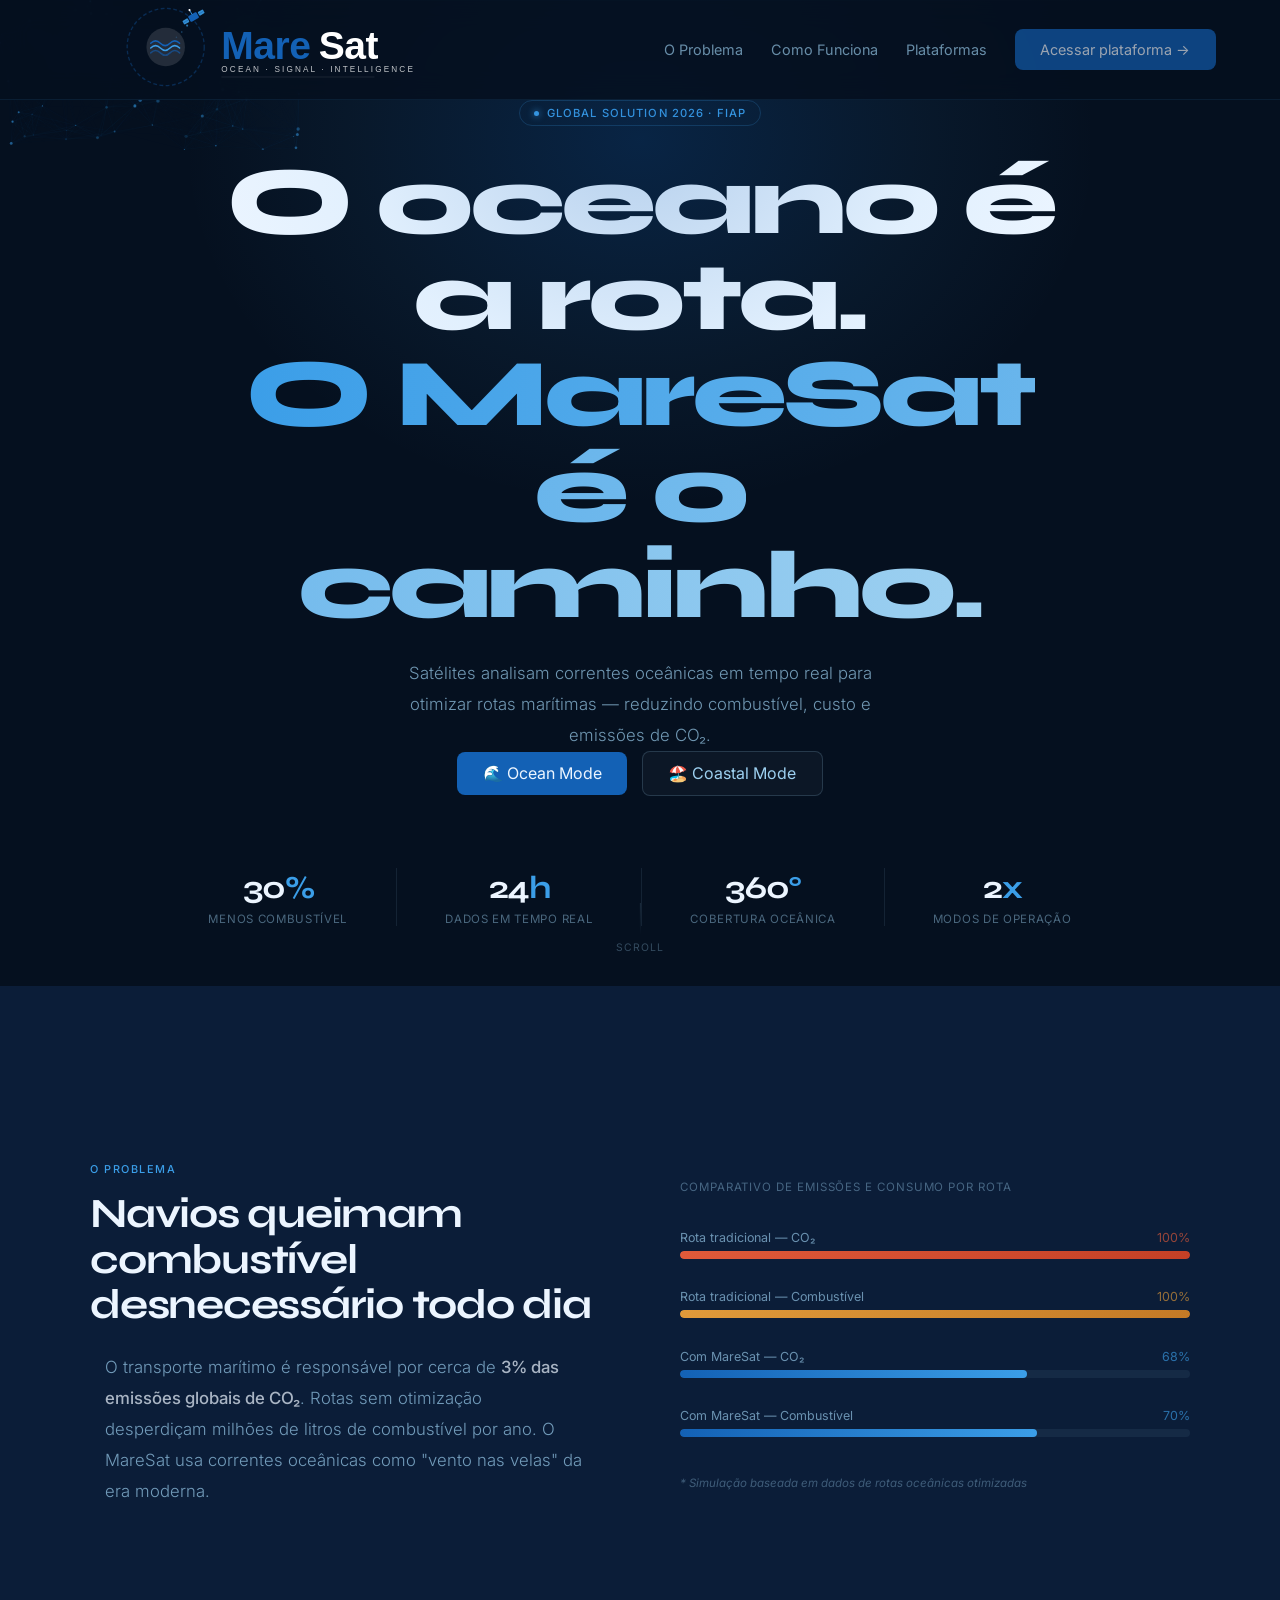
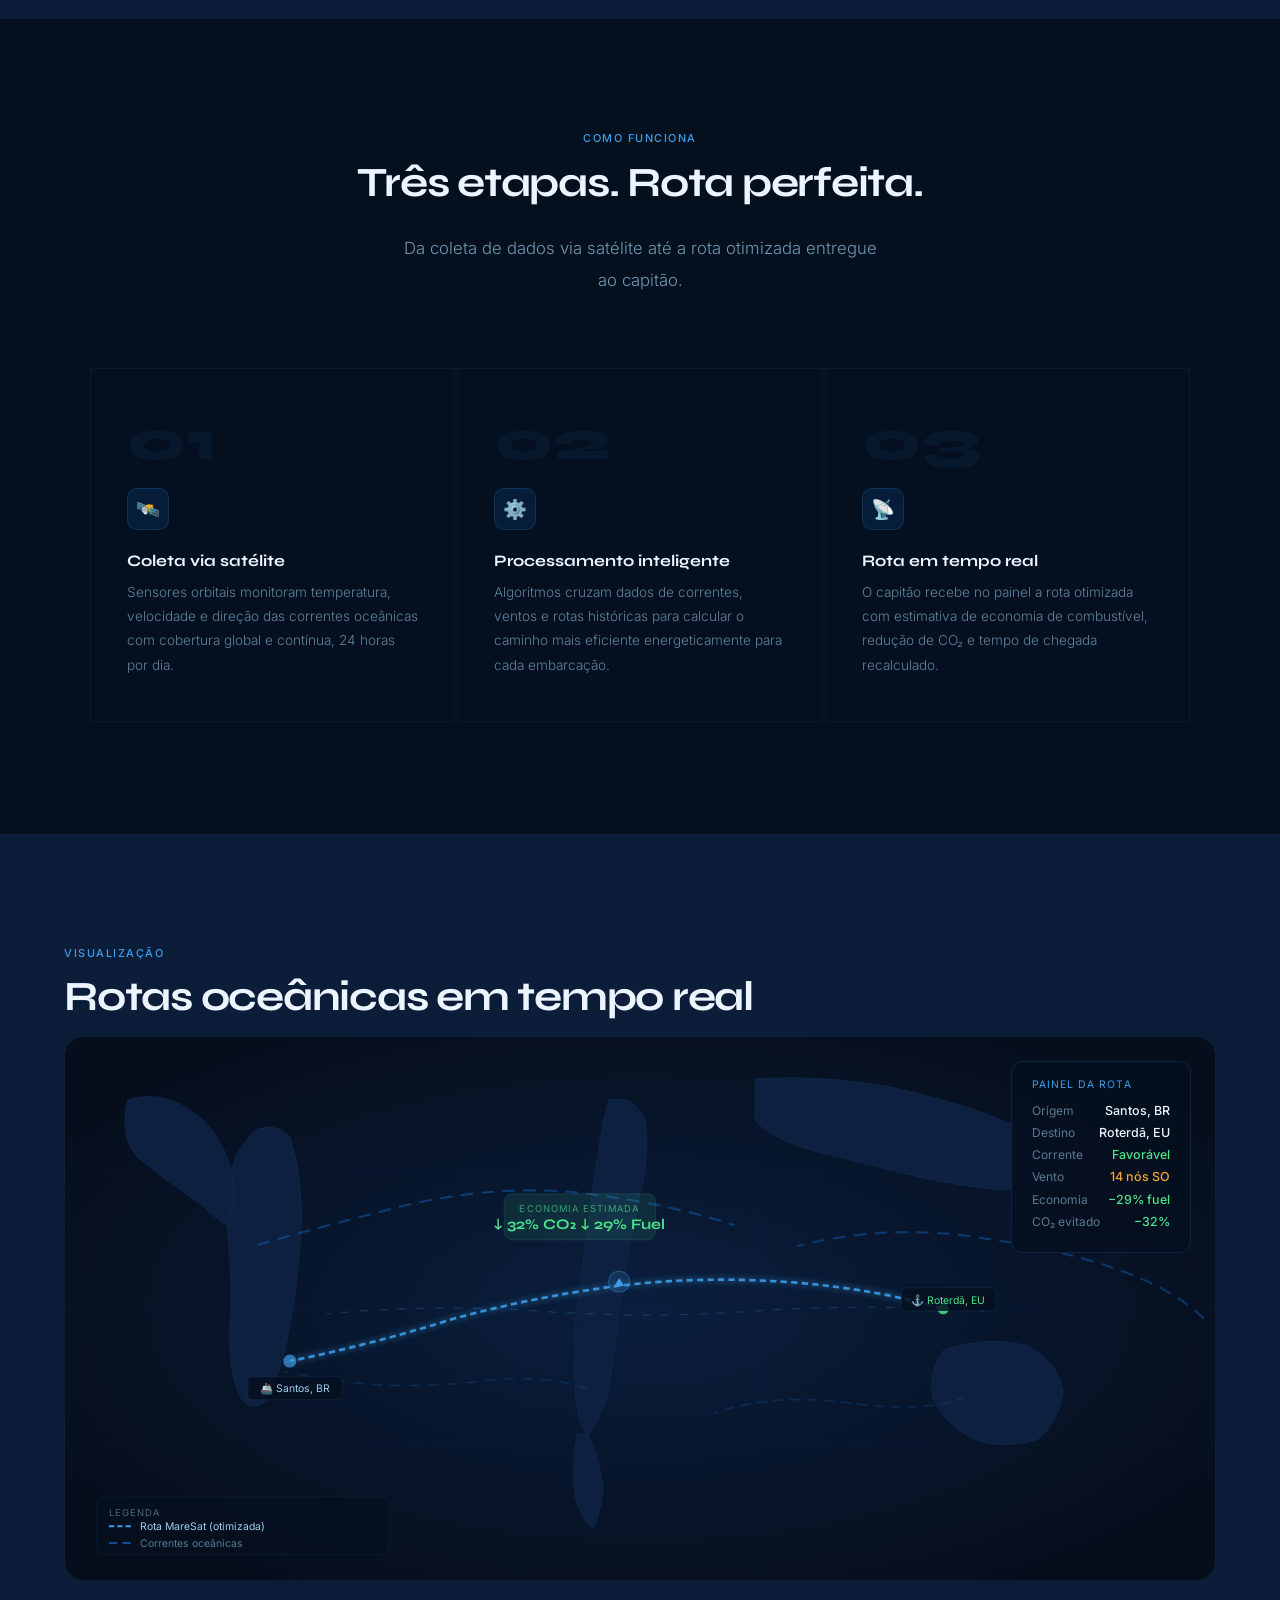
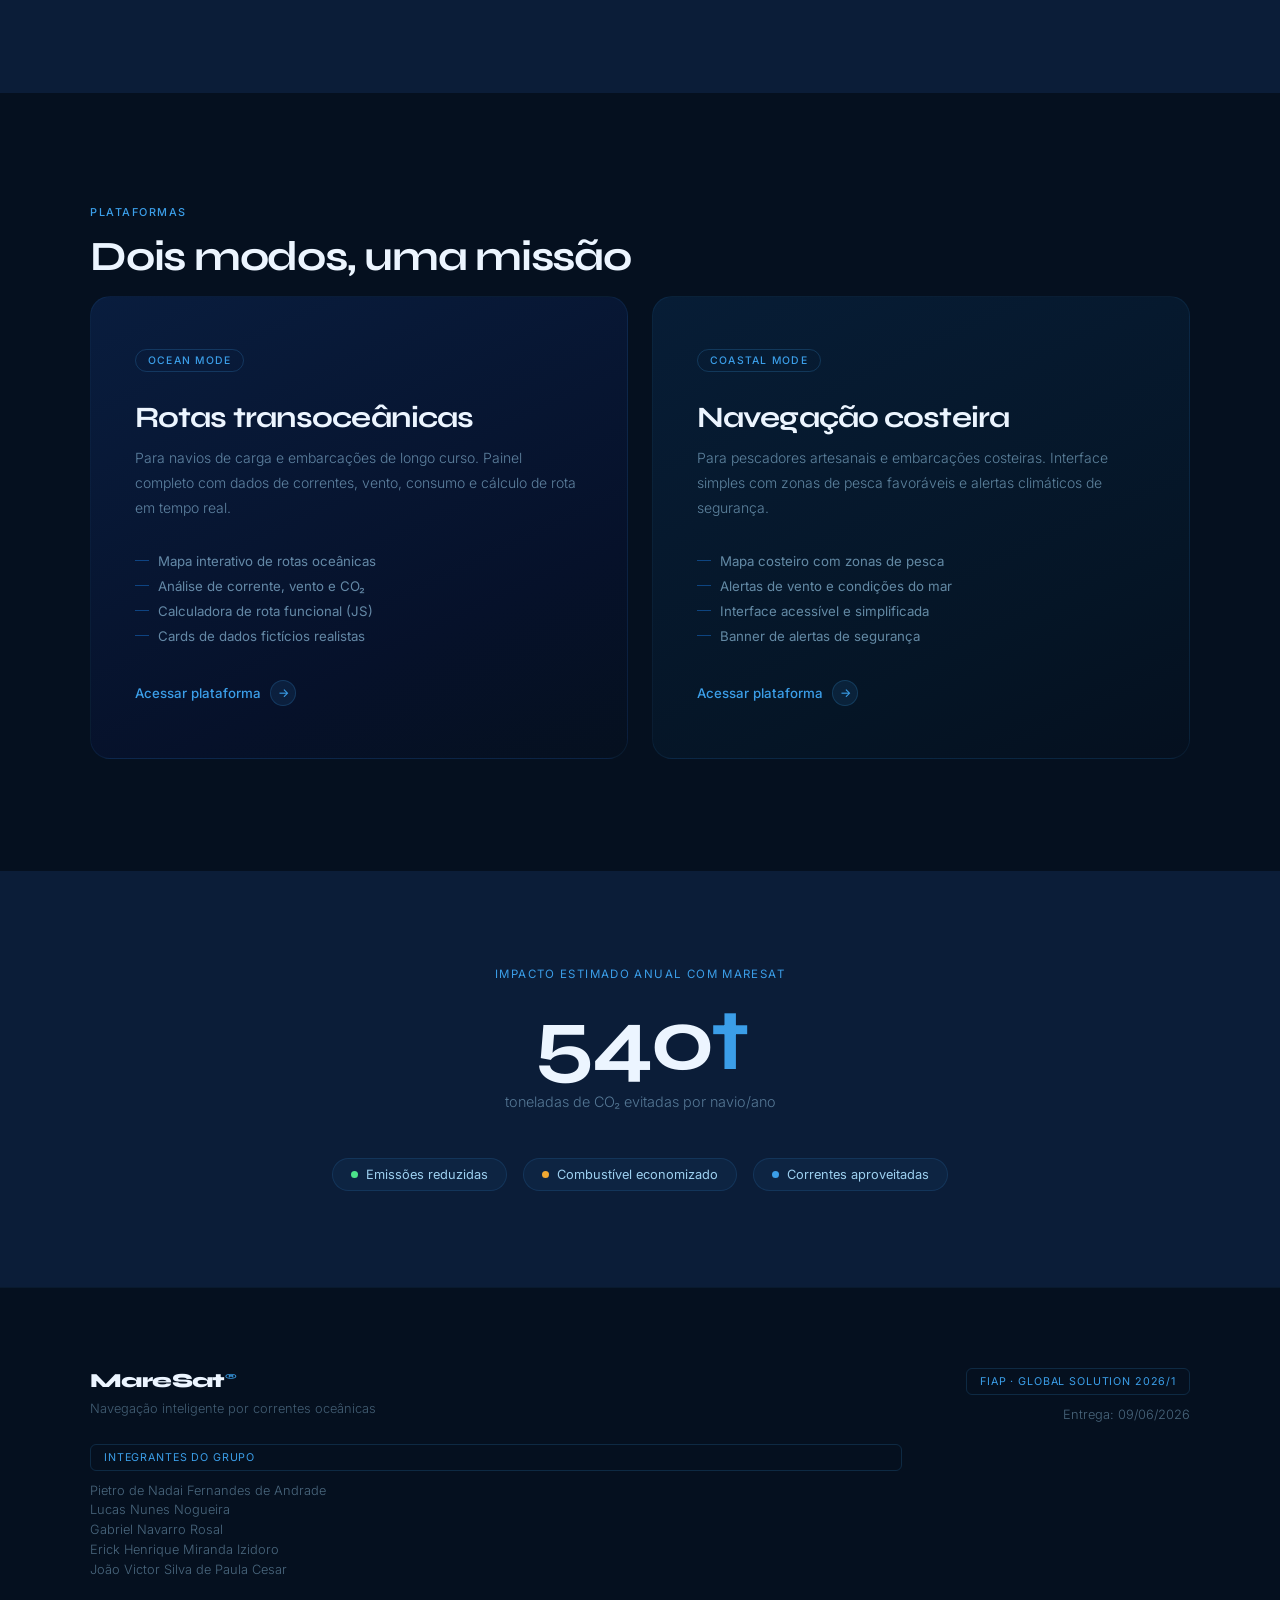
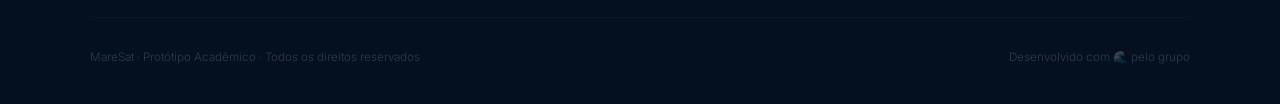
==== commit e2952f58: "Add files via upload" ====
--- a/index.html
+++ b/index.html
@@ -10,1057 +10,7 @@
   <link
     href="https://fonts.googleapis.com/css2?family=Syne:wght@400;600;700;800&family=Inter:wght@300;400;500&display=swap"
     rel="stylesheet" />
-  <style>
-    :root {
-      --deep: #05101F;
-      --navy: #0B1D38;
-      --mid: #102648;
-      --ocean: #1361B5;
-      --bright: #3B9EE8;
-      --ice: #9DD0F0;
-      --white: #ECF5FF;
-    }
-
-    *,
-    *::before,
-    *::after {
-      box-sizing: border-box;
-      margin: 0;
-      padding: 0
-    }
-
-    html {
-      scroll-behavior: smooth
-    }
-
-    body {
-      font-family: 'Inter', sans-serif;
-      background: var(--deep);
-      color: var(--white);
-      overflow-x: hidden
-    }
-
-    /* ── NAV ── */
-    nav {
-      position: fixed;
-      top: 0;
-      left: 0;
-      right: 0;
-      z-index: 300;
-      height: 120px;
-      display: flex;
-      align-items: center;
-      justify-content: space-between;
-      padding: 0 5vw;
-      background: rgba(5, 16, 31, .75);
-      backdrop-filter: blur(18px);
-      border-bottom: 1px solid rgba(59, 158, 232, .07)
-    }
-
-    .logo {
-      font-family: 'Syne', sans-serif;
-      font-weight: 800;
-      font-size: 1.2rem;
-      color: var(--white);
-      text-decoration: none;
-      letter-spacing: -.03em
-    }
-
-    .logo sup {
-      font-size: .45rem;
-      color: var(--bright);
-      vertical-align: super;
-      letter-spacing: .08em;
-      text-transform: uppercase
-    }
-
-    .nav-links {
-      display: flex;
-      align-items: center;
-      gap: 2rem
-    }
-
-    .nav-links a {
-      font-size: .8rem;
-      color: var(--ice);
-      text-decoration: none;
-      opacity: .6;
-      transition: opacity .2s
-    }
-
-    .nav-links a:hover {
-      opacity: 1
-    }
-
-    .nav-btn {
-      background: var(--ocean) !important;
-      color: var(--white) !important;
-      opacity: 1 !important;
-      padding: .4rem 1rem;
-      border-radius: 6px;
-      transition: background .2s !important
-    }
-
-    .nav-btn:hover {
-      background: var(--bright) !important
-    }
-
-    /* ── HERO ── */
-    .hero {
-      position: relative;
-      min-height: 100vh;
-      display: flex;
-      flex-direction: column;
-      align-items: center;
-      justify-content: center;
-      text-align: center;
-      padding: 100px 5vw 60px;
-      overflow: hidden
-    }
-
-    .hero-canvas {
-      position: absolute;
-      inset: 0;
-      pointer-events: none
-    }
-
-    .hero-glow {
-      position: absolute;
-      top: -100px;
-      left: 50%;
-      transform: translateX(-50%);
-      width: 900px;
-      height: 600px;
-      background: radial-gradient(ellipse at 50% 40%, rgba(19, 97, 181, .25) 0%, rgba(59, 158, 232, .06) 45%, transparent 72%);
-      pointer-events: none
-    }
-
-    .eyebrow {
-      display: inline-flex;
-      align-items: center;
-      gap: 8px;
-      border: 1px solid rgba(59, 158, 232, .22);
-      border-radius: 999px;
-      padding: 5px 14px;
-      font-size: .7rem;
-      font-weight: 500;
-      letter-spacing: .1em;
-      text-transform: uppercase;
-      color: var(--bright);
-      margin-bottom: 1.75rem;
-      animation: rise .8s ease both
-    }
-
-    .dot {
-      width: 5px;
-      height: 5px;
-      border-radius: 50%;
-      background: var(--bright);
-      box-shadow: 0 0 7px var(--bright);
-      animation: blink 2.5s ease-in-out infinite
-    }
-
-    .hero h1 {
-      font-family: 'Syne', sans-serif;
-      font-size: clamp(2.8rem, 7.5vw, 6rem);
-      font-weight: 800;
-      line-height: 1.0;
-      letter-spacing: -.04em;
-      max-width: 860px;
-      animation: rise .8s .1s ease both
-    }
-
-    .grad {
-      background: linear-gradient(90deg, var(--bright), var(--ice));
-      -webkit-background-clip: text;
-      -webkit-text-fill-color: transparent;
-      background-clip: text
-    }
-
-    .hero-sub {
-      margin-top: 1.5rem;
-      font-size: clamp(.9rem, 2vw, 1.05rem);
-      font-weight: 300;
-      line-height: 1.85;
-      color: var(--ice);
-      opacity: .7;
-      max-width: 510px;
-      animation: rise .8s .2s ease both
-    }
-
-    .hero-btns {
-      margin-top: 2.5rem;
-      display: flex;
-      gap: .9rem;
-      flex-wrap: wrap;
-      justify-content: center;
-      animation: rise .8s .3s ease both
-    }
-
-    .btn {
-      display: inline-flex;
-      align-items: center;
-      gap: 7px;
-      padding: .75rem 1.7rem;
-      border-radius: 8px;
-      font-size: .85rem;
-      font-weight: 500;
-      text-decoration: none;
-      transition: transform .2s, box-shadow .2s, background .2s
-    }
-
-    .btn:hover {
-      transform: translateY(-2px)
-    }
-
-    .btn-fill {
-      background: var(--ocean);
-      color: var(--white);
-      box-shadow: 0 4px 20px rgba(19, 97, 181, .3)
-    }
-
-    .btn-fill:hover {
-      background: var(--bright);
-      box-shadow: 0 8px 30px rgba(59, 158, 232, .35)
-    }
-
-    .btn-ghost {
-      background: rgba(255, 255, 255, .03);
-      border: 1px solid rgba(157, 208, 240, .18);
-      color: var(--ice)
-    }
-
-    .btn-ghost:hover {
-      border-color: rgba(157, 208, 240, .4);
-      background: rgba(255, 255, 255, .06)
-    }
-
-    /* stats */
-    .hero-stats {
-      margin-top: 4.5rem;
-      display: flex;
-      gap: 3rem;
-      flex-wrap: wrap;
-      justify-content: center;
-      animation: rise .8s .4s ease both
-    }
-
-    .stat {
-      text-align: center
-    }
-
-    .stat-v {
-      font-family: 'Syne', sans-serif;
-      font-size: 2rem;
-      font-weight: 700;
-      letter-spacing: -.04em;
-      line-height: 1
-    }
-
-    .stat-v span {
-      color: var(--bright)
-    }
-
-    .stat-l {
-      margin-top: 5px;
-      font-size: .72rem;
-      color: var(--ice);
-      opacity: .45;
-      letter-spacing: .06em;
-      text-transform: uppercase
-    }
-
-    .stat-sep {
-      width: 1px;
-      background: rgba(157, 208, 240, .1);
-      align-self: stretch
-    }
-
-    /* scroll */
-    .scroll-hint {
-      position: absolute;
-      bottom: 2rem;
-      left: 50%;
-      transform: translateX(-50%);
-      display: flex;
-      flex-direction: column;
-      align-items: center;
-      gap: 6px;
-      font-size: .65rem;
-      letter-spacing: .1em;
-      text-transform: uppercase;
-      color: var(--ice);
-      opacity: .3;
-      animation: rise 1s .9s ease both
-    }
-
-    .scroll-bar {
-      width: 1px;
-      height: 32px;
-      background: linear-gradient(to bottom, rgba(157, 208, 240, .5), transparent);
-      animation: drip 2s ease-in-out infinite
-    }
-
-    /* ── PROBLEM / IMPACT ── */
-    .impact {
-      padding: 7rem 5vw;
-      background: var(--navy);
-      position: relative;
-      overflow: hidden
-    }
-
-    .impact::before {
-      content: '';
-      position: absolute;
-      top: 0;
-      left: 0;
-      right: 0;
-      height: 1px;
-      background: linear-gradient(90deg, transparent, rgba(59, 158, 232, .18), transparent)
-    }
-
-    .sec-inner {
-      max-width: 1100px;
-      margin: 0 auto
-    }
-
-    .kicker {
-      font-size: .68rem;
-      font-weight: 500;
-      letter-spacing: .14em;
-      text-transform: uppercase;
-      color: var(--bright);
-      margin-bottom: .9rem
-    }
-
-    .sec-h {
-      font-family: 'Syne', sans-serif;
-      font-size: clamp(1.7rem, 4vw, 2.6rem);
-      font-weight: 700;
-      letter-spacing: -.03em;
-      line-height: 1.1;
-      margin-bottom: 1rem
-    }
-
-    .sec-p {
-      font-size: .9rem;
-      font-weight: 300;
-      line-height: 1.85;
-      color: var(--ice);
-      opacity: .6;
-      max-width: 480px
-    }
-
-    .impact-grid {
-      display: grid;
-      grid-template-columns: 1fr 1fr;
-      gap: 5rem;
-      align-items: center;
-      margin-top: 4rem
-    }
-
-    .impact-text {}
-
-    .impact-visual {
-      display: flex;
-      flex-direction: column;
-      gap: 1rem
-    }
-
-    /* bar chart visual */
-    .chart-title {
-      font-size: .72rem;
-      letter-spacing: .08em;
-      text-transform: uppercase;
-      color: var(--ice);
-      opacity: .4;
-      margin-bottom: 1.25rem
-    }
-
-    .bar-row {
-      display: flex;
-      flex-direction: column;
-      gap: 6px;
-      margin-bottom: .9rem
-    }
-
-    .bar-label {
-      display: flex;
-      justify-content: space-between;
-      font-size: .78rem;
-      color: var(--ice);
-      opacity: .65
-    }
-
-    .bar-track {
-      height: 8px;
-      background: rgba(157, 208, 240, .07);
-      border-radius: 99px;
-      overflow: hidden
-    }
-
-    .bar-fill {
-      height: 100%;
-      border-radius: 99px;
-      width: 0;
-      transition: width 1.4s cubic-bezier(.25, .8, .25, 1)
-    }
-
-    .bar-co2 {
-      background: linear-gradient(90deg, #e05a3a, #c44026)
-    }
-
-    .bar-fuel {
-      background: linear-gradient(90deg, #e09a3a, #c47a26)
-    }
-
-    .bar-mare {
-      background: linear-gradient(90deg, var(--ocean), var(--bright))
-    }
-
-    .chart-note {
-      font-size: .72rem;
-      color: var(--ice);
-      opacity: .35;
-      margin-top: .5rem;
-      font-style: italic
-    }
-
-    /* ── HOW ── */
-    .how {
-      padding: 7rem 5vw;
-      background: var(--deep)
-    }
-
-    .how-head {
-      text-align: center;
-      margin-bottom: 4.5rem
-    }
-
-    .how-head .sec-h {
-      max-width: 100%
-    }
-
-    .how-head .sec-p {
-      max-width: 480px;
-      margin: 0 auto
-    }
-
-    .steps {
-      display: grid;
-      grid-template-columns: repeat(3, 1fr);
-      gap: 2px;
-      max-width: 1100px;
-      margin: 0 auto
-    }
-
-    .step {
-      background: rgba(5, 16, 31, .55);
-      border: 1px solid rgba(59, 158, 232, .08);
-      padding: 2.75rem 2.25rem;
-      position: relative;
-      overflow: hidden;
-      transition: border-color .3s, background .3s
-    }
-
-    .step:first-child {
-      border-radius: 16px 0 0 16px
-    }
-
-    .step:last-child {
-      border-radius: 0 16px 16px 0
-    }
-
-    .step:hover {
-      background: rgba(11, 29, 56, .7);
-      border-color: rgba(59, 158, 232, .22)
-    }
-
-    .step::before {
-      content: '';
-      position: absolute;
-      top: 0;
-      left: 0;
-      right: 0;
-      height: 2px;
-      background: linear-gradient(90deg, transparent, var(--ocean), transparent);
-      opacity: 0;
-      transition: opacity .3s
-    }
-
-    .step:hover::before {
-      opacity: 1
-    }
-
-    .step-n {
-      font-family: 'Syne', sans-serif;
-      font-size: 3.5rem;
-      font-weight: 800;
-      color: rgba(59, 158, 232, .07);
-      line-height: 1;
-      margin-bottom: 1.2rem
-    }
-
-    .step-icon {
-      width: 42px;
-      height: 42px;
-      border-radius: 10px;
-      background: rgba(19, 97, 181, .18);
-      border: 1px solid rgba(59, 158, 232, .16);
-      display: flex;
-      align-items: center;
-      justify-content: center;
-      font-size: 1.2rem;
-      margin-bottom: 1.3rem
-    }
-
-    .step h3 {
-      font-family: 'Syne', sans-serif;
-      font-size: 1rem;
-      font-weight: 700;
-      margin-bottom: .65rem;
-      color: var(--white)
-    }
-
-    .step p {
-      font-size: .85rem;
-      font-weight: 300;
-      color: var(--ice);
-      opacity: .6;
-      line-height: 1.78
-    }
-
-    /* ── ANIMATED MAP ── */
-    .mapblock {
-      padding: 6rem 5vw;
-      background: var(--navy);
-      overflow: hidden
-    }
-
-    .map-inner {
-      max-width: 1100px;
-      margin: 0 auto
-    }
-
-    .map-head {
-      margin-bottom: 3rem
-    }
-
-    .map-wrap {
-      position: relative;
-      border-radius: 20px;
-      border: 1px solid rgba(59, 158, 232, .12);
-      overflow: hidden;
-      background: #060e1c
-    }
-
-    .map-svg {
-      width: 100%;
-      display: block
-    }
-
-    .map-overlay {
-      position: absolute;
-      top: 1.5rem;
-      right: 1.5rem;
-      background: rgba(5, 16, 31, .85);
-      backdrop-filter: blur(12px);
-      border: 1px solid rgba(59, 158, 232, .15);
-      border-radius: 12px;
-      padding: 1rem 1.25rem;
-      min-width: 180px
-    }
-
-    .ov-title {
-      font-size: .65rem;
-      letter-spacing: .1em;
-      text-transform: uppercase;
-      color: var(--bright);
-      margin-bottom: .75rem
-    }
-
-    .ov-row {
-      display: flex;
-      justify-content: space-between;
-      align-items: center;
-      margin-bottom: .45rem
-    }
-
-    .ov-key {
-      font-size: .75rem;
-      color: var(--ice);
-      opacity: .55
-    }
-
-    .ov-val {
-      font-size: .78rem;
-      font-weight: 500;
-      color: var(--white)
-    }
-
-    .ov-val.good {
-      color: #4be38a
-    }
-
-    .ov-val.warn {
-      color: #f0a832
-    }
-
-    /* ── MODES ── */
-    .modes {
-      padding: 7rem 5vw;
-      background: var(--deep)
-    }
-
-    .modes-head {
-      margin-bottom: 4rem
-    }
-
-    .cards {
-      display: grid;
-      grid-template-columns: 1fr 1fr;
-      gap: 1.5rem;
-      max-width: 1100px;
-      margin: 0 auto
-    }
-
-    .card {
-      border-radius: 20px;
-      padding: 3.25rem 2.75rem;
-      text-decoration: none;
-      display: flex;
-      flex-direction: column;
-      border: 1px solid rgba(59, 158, 232, .09);
-      position: relative;
-      overflow: hidden;
-      transition: transform .35s cubic-bezier(.25, .8, .25, 1), box-shadow .35s, border-color .35s
-    }
-
-    .card:hover {
-      transform: translateY(-8px);
-      box-shadow: 0 30px 70px rgba(5, 16, 31, .7)
-    }
-
-    .card-ocean {
-      background: linear-gradient(155deg, #091d3e 0%, #06112a 70%, var(--deep) 100%)
-    }
-
-    .card-ocean:hover {
-      border-color: rgba(59, 158, 232, .26)
-    }
-
-    .card-coastal {
-      background: linear-gradient(155deg, #071d36 0%, #051526 70%, var(--deep) 100%)
-    }
-
-    .card-coastal:hover {
-      border-color: rgba(59, 158, 232, .18)
-    }
-
-    .card::after {
-      content: '';
-      position: absolute;
-      top: -90px;
-      right: -90px;
-      width: 280px;
-      height: 280px;
-      border-radius: 50%;
-      background: radial-gradient(circle, rgba(59, 158, 232, .05) 0%, transparent 70%);
-      pointer-events: none
-    }
-
-    .card-tag {
-      font-size: .65rem;
-      font-weight: 500;
-      letter-spacing: .12em;
-      text-transform: uppercase;
-      color: var(--bright);
-      border: 1px solid rgba(59, 158, 232, .22);
-      border-radius: 999px;
-      padding: 4px 12px;
-      display: inline-flex;
-      align-self: flex-start;
-      margin-bottom: 1.75rem
-    }
-
-    .card-title {
-      font-family: 'Syne', sans-serif;
-      font-size: 1.85rem;
-      font-weight: 700;
-      letter-spacing: -.03em;
-      color: var(--white);
-      margin-bottom: .7rem
-    }
-
-    .card-desc {
-      font-size: .875rem;
-      font-weight: 300;
-      color: var(--ice);
-      opacity: .58;
-      line-height: 1.82;
-      margin-bottom: 2rem
-    }
-
-    .card-list {
-      list-style: none;
-      display: flex;
-      flex-direction: column;
-      gap: 9px;
-      margin-bottom: auto
-    }
-
-    .card-list li {
-      font-size: .83rem;
-      font-weight: 400;
-      color: var(--ice);
-      opacity: .62;
-      display: flex;
-      align-items: center;
-      gap: 9px
-    }
-
-    .card-list li::before {
-      content: '';
-      flex-shrink: 0;
-      width: 14px;
-      height: 1px;
-      background: var(--ocean)
-    }
-
-    .card-cta {
-      margin-top: 2.25rem;
-      display: inline-flex;
-      align-items: center;
-      gap: 9px;
-      font-size: .83rem;
-      font-weight: 500;
-      color: var(--bright);
-      transition: gap .25s
-    }
-
-    .card:hover .card-cta {
-      gap: 15px
-    }
-
-    .cta-circle {
-      width: 26px;
-      height: 26px;
-      border-radius: 50%;
-      background: rgba(59, 158, 232, .1);
-      border: 1px solid rgba(59, 158, 232, .2);
-      display: flex;
-      align-items: center;
-      justify-content: center;
-      font-size: .75rem;
-      transition: background .2s, border-color .2s
-    }
-
-    .card:hover .cta-circle {
-      background: rgba(59, 158, 232, .2);
-      border-color: rgba(59, 158, 232, .38)
-    }
-
-    /* ── CO2 COUNTER ── */
-    .counter-section {
-      padding: 6rem 5vw;
-      background: var(--navy);
-      text-align: center
-    }
-
-    .counter-inner {
-      max-width: 700px;
-      margin: 0 auto
-    }
-
-    .counter-label {
-      font-size: .72rem;
-      letter-spacing: .12em;
-      text-transform: uppercase;
-      color: var(--bright);
-      margin-bottom: 1rem
-    }
-
-    .counter-number {
-      font-family: 'Syne', sans-serif;
-      font-size: clamp(3rem, 8vw, 5.5rem);
-      font-weight: 800;
-      letter-spacing: -.04em;
-      color: var(--white);
-      line-height: 1;
-      margin-bottom: .5rem
-    }
-
-    .counter-number span {
-      color: var(--bright)
-    }
-
-    .counter-sub {
-      font-size: .9rem;
-      font-weight: 300;
-      color: var(--ice);
-      opacity: .5;
-      margin-bottom: 3rem
-    }
-
-    .counter-badges {
-      display: flex;
-      justify-content: center;
-      gap: 1rem;
-      flex-wrap: wrap
-    }
-
-    .badge {
-      display: inline-flex;
-      align-items: center;
-      gap: 8px;
-      background: rgba(59, 158, 232, .06);
-      border: 1px solid rgba(59, 158, 232, .14);
-      border-radius: 999px;
-      padding: 8px 18px;
-      font-size: .8rem;
-      color: var(--ice)
-    }
-
-    .badge-dot {
-      width: 7px;
-      height: 7px;
-      border-radius: 50%
-    }
-
-    .bdot-green {
-      background: #4be38a
-    }
-
-    .bdot-yellow {
-      background: #f0a832
-    }
-
-    .bdot-blue {
-      background: var(--bright)
-    }
-
-    /* ── FOOTER ── */
-    footer {
-      background: var(--deep);
-      border-top: 1px solid rgba(59, 158, 232, .07);
-      padding: 5rem 5vw 2.5rem
-    }
-
-    .footer-inner {
-      max-width: 1100px;
-      margin: 0 auto;
-      display: grid;
-      grid-template-columns: 1fr auto;
-      gap: 4rem;
-      align-items: start
-    }
-
-    .f-logo {
-      font-family: 'Syne', sans-serif;
-      font-size: 1.25rem;
-      font-weight: 800;
-      letter-spacing: -.03em;
-      color: var(--white);
-      margin-bottom: .5rem
-    }
-
-    .f-logo sup {
-      font-size: .45rem;
-      color: var(--bright);
-      vertical-align: super;
-      text-transform: uppercase;
-      letter-spacing: .08em
-    }
-
-    .f-tagline {
-      font-size: .8rem;
-      font-weight: 300;
-      color: var(--ice);
-      opacity: .4;
-      margin-bottom: 1.75rem
-    }
-
-    .f-team-label {
-      font-size: .65rem;
-      letter-spacing: .1em;
-      text-transform: uppercase;
-      color: var(--ice);
-      opacity: .28;
-      margin-bottom: .65rem
-    }
-
-    .f-team {
-      display: flex;
-      flex-direction: column;
-      gap: .3rem
-    }
-
-    .f-team span {
-      font-size: .8rem;
-      font-weight: 300;
-      color: var(--ice);
-      opacity: .45
-    }
-
-    .f-right {
-      text-align: right
-    }
-
-    .f-badge {
-      display: inline-block;
-      font-size: .67rem;
-      letter-spacing: .08em;
-      text-transform: uppercase;
-      color: var(--bright);
-      border: 1px solid rgba(59, 158, 232, .18);
-      border-radius: 6px;
-      padding: 6px 13px;
-      margin-bottom: .75rem
-    }
-
-    .f-delivery {
-      font-size: .76rem;
-      font-weight: 300;
-      color: var(--ice);
-      opacity: .35
-    }
-
-    .footer-bottom {
-      max-width: 1100px;
-      margin: 2.5rem auto 0;
-      padding-top: 2rem;
-      border-top: 1px solid rgba(59, 158, 232, .06);
-      display: flex;
-      justify-content: space-between;
-      align-items: center
-    }
-
-    .footer-bottom p {
-      font-size: .73rem;
-      font-weight: 300;
-      color: var(--ice);
-      opacity: .22
-    }
-
-    /* ── ANIMATIONS ── */
-    @keyframes rise {
-      from {
-        opacity: 0;
-        transform: translateY(14px)
-      }
-
-      to {
-        opacity: 1;
-        transform: translateY(0)
-      }
-    }
-
-    @keyframes blink {
-
-      0%,
-      100% {
-        opacity: 1
-      }
-
-      50% {
-        opacity: .3
-      }
-    }
-
-    @keyframes drip {
-
-      0%,
-      100% {
-        opacity: .4;
-        transform: scaleY(1)
-      }
-
-      50% {
-        opacity: .65;
-        transform: scaleY(1.4)
-      }
-    }
-
-    @keyframes dash {
-      to {
-        stroke-dashoffset: -40
-      }
-    }
-
-    @keyframes pulse-ring {
-      0% {
-        r: 6;
-        opacity: .9
-      }
-
-      100% {
-        r: 22;
-        opacity: 0
-      }
-    }
-
-    @keyframes ship-move {
-      0% {
-        transform: translate(0, 0)
-      }
-
-      50% {
-        transform: translate(6px, -3px)
-      }
-
-      100% {
-        transform: translate(0, 0)
-      }
-    }
-
-    @keyframes count-up {
-      from {
-        opacity: 0;
-        transform: translateY(10px)
-      }
-
-      to {
-        opacity: 1;
-        transform: translateY(0)
-      }
-    }
-
-    /* ── RESPONSIVE ── */
-    @media(max-width:900px) {
-      .steps {
-        grid-template-columns: 1fr;
-        gap: 1px
-      }
-
-      .step:first-child {
-        border-radius: 16px 16px 0 0
-      }
-
-      .step:last-child {
-        border-radius: 0 0 16px 16px
-      }
-
-      .cards {
-        grid-template-columns: 1fr
-      }
-
-      .impact-grid {
-        grid-template-columns: 1fr
-      }
-
-      .footer-inner {
-        grid-template-columns: 1fr
-      }
-
-      .f-right {
-        text-align: left
-      }
-
-      .nav-links a:not(.nav-btn) {
-        display: none
-      }
-    }
-  </style>
+  <link rel="stylesheet" href="css/style.css" />
 </head>
 
 <body>
--- a/css/style.css
+++ b/css/style.css
@@ -0,0 +1,1187 @@
+:root {
+  --deep: #05101F;
+  --navy: #0B1D38;
+  --mid: #102648;
+  --ocean: #1361B5;
+  --bright: #3B9EE8;
+  --ice: #9DD0F0;
+  --white: #ECF5FF;
+  --surface: rgba(255, 255, 255, 0.06);
+  --surface-strong: rgba(5, 16, 31, 0.95);
+  --border: rgba(59, 158, 232, 0.15);
+}
+
+*, *::before, *::after {
+  box-sizing: border-box;
+  margin: 0;
+  padding: 0;
+}
+
+html {
+  scroll-behavior: smooth;
+}
+
+body {
+  font-family: 'Inter', sans-serif;
+  background: var(--deep);
+  color: var(--white);
+  overflow-x: hidden;
+}
+
+img {
+  max-width: 100%;
+}
+
+a {
+  color: inherit;
+  text-decoration: none;
+}
+
+button,
+input,
+select,
+textarea {
+  font: inherit;
+}
+
+/* NAV */
+nav,
+.navbar,
+.navbar-expand-lg {
+  background: rgba(5, 16, 31, 0.85) !important;
+  backdrop-filter: blur(14px);
+  border-bottom: 1px solid rgba(59, 158, 232, 0.1);
+}
+
+nav {
+  position: fixed;
+  top: 0;
+  left: 0;
+  right: 0;
+  z-index: 300;
+  height: 100px;
+  display: flex;
+  align-items: center;
+  justify-content: space-between;
+  padding: 0 5vw;
+}
+
+.logo,
+.navbar-brand {
+  font-family: 'Syne', sans-serif;
+  font-weight: 800;
+  font-size: 1.2rem;
+  letter-spacing: -0.03em;
+  color: var(--white);
+}
+
+.logo sup,
+.f-logo sup {
+  font-size: 0.45rem;
+  color: var(--bright);
+  vertical-align: super;
+  letter-spacing: 0.08em;
+  text-transform: uppercase;
+}
+
+.navbar-nav,
+.nav-links {
+  display: flex;
+  align-items: center;
+  gap: 1.75rem;
+}
+
+.navbar-nav .nav-link,
+.nav-links a {
+  font-size: 0.9rem;
+  color: var(--ice);
+  opacity: 0.65;
+  transition: opacity 0.2s, color 0.2s;
+}
+
+.navbar-nav .nav-link:hover,
+.nav-links a:hover {
+  opacity: 1;
+  color: var(--white);
+}
+
+.navbar-nav .nav-link.active,
+.nav-links a.active,
+.nav-btn {
+  opacity: 1;
+  color: var(--white) !important;
+}
+
+.nav-btn,
+.btn-fill,
+.btn-primary {
+  display: inline-flex;
+  align-items: center;
+  justify-content: center;
+  background: var(--ocean);
+  color: var(--white);
+  padding: 0.75rem 1.6rem;
+  border-radius: 8px;
+  border: none;
+  line-height: 1.2;
+  white-space: nowrap;
+  transition: background 0.2s, transform 0.2s, box-shadow 0.2s;
+}
+
+.nav-btn:hover,
+.btn-fill:hover,
+.btn-primary:hover {
+  background: var(--bright);
+}
+
+.btn-ghost {
+  display: inline-flex;
+  align-items: center;
+  justify-content: center;
+  background: rgba(255, 255, 255, 0.03);
+  border: 1px solid rgba(157, 208, 240, 0.18);
+  color: var(--ice);
+  padding: 0.75rem 1.6rem;
+  border-radius: 8px;
+  line-height: 1.2;
+  white-space: nowrap;
+  text-align: center;
+}
+
+
+.btn-ghost:hover {
+  background: rgba(255, 255, 255, 0.06);
+}
+
+/* HERO */
+.hero {
+  position: relative;
+  min-height: 100vh;
+  display: flex;
+  flex-direction: column;
+  align-items: center;
+  justify-content: center;
+  text-align: center;
+  padding: 100px 5vw 60px;
+  overflow: hidden;
+}
+
+.hero-canvas {
+  position: absolute;
+  inset: 0;
+  pointer-events: none;
+}
+
+.hero-glow {
+  position: absolute;
+  top: -100px;
+  left: 50%;
+  transform: translateX(-50%);
+  width: 900px;
+  height: 600px;
+  background: radial-gradient(ellipse at 50% 40%, rgba(19, 97, 181, 0.25) 0%, rgba(59, 158, 232, 0.06) 45%, transparent 72%);
+  pointer-events: none;
+}
+
+.eyebrow {
+  display: inline-flex;
+  align-items: center;
+  gap: 8px;
+  border: 1px solid rgba(59, 158, 232, 0.22);
+  border-radius: 999px;
+  padding: 5px 14px;
+  font-size: 0.7rem;
+  font-weight: 500;
+  letter-spacing: 0.1em;
+  text-transform: uppercase;
+  color: var(--bright);
+  margin-bottom: 1.75rem;
+}
+
+.dot {
+  width: 5px;
+  height: 5px;
+  border-radius: 50%;
+  background: var(--bright);
+  box-shadow: 0 0 7px var(--bright);
+}
+
+.hero h1,
+.section-heading {
+  font-family: 'Syne', sans-serif;
+  font-size: clamp(2.8rem, 7.5vw, 6rem);
+  font-weight: 800;
+  line-height: 1.0;
+  letter-spacing: -0.04em;
+  max-width: 860px;
+}
+
+.grad {
+  background: linear-gradient(90deg, var(--bright), var(--ice));
+  -webkit-background-clip: text;
+  -webkit-text-fill-color: transparent;
+  background-clip: text;
+}
+
+.hero-sub,
+.sec-p {
+  margin: 1.5rem auto 0;
+  font-size: clamp(0.9rem, 2vw, 1.05rem);
+  font-weight: 300;
+  line-height: 1.85;
+  color: var(--ice);
+  opacity: 0.7;
+  max-width: 510px;
+}
+
+.hero-btns,
+.counter-badges,
+.impact-grid,
+.cards,
+.route_output .row {
+  display: flex;
+  gap: 0.9rem;
+  flex-wrap: wrap;
+  justify-content: center;
+  align-items: center;
+}
+
+.hero-stats {
+  margin-top: 4.5rem;
+  display: flex;
+  gap: 3rem;
+  flex-wrap: wrap;
+  justify-content: center;
+}
+
+.stat,
+.step,
+.card,
+.data-card,
+.source-card,
+.counter-section,
+.route_panel,
+.map-wrap {
+  position: relative;
+}
+
+.stat {
+  text-align: center;
+}
+
+.stat-v,
+.counter-number,
+.data-card .val,
+.route_output .val {
+  font-family: 'Syne', sans-serif;
+  font-weight: 700;
+}
+
+.stat-v {
+  font-size: 2rem;
+  letter-spacing: -0.04em;
+}
+
+.stat-v span,
+.counter-number span {
+  color: var(--bright);
+}
+
+.stat-l {
+  margin-top: 5px;
+  font-size: 0.72rem;
+  color: var(--ice);
+  opacity: 0.45;
+  letter-spacing: 0.06em;
+  text-transform: uppercase;
+}
+
+.stat-sep {
+  width: 1px;
+  background: rgba(157, 208, 240, 0.1);
+  align-self: stretch;
+}
+
+.scroll-hint {
+  position: absolute;
+  bottom: 2rem;
+  left: 50%;
+  transform: translateX(-50%);
+  display: flex;
+  flex-direction: column;
+  align-items: center;
+  gap: 6px;
+  font-size: 0.65rem;
+  letter-spacing: 0.1em;
+  text-transform: uppercase;
+  color: var(--ice);
+  opacity: 0.3;
+}
+
+.scroll-bar {
+  width: 1px;
+  height: 32px;
+  background: linear-gradient(to bottom, rgba(157, 208, 240, 0.5), transparent);
+}
+
+.kicker {
+  font-size: 0.68rem;
+  font-weight: 500;
+  letter-spacing: 0.14em;
+  text-transform: uppercase;
+  color: var(--bright);
+  margin-bottom: 0.9rem;
+}
+
+.sec-h,
+.section-heading {
+  font-family: 'Syne', sans-serif;
+  font-size: clamp(1.7rem, 4vw, 2.6rem);
+  font-weight: 700;
+  letter-spacing: -0.03em;
+  line-height: 1.1;
+  margin-bottom: 1rem;
+}
+
+.impact,
+.how,
+.mapblock,
+.modes,
+.counter-section {
+  padding: 7rem 5vw;
+}
+
+.impact {
+  background: var(--navy);
+}
+
+.impact::before {
+  content: '';
+  position: absolute;
+  top: 0;
+  left: 0;
+  right: 0;
+  height: 1px;
+  background: linear-gradient(90deg, transparent, rgba(59, 158, 232, 0.18), transparent);
+}
+
+.sec-inner {
+  max-width: 1100px;
+  margin: 0 auto;
+}
+
+.sec-p {
+  max-width: 480px;
+}
+
+.impact-grid {
+  display: grid;
+  grid-template-columns: 1fr 1fr;
+  gap: 5rem;
+  align-items: center;
+  margin-top: 4rem;
+}
+
+.impact-visual {
+  display: flex;
+  flex-direction: column;
+  gap: 1rem;
+}
+
+.chart-title {
+  font-size: 0.72rem;
+  letter-spacing: 0.08em;
+  text-transform: uppercase;
+  color: var(--ice);
+  opacity: 0.4;
+  margin-bottom: 1.25rem;
+}
+
+.bar-row {
+  display: flex;
+  flex-direction: column;
+  gap: 6px;
+  margin-bottom: 0.9rem;
+}
+
+.bar-label {
+  display: flex;
+  justify-content: space-between;
+  font-size: 0.78rem;
+  color: var(--ice);
+  opacity: 0.65;
+}
+
+.bar-track {
+  height: 8px;
+  background: rgba(157, 208, 240, 0.07);
+  border-radius: 99px;
+  overflow: hidden;
+}
+
+.bar-fill {
+  height: 100%;
+  border-radius: 99px;
+  width: 0;
+  transition: width 1.4s cubic-bezier(0.25, 0.8, 0.25, 1);
+}
+
+.bar-co2 {
+  background: linear-gradient(90deg, #e05a3a, #c44026);
+}
+
+.bar-fuel {
+  background: linear-gradient(90deg, #e09a3a, #c47a26);
+}
+
+.bar-mare {
+  background: linear-gradient(90deg, var(--ocean), var(--bright));
+}
+
+.chart-note {
+  font-size: 0.72rem;
+  color: var(--ice);
+  opacity: 0.35;
+  margin-top: 0.5rem;
+  font-style: italic;
+}
+
+.how {
+  background: var(--deep);
+}
+
+.how-head {
+  display: flex;
+  flex-direction: column;
+  align-items: center;
+  text-align: center;
+  margin-bottom: 4.5rem;
+}
+
+.how-head p {
+  margin-left: auto;
+  margin-right: auto;
+}
+
+.steps {
+  display: grid;
+  grid-template-columns: repeat(3, 1fr);
+  gap: 2px;
+  max-width: 1100px;
+  margin: 0 auto;
+}
+
+.step {
+  background: rgba(5, 16, 31, 0.55);
+  border: 1px solid rgba(59, 158, 232, 0.08);
+  padding: 2.75rem 2.25rem;
+  overflow: hidden;
+  transition: border-color 0.3s, background 0.3s;
+}
+
+.step:hover {
+  background: rgba(11, 29, 56, 0.7);
+  border-color: rgba(59, 158, 232, 0.22);
+}
+
+.step-n {
+  font-family: 'Syne', sans-serif;
+  font-size: 3.5rem;
+  font-weight: 800;
+  color: rgba(59, 158, 232, 0.07);
+  line-height: 1;
+  margin-bottom: 1.2rem;
+}
+
+.step-icon {
+  width: 42px;
+  height: 42px;
+  border-radius: 10px;
+  background: rgba(19, 97, 181, 0.18);
+  border: 1px solid rgba(59, 158, 232, 0.16);
+  display: flex;
+  align-items: center;
+  justify-content: center;
+  font-size: 1.2rem;
+  margin-bottom: 1.3rem;
+}
+
+.step h3 {
+  font-family: 'Syne', sans-serif;
+  font-size: 1rem;
+  font-weight: 700;
+  margin-bottom: 0.65rem;
+  color: var(--white);
+}
+
+.step p,
+.card-desc,
+.data-sources p,
+.route_panel p {
+  font-size: 0.85rem;
+  font-weight: 300;
+  color: var(--ice);
+  opacity: 0.6;
+  line-height: 1.78;
+}
+
+.mapblock {
+  background: var(--navy);
+}
+
+.map-wrap {
+  position: relative;
+  border-radius: 20px;
+  border: 1px solid rgba(59, 158, 232, 0.12);
+  overflow: hidden;
+  background: #060e1c;
+}
+
+.map-svg {
+  width: 100%;
+  display: block;
+}
+
+.map-overlay {
+  position: absolute;
+  top: 1.5rem;
+  right: 1.5rem;
+  background: rgba(5, 16, 31, 0.85);
+  backdrop-filter: blur(12px);
+  border: 1px solid rgba(59, 158, 232, 0.15);
+  border-radius: 12px;
+  padding: 1rem 1.25rem;
+  min-width: 180px;
+}
+
+.ov-title {
+  font-size: 0.65rem;
+  letter-spacing: 0.1em;
+  text-transform: uppercase;
+  color: var(--bright);
+  margin-bottom: 0.75rem;
+}
+
+.ov-row {
+  display: flex;
+  justify-content: space-between;
+  align-items: center;
+  margin-bottom: 0.45rem;
+}
+
+.ov-key {
+  font-size: 0.75rem;
+  color: var(--ice);
+  opacity: 0.55;
+}
+
+.ov-val {
+  font-size: 0.78rem;
+  font-weight: 500;
+  color: var(--white);
+}
+
+.ov-val.good {
+  color: #4be38a;
+}
+
+.ov-val.warn {
+  color: #f0a832;
+}
+
+.modes {
+  background: var(--deep);
+}
+
+.cards {
+  display: grid;
+  grid-template-columns: 1fr 1fr;
+  gap: 1.5rem;
+  max-width: 1100px;
+  margin: 0 auto;
+}
+
+.card {
+  border-radius: 20px;
+  padding: 3.25rem 2.75rem;
+  display: flex;
+  flex-direction: column;
+  border: 1px solid rgba(59, 158, 232, 0.09);
+  overflow: hidden;
+  transition: transform 0.35s cubic-bezier(0.25, 0.8, 0.25, 1), box-shadow 0.35s, border-color 0.35s;
+}
+
+.card:hover {
+  transform: translateY(-8px);
+  box-shadow: 0 30px 70px rgba(5, 16, 31, 0.7);
+}
+
+.card-ocean {
+  background: linear-gradient(155deg, #091d3e 0%, #06112a 70%, var(--deep) 100%);
+}
+
+.card-coastal {
+  background: linear-gradient(155deg, #071d36 0%, #051526 70%, var(--deep) 100%);
+}
+
+.card-tag {
+  font-size: 0.65rem;
+  font-weight: 500;
+  letter-spacing: 0.12em;
+  text-transform: uppercase;
+  color: var(--bright);
+  border: 1px solid rgba(59, 158, 232, 0.22);
+  border-radius: 999px;
+  padding: 4px 12px;
+  display: inline-flex;
+  align-self: flex-start;
+  margin-bottom: 1.75rem;
+}
+
+.card-title {
+  font-family: 'Syne', sans-serif;
+  font-size: 1.85rem;
+  font-weight: 700;
+  letter-spacing: -0.03em;
+  color: var(--white);
+  margin-bottom: 0.7rem;
+}
+
+.card-desc {
+  font-size: 0.875rem;
+  opacity: 0.58;
+  margin-bottom: 2rem;
+}
+
+.card-list {
+  list-style: none;
+  display: flex;
+  flex-direction: column;
+  gap: 9px;
+  margin-bottom: auto;
+}
+
+.card-list li {
+  font-size: 0.83rem;
+  color: var(--ice);
+  opacity: 0.62;
+  display: flex;
+  align-items: center;
+  gap: 9px;
+}
+
+.card-list li::before {
+  content: '';
+  flex-shrink: 0;
+  width: 14px;
+  height: 1px;
+  background: var(--ocean);
+}
+
+.card-cta {
+  margin-top: 2.25rem;
+  display: inline-flex;
+  align-items: center;
+  gap: 9px;
+  font-size: 0.83rem;
+  font-weight: 500;
+  color: var(--bright);
+  transition: gap 0.25s;
+}
+
+.card:hover .card-cta {
+  gap: 15px;
+}
+
+.cta-circle {
+  width: 26px;
+  height: 26px;
+  border-radius: 50%;
+  background: rgba(59, 158, 232, 0.1);
+  border: 1px solid rgba(59, 158, 232, 0.2);
+  display: flex;
+  align-items: center;
+  justify-content: center;
+  font-size: 0.75rem;
+}
+
+.card:hover .cta-circle {
+  background: rgba(59, 158, 232, 0.2);
+  border-color: rgba(59, 158, 232, 0.38);
+}
+
+.counter-section {
+  padding: 6rem 5vw;
+  background: var(--navy);
+  text-align: center;
+}
+
+.counter-inner {
+  max-width: 700px;
+  margin: 0 auto;
+}
+
+.counter-label {
+  font-size: 0.72rem;
+  letter-spacing: 0.12em;
+  text-transform: uppercase;
+  color: var(--bright);
+  margin-bottom: 1rem;
+}
+
+.counter-number {
+  font-size: clamp(3rem, 8vw, 5.5rem);
+  letter-spacing: -0.04em;
+  color: var(--white);
+  line-height: 1;
+  margin-bottom: 0.5rem;
+}
+
+.counter-sub {
+  font-size: 0.9rem;
+  font-weight: 300;
+  color: var(--ice);
+  opacity: 0.5;
+  margin-bottom: 3rem;
+}
+
+.counter-badges {
+  display: flex;
+  justify-content: center;
+  gap: 1rem;
+  flex-wrap: wrap;
+}
+
+.badge {
+  display: inline-flex;
+  align-items: center;
+  gap: 8px;
+  background: rgba(59, 158, 232, 0.06);
+  border: 1px solid rgba(59, 158, 232, 0.14);
+  border-radius: 999px;
+  padding: 8px 18px;
+  font-size: 0.8rem;
+  color: var(--ice);
+}
+
+.badge-dot {
+  width: 7px;
+  height: 7px;
+  border-radius: 50%;
+}
+
+.bdot-green {
+  background: #4be38a;
+}
+
+.bdot-yellow {
+  background: #f0a832;
+}
+
+.bdot-blue {
+  background: var(--bright);
+}
+
+footer {
+  background: var(--deep);
+  border-top: 1px solid rgba(59, 158, 232, 0.07);
+  padding: 5rem 5vw 2.5rem;
+}
+
+.footer-inner {
+  max-width: 1100px;
+  margin: 0 auto;
+  display: grid;
+  grid-template-columns: 1fr auto;
+  gap: 4rem;
+  align-items: start;
+}
+
+.f-logo {
+  font-family: 'Syne', sans-serif;
+  font-size: 1.25rem;
+  font-weight: 800;
+  letter-spacing: -0.03em;
+  color: var(--white);
+  margin-bottom: 0.5rem;
+}
+
+.f-tagline,
+.f-delivery,
+.footer-bottom p,
+.f-team span {
+  font-size: 0.8rem;
+  font-weight: 300;
+  color: var(--ice);
+  opacity: 0.45;
+}
+
+.f-tagline {
+  opacity: 0.4;
+  margin-bottom: 1.75rem;
+}
+
+.f-team-label,
+.f-badge {
+  font-size: 0.67rem;
+  letter-spacing: 0.08em;
+  text-transform: uppercase;
+  color: var(--bright);
+  border: 1px solid rgba(59, 158, 232, 0.18);
+  border-radius: 6px;
+  padding: 6px 13px;
+  margin-bottom: 0.75rem;
+}
+
+.f-team {
+  display: flex;
+  flex-direction: column;
+  gap: 0.3rem;
+}
+
+.f-team span {
+  opacity: 0.45;
+}
+
+.f-right {
+  text-align: right;
+}
+
+.footer-bottom {
+  max-width: 1100px;
+  margin: 2.5rem auto 0;
+  padding-top: 2rem;
+  border-top: 1px solid rgba(59, 158, 232, 0.06);
+  display: flex;
+  justify-content: space-between;
+  align-items: center;
+}
+
+.footer-bottom p {
+  font-size: 0.73rem;
+  font-weight: 300;
+  opacity: 0.22;
+}
+
+/* Shared page sections */
+.page-hero {
+  padding: 140px 5vw 80px;
+  min-height: 74vh;
+  display: flex;
+  flex-direction: column;
+  justify-content: center;
+  align-items: center;
+  text-align: center;
+}
+
+.page-hero .eyebrow,
+.page-hero .section-heading,
+.page-hero p {
+  max-width: 760px;
+}
+
+.page-hero .btn-group {
+  display: flex;
+  gap: 1rem;
+  flex-wrap: wrap;
+  margin-top: 2rem;
+}
+
+.map-wrapper {
+  position: relative;
+  display: block;
+  line-height: 0;
+}
+
+.route_panel {
+  background: var(--surface-strong);
+  border-top: 1px solid rgba(59, 158, 232, 0.3);
+  padding: 20px 25px;
+  color: var(--white);
+  margin-top: 0;
+}
+
+.route_panel h3,
+.data-sources h4,
+.route_output h3 {
+  font-family: 'Syne', sans-serif;
+  letter-spacing: 0.1em;
+  text-transform: uppercase;
+}
+
+.route_panel h3 {
+  font-size: 1rem;
+  color: var(--bright);
+  margin-bottom: 20px;
+}
+
+.route_panel .form-label {
+  font-size: 0.75rem;
+  letter-spacing: 0.08em;
+  text-transform: uppercase;
+  color: rgba(255, 255, 255, 0.5);
+}
+
+.route_panel .form-control {
+  background: rgba(255, 255, 255, 0.05);
+  border: 1px solid rgba(59, 158, 232, 0.3);
+  color: var(--white);
+  border-radius: 8px;
+}
+
+.route_panel .form-control::placeholder {
+  color: rgba(255, 255, 255, 0.3);
+}
+
+.route_inputs {
+  display: flex;
+  gap: 12px;
+  align-items: flex-end;
+  flex-wrap: wrap;
+}
+
+.route_inputs .mb-3 {
+  flex: 1;
+  margin-bottom: 0 !important;
+}
+
+.route_output {
+  background: transparent;
+  border-top: 1px solid rgba(59, 158, 232, 0.15);
+}
+
+.route_output .row {
+  margin: 0;
+}
+
+.data-card {
+  background: rgba(19, 97, 181, 0.08);
+  border: 1px solid rgba(59, 158, 232, 0.15);
+  border-radius: 12px;
+  padding: 20px;
+  height: 100%;
+  transition: transform 0.3s ease, box-shadow 0.3s ease, border-color 0.3s ease;
+}
+
+.data-card:hover {
+  transform: translateY(-6px);
+  box-shadow: 0 12px 36px rgba(59, 158, 232, 0.2);
+  border-color: rgba(59, 158, 232, 0.5);
+  background: rgba(19, 97, 181, 0.15);
+}
+
+.data-card h3,
+.route_output h3 {
+  font-size: 0.65rem;
+  letter-spacing: 0.12em;
+  text-transform: uppercase;
+  color: rgba(157, 208, 240, 0.45);
+  margin-bottom: 10px;
+}
+
+.data-card .val,
+.route_output .val {
+  font-size: 2.2rem;
+  color: #4FA8E0;
+  margin-bottom: 4px;
+  line-height: 1;
+}
+
+.data-card .dir,
+.route_output .dir {
+  font-size: 0.85rem;
+  color: rgba(157, 208, 240, 0.5);
+}
+
+.route_output .col-md-2 {
+  border-right: 1px solid rgba(59, 158, 232, 0.1);
+  padding: 20px 24px;
+}
+
+.route_output .col-md-2:hover {
+  background: rgba(19, 97, 181, 0.15);
+  border-color: rgba(59, 158, 232, 0.4);
+}
+
+.route_output .col-md-2:last-child {
+  border-right: none;
+}
+
+.data-sources {
+  background-color: #050f1e;
+  padding: 60px 0;
+  border-top: 1px solid rgba(59, 158, 232, 0.15);
+}
+
+.source-card {
+  padding: 30px 20px;
+  border: 1px solid rgba(59, 158, 232, 0.15);
+  border-radius: 0;
+  height: 100%;
+  background: rgba(19, 97, 181, 0.05);
+  box-shadow: 0 4px 24px rgba(0, 0, 0, 0.4);
+  transition: transform 0.3s ease, box-shadow 0.3s ease, border-color 0.3s ease;
+}
+
+.source-card:hover {
+  transform: translateY(-8px);
+  box-shadow: 0 12px 40px rgba(59, 158, 232, 0.2);
+  border-color: rgba(59, 158, 232, 0.5);
+  background: rgba(19, 97, 181, 0.12);
+}
+
+.source-icon {
+  font-size: 2.5rem;
+  margin-bottom: 16px;
+}
+
+.data-sources h4 {
+  font-family: 'Syne', sans-serif;
+  font-size: 1rem;
+  font-weight: 700;
+  color: var(--bright);
+  margin-bottom: 12px;
+  letter-spacing: 0.05em;
+}
+
+.data-sources p {
+  font-family: 'Inter', sans-serif;
+  font-size: 0.85rem;
+  color: rgba(157, 208, 240, 0.5);
+  line-height: 1.7;
+  margin-bottom: 0;
+}
+
+/* Coastal page */
+.coastal-panel {
+  display: grid;
+  grid-template-columns: repeat(3, minmax(180px, 1fr));
+  gap: 1.5rem;
+  margin-top: 2.5rem;
+}
+
+.coastal-card {
+  background: rgba(5, 16, 31, 0.85);
+  border: 1px solid rgba(59, 158, 232, 0.12);
+  border-radius: 18px;
+  padding: 2rem;
+}
+
+.coastal-card h3 {
+  font-family: 'Syne', sans-serif;
+  color: var(--white);
+  margin-bottom: 0.75rem;
+}
+
+.coastal-card p {
+  color: rgba(157, 208, 240, 0.7);
+  opacity: 0.9;
+}
+
+/* Footer overrides for page layout */
+footer .container,
+footer .footer-inner {
+  width: 100%;
+}
+
+/* Animations */
+@keyframes rise {
+  from {
+    opacity: 0;
+    transform: translateY(14px);
+  }
+  to {
+    opacity: 1;
+    transform: translateY(0);
+  }
+}
+
+@keyframes blink {
+  0%, 100% {
+    opacity: 1;
+  }
+  50% {
+    opacity: 0.3;
+  }
+}
+
+@keyframes drip {
+  0%, 100% {
+    opacity: 0.4;
+    transform: scaleY(1);
+  }
+  50% {
+    opacity: 0.65;
+    transform: scaleY(1.4);
+  }
+}
+
+@keyframes ship-move {
+  0% { transform: translate(0, 0); }
+  50% { transform: translate(6px, -3px); }
+  100% { transform: translate(0, 0); }
+}
+
+/* Responsive */
+@media (max-width: 900px) {
+  nav {
+    height: auto;
+    padding: 1rem 4vw;
+  }
+
+  .hero,
+  .page-hero,
+  .impact,
+  .how,
+  .mapblock,
+  .modes,
+  .counter-section {
+    padding: 6rem 4vw;
+  }
+
+  .steps,
+  .cards,
+  .impact-grid,
+  .coastal-panel {
+    grid-template-columns: 1fr;
+  }
+
+  .step:first-child,
+  .step:last-child {
+    border-radius: 16px;
+  }
+
+  .footer-inner,
+  .atl {
+    grid-template-columns: 1fr;
+  }
+
+  .f-right {
+    text-align: left;
+  }
+
+  .navbar-nav,
+  .nav-links {
+    flex-direction: column;
+    gap: 1rem;
+  }
+
+  .route_inputs {
+    flex-direction: column;
+  }
+}
+
+@media (max-width: 620px) {
+  .hero h1,
+  .section-heading {
+    font-size: clamp(2.4rem, 8vw, 3.6rem);
+  }
+
+  .hero-stats {
+    gap: 1.2rem;
+  }
+
+  .stat-sep {
+    display: none;
+  }
+}
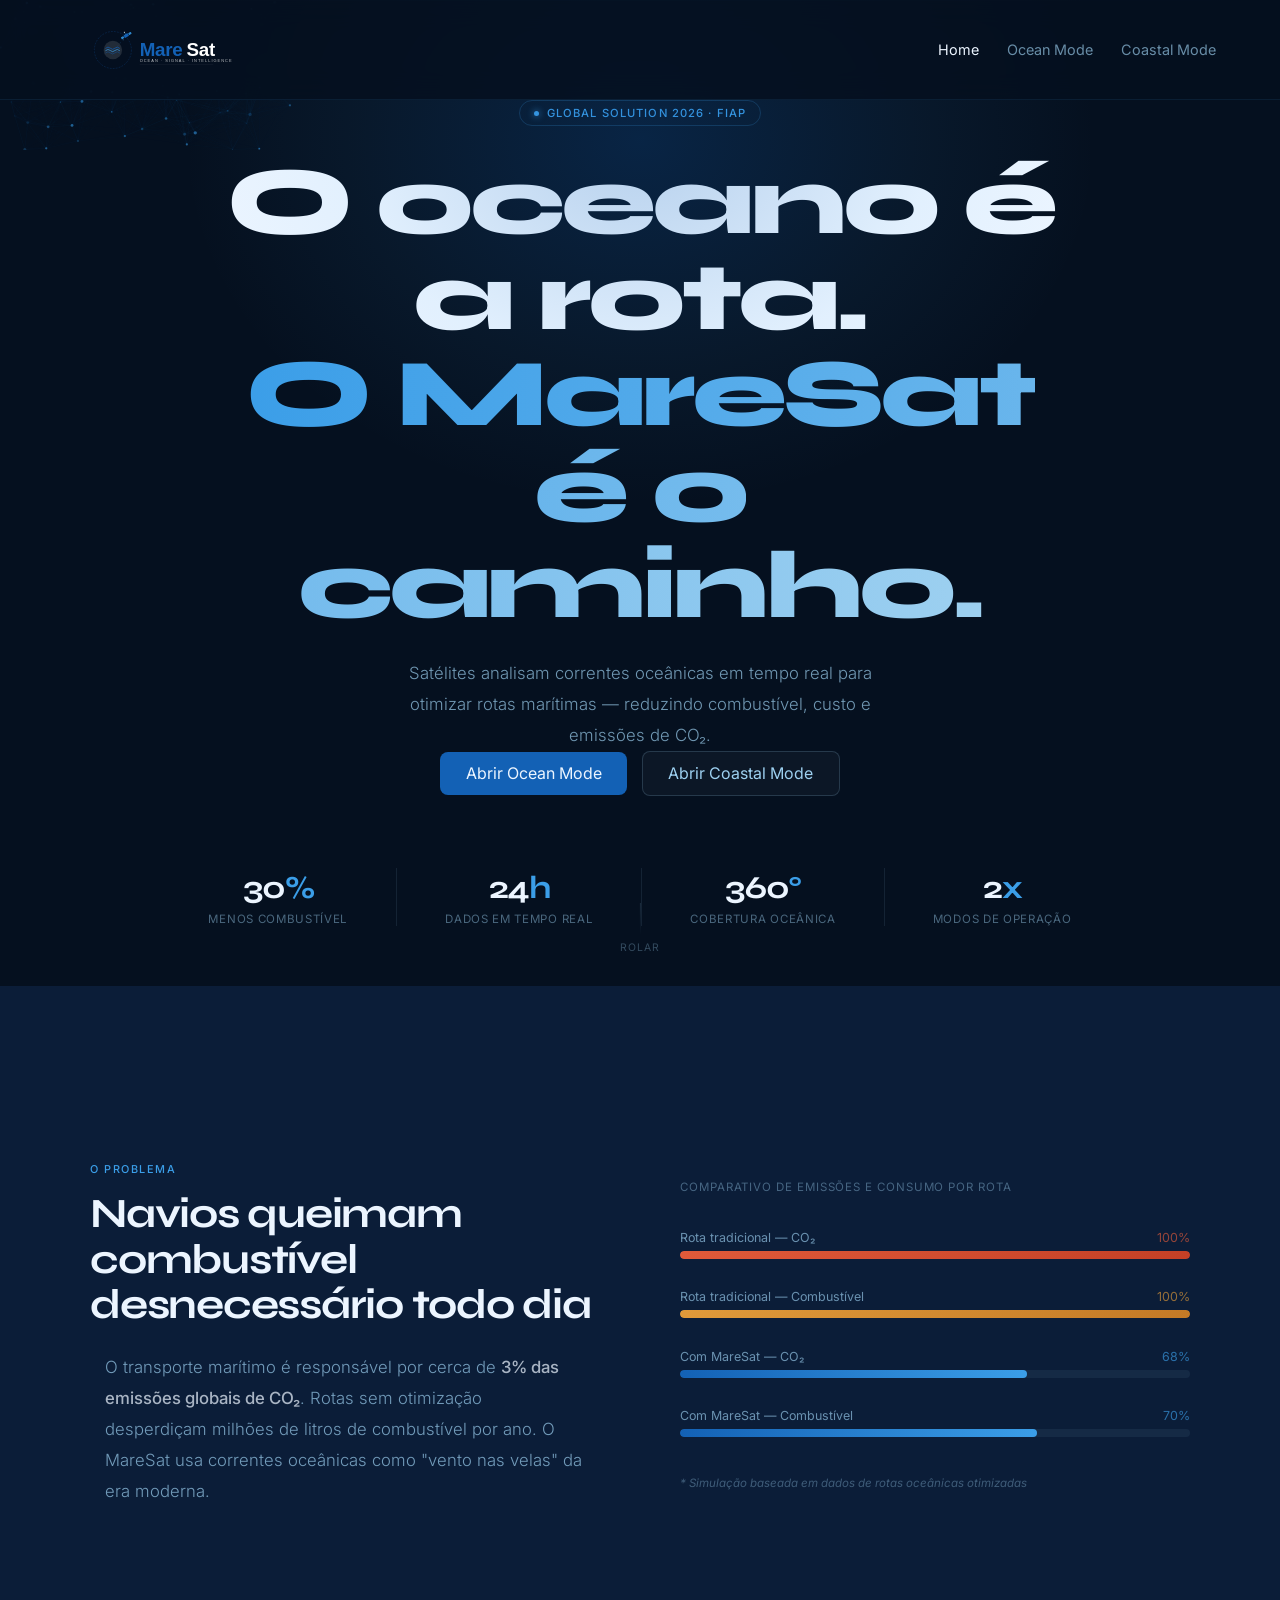
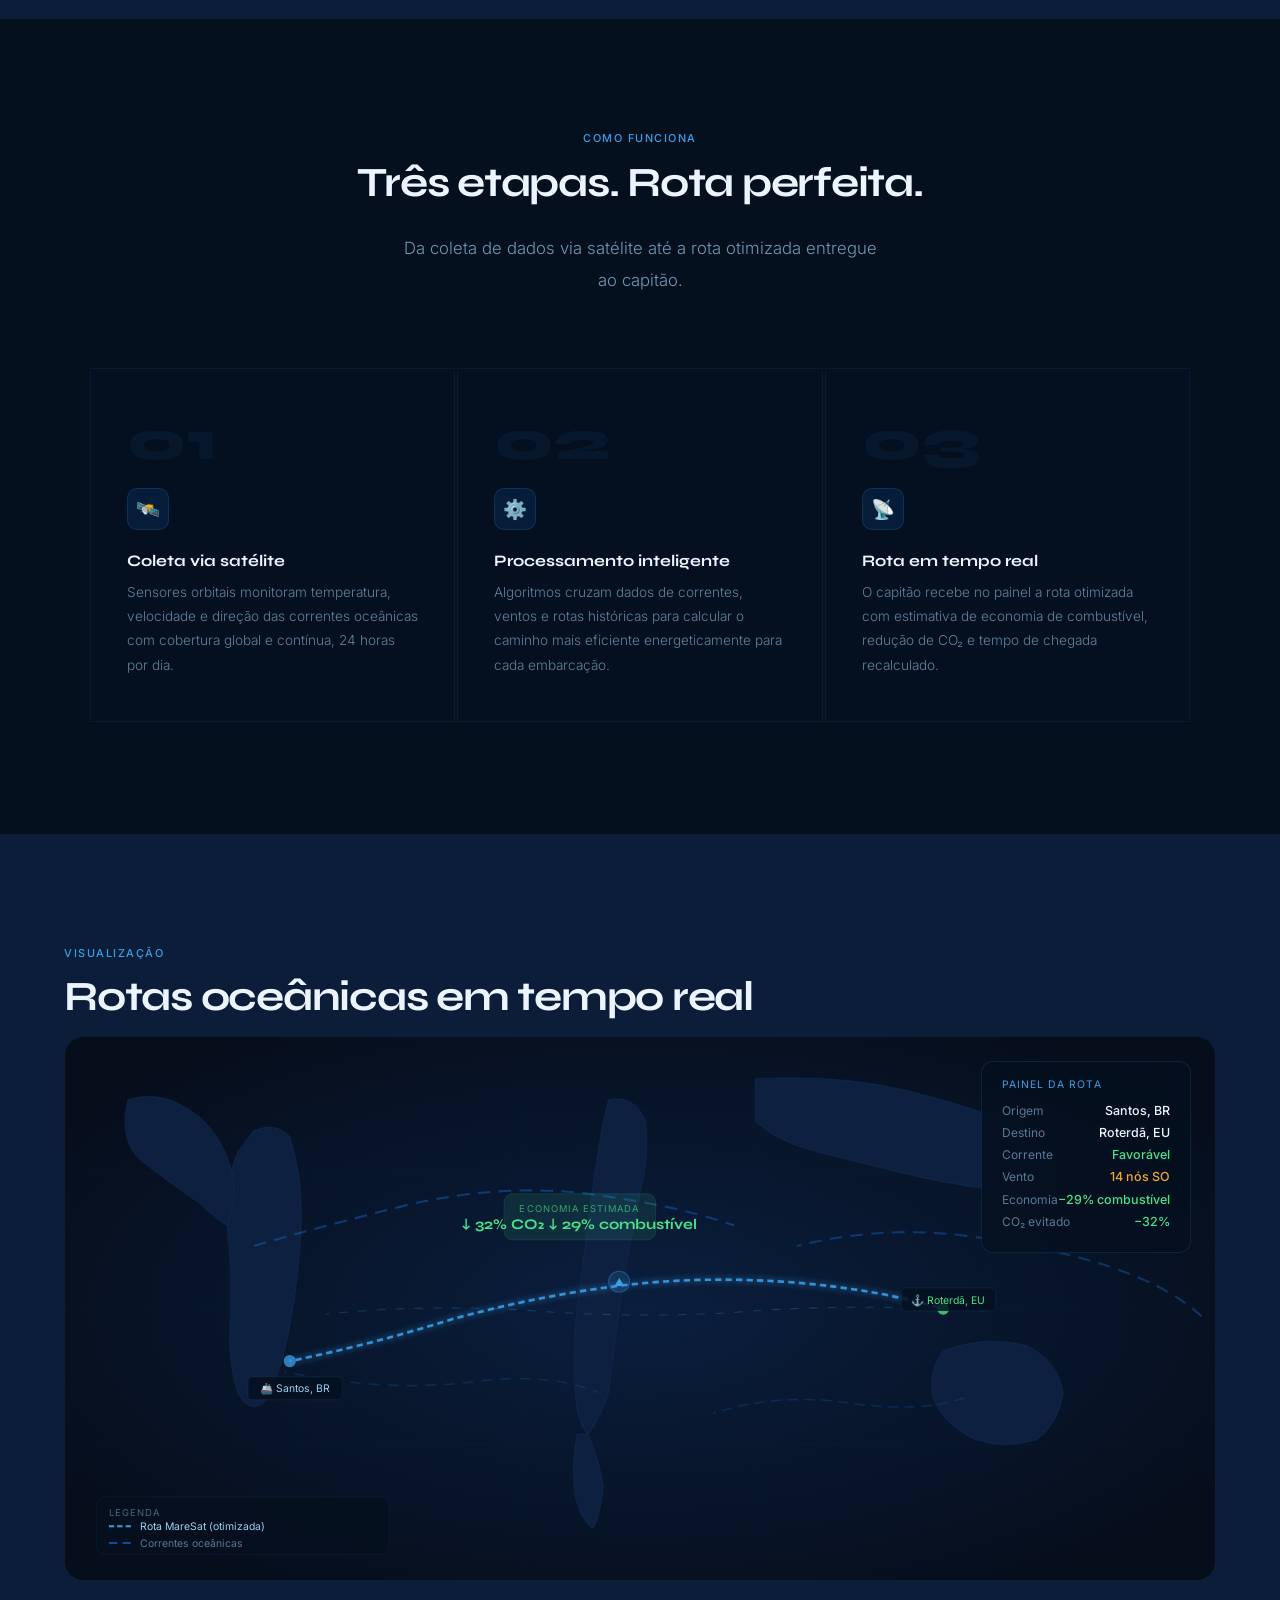
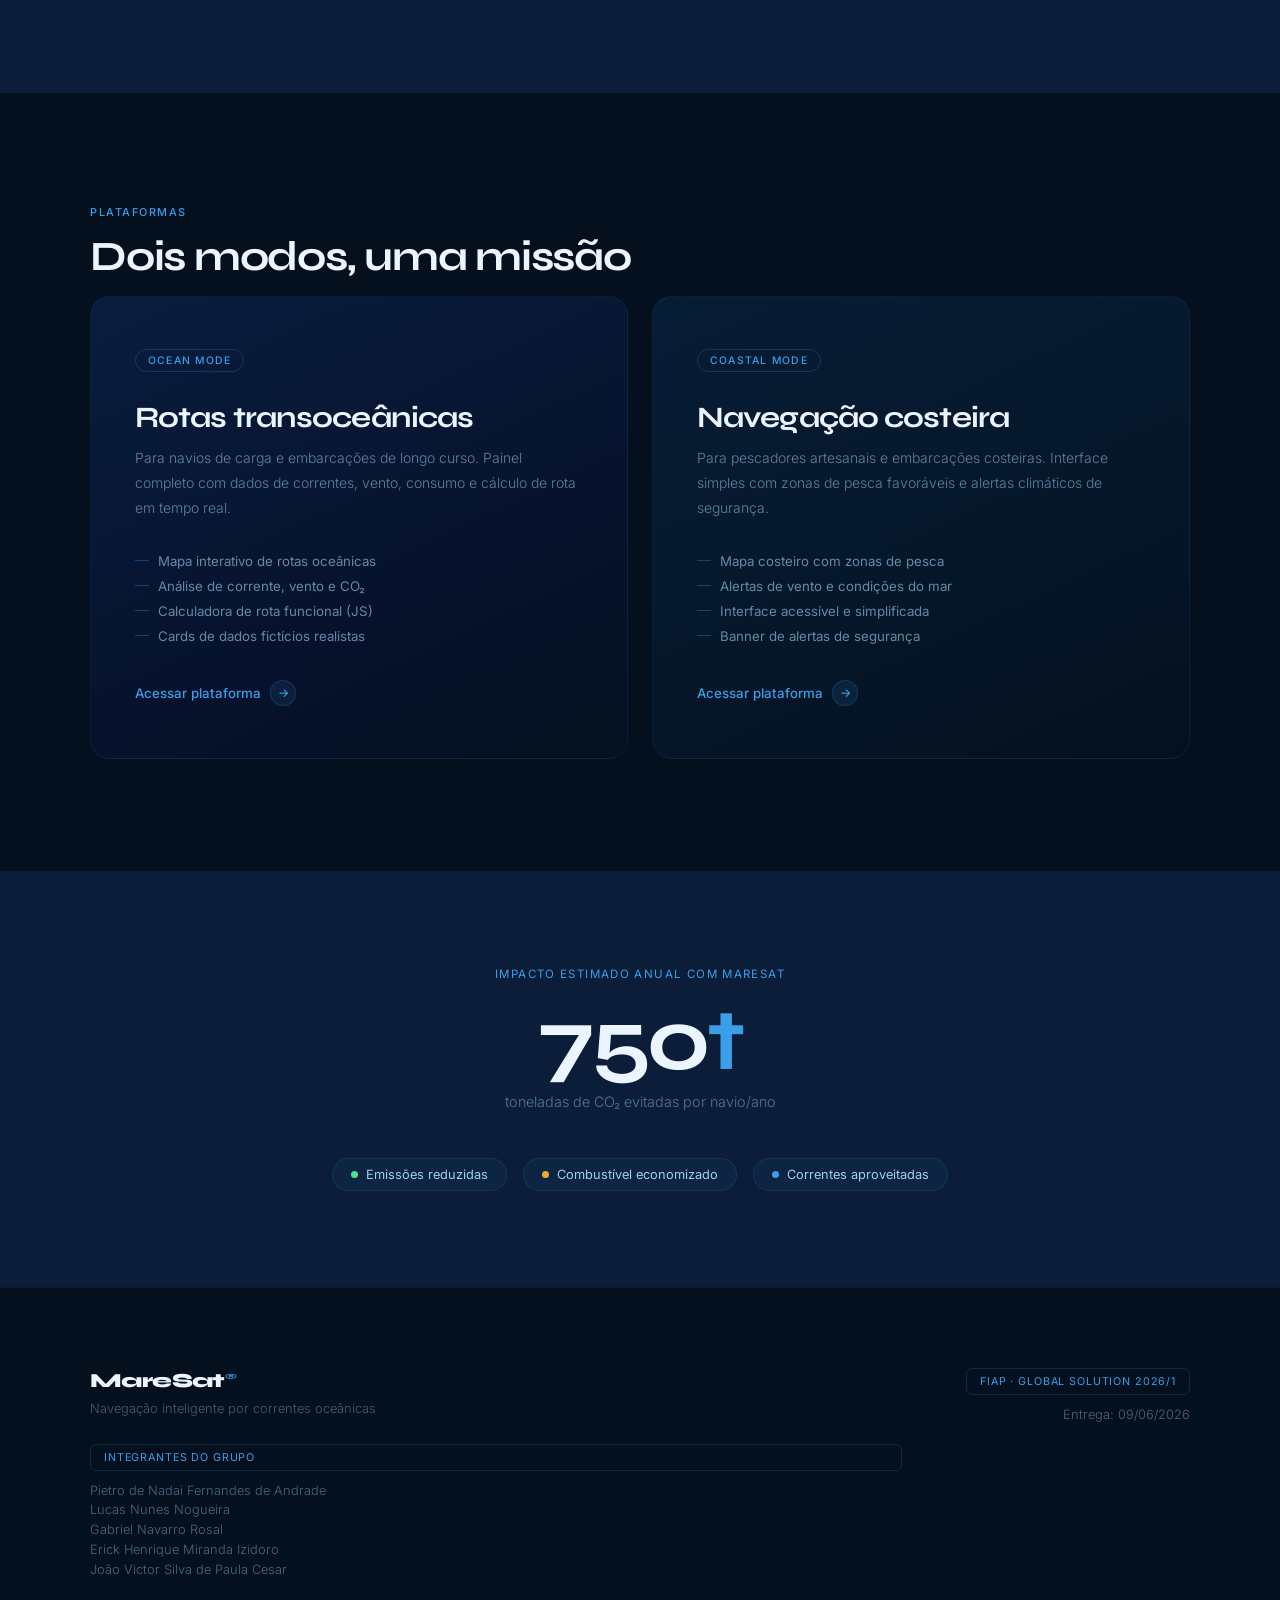
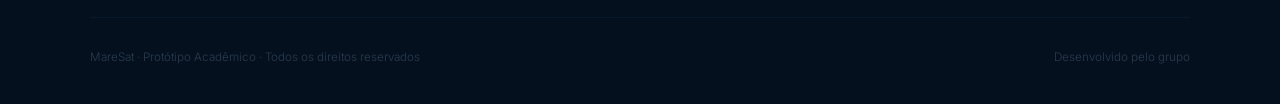
==== commit 77a5be90: "feat: versão final do projeto" ====
--- a/index.html
+++ b/index.html
@@ -15,20 +15,19 @@
 
 <body>
 
-  <!-- NAV -->
-  <nav>
+  <!-- Menu principal -->
+  <nav aria-label="Navegação principal">
     <a href="index.html" class="logo">
-      <img src="img/maresat_logo.svg" alt="MareSat Logo" height="150" class="d-inline-block align-text-top">
+      <img src="img/maresat_logo.svg" alt="MareSat Logo" height="150">
     </a>
     <div class="nav-links">
-      <a href="#problema">O Problema</a>
-      <a href="#como-funciona">Como Funciona</a>
-      <a href="#modos">Plataformas</a>
-      <a href="ocean.html" class="nav-btn">Acessar plataforma →</a>
+      <a href="index.html" class="active" aria-current="page">Home</a>
+      <a href="ocean.html">Ocean Mode</a>
+      <a href="coastal.html">Coastal Mode</a>
     </div>
   </nav>
 
-  <!-- HERO -->
+  <!-- Apresentação do projeto -->
   <section class="hero">
     <canvas class="hero-canvas" id="heroCanvas"></canvas>
     <div class="hero-glow"></div>
@@ -43,8 +42,8 @@
     </p>
 
     <div class="hero-btns">
-      <a href="ocean.html" class="btn btn-fill">🌊 Ocean Mode</a>
-      <a href="coastal.html" class="btn btn-ghost">🏖️ Coastal Mode</a>
+      <a href="ocean.html" class="btn btn-fill">Abrir Ocean Mode</a>
+      <a href="coastal.html" class="btn btn-ghost">Abrir Coastal Mode</a>
     </div>
 
     <div class="hero-stats">
@@ -70,11 +69,11 @@
     </div>
 
     <div class="scroll-hint">
-      <div class="scroll-bar"></div>scroll
+      <div class="scroll-bar"></div>rolar
     </div>
   </section>
 
-  <!-- PROBLEM / IMPACT -->
+  <!-- Problema e impacto -->
   <section class="impact" id="problema">
     <div class="sec-inner">
       <div class="impact-grid">
@@ -101,7 +100,7 @@
             <div class="bar-label"><span>Rota tradicional — Combustível</span><span style="color:#e09a3a">100%</span>
             </div>
             <div class="bar-track">
-              <div class="bar-fill bar-fuel" data-width="100"></div>
+              <div class="bar-fill bar-combustivel" data-width="100"></div>
             </div>
           </div>
           <div class="bar-row">
@@ -124,7 +123,7 @@
     </div>
   </section>
 
-  <!-- HOW -->
+  <!-- Como funciona -->
   <section class="how" id="como-funciona">
     <div class="how-head">
       <div class="kicker">Como funciona</div>
@@ -157,7 +156,7 @@
     </div>
   </section>
 
-  <!-- ANIMATED MAP -->
+  <!-- Mapa demonstrativo -->
   <section class="mapblock">
     <div class="map-inner">
       <div class="map-head">
@@ -309,7 +308,7 @@
             <text x="72" y="17" font-size="9" fill="rgba(75,227,138,0.65)" text-anchor="middle"
               font-family="Inter,sans-serif" letter-spacing="1">ECONOMIA ESTIMADA</text>
             <text x="72" y="34" font-size="14" fill="#4be38a" text-anchor="middle" font-family="Syne,sans-serif"
-              font-weight="700">↓ 32% CO₂ ↓ 29% Fuel</text>
+              font-weight="700">↓ 32% CO₂ ↓ 29% combustível</text>
           </g>
         </svg>
         <div class="map-overlay">
@@ -318,14 +317,14 @@
           <div class="ov-row"><span class="ov-key">Destino</span><span class="ov-val">Roterdã, EU</span></div>
           <div class="ov-row"><span class="ov-key">Corrente</span><span class="ov-val good">Favorável</span></div>
           <div class="ov-row"><span class="ov-key">Vento</span><span class="ov-val warn">14 nós SO</span></div>
-          <div class="ov-row"><span class="ov-key">Economia</span><span class="ov-val good">−29% fuel</span></div>
+          <div class="ov-row"><span class="ov-key">Economia</span><span class="ov-val good">−29% combustível</span></div>
           <div class="ov-row"><span class="ov-key">CO₂ evitado</span><span class="ov-val good">−32%</span></div>
         </div>
       </div>
     </div>
   </section>
 
-  <!-- MODES -->
+  <!-- Modos de uso -->
   <section class="modes" id="modos">
     <div class="sec-inner">
       <div class="modes-head">
@@ -363,7 +362,7 @@
     </div>
   </section>
 
-  <!-- CO2 COUNTER -->
+  <!-- Contador de impacto -->
   <section class="counter-section">
     <div class="counter-inner">
       <div class="counter-label">Impacto estimado anual com MareSat</div>
@@ -377,7 +376,7 @@
     </div>
   </section>
 
-  <!-- FOOTER -->
+  <!-- Rodapé -->
   <footer>
     <div class="footer-inner">
       <div>
@@ -399,12 +398,12 @@
     </div>
     <div class="footer-bottom">
       <p>MareSat · Protótipo Acadêmico · Todos os direitos reservados</p>
-      <p>Desenvolvido com 🌊 pelo grupo</p>
+      <p>Desenvolvido pelo grupo</p>
     </div>
   </footer>
 
   <script>
-    // ── HERO CANVAS — animated particles ──
+    // Partículas simples usadas apenas para dar movimento ao início da página.
     const canvas = document.getElementById('heroCanvas');
     const ctx = canvas.getContext('2d');
     let W, H, particles = [];
@@ -460,7 +459,7 @@
     }
     animCanvas();
 
-    // ── BAR CHART ANIMATION on scroll ──
+    // Anima o gráfico quando a seção de impacto aparece na tela.
     const bars = document.querySelectorAll('.bar-fill');
     const obs = new IntersectionObserver(entries => {
       entries.forEach(e => {
@@ -475,7 +474,7 @@
     const impactSec = document.querySelector('.impact-visual');
     if (impactSec) obs.observe(impactSec);
 
-    // ── CO2 COUNTER ──
+    // Contador visual do impacto estimado.
     const counterEl = document.getElementById('counterNum');
     let counted = false;
     const counterObs = new IntersectionObserver(entries => {
@@ -495,7 +494,7 @@
     }, { threshold: 0.5 });
     counterObs.observe(counterEl);
 
-    // ── SCROLL REVEAL ──
+    // Entrada suave dos cards principais.
     const revealEls = document.querySelectorAll('.step, .card, .stat');
     const revObs = new IntersectionObserver(entries => {
       entries.forEach((e, i) => {
@@ -518,4 +517,4 @@
 
 </body>
 
-</html>+</html>
--- a/css/style.css
+++ b/css/style.css
@@ -44,77 +44,75 @@
   font: inherit;
 }
 
-/* NAV */
-nav,
-.navbar,
-.navbar-expand-lg {
-  background: rgba(5, 16, 31, 0.85) !important;
-  backdrop-filter: blur(14px);
-  border-bottom: 1px solid rgba(59, 158, 232, 0.1);
-}
-
-nav {
-  position: fixed;
-  top: 0;
-  left: 0;
-  right: 0;
-  z-index: 300;
-  height: 100px;
-  display: flex;
-  align-items: center;
-  justify-content: space-between;
-  padding: 0 5vw;
-}
-
-.logo,
-.navbar-brand {
-  font-family: 'Syne', sans-serif;
-  font-weight: 800;
-  font-size: 1.2rem;
-  letter-spacing: -0.03em;
-  color: var(--white);
-}
-
-.logo sup,
-.f-logo sup {
-  font-size: 0.45rem;
-  color: var(--bright);
+/* Menu principal */
+nav {
+  background: rgba(5, 16, 31, 0.85) !important;
+  backdrop-filter: blur(14px);
+  border-bottom: 1px solid rgba(59, 158, 232, 0.1);
+  position: fixed;
+  top: 0;
+  left: 0;
+  right: 0;
+  z-index: 300;
+  min-height: 100px;
+  display: flex;
+  align-items: center;
+  justify-content: space-between;
+  gap: 1.5rem;
+  padding: 0 5vw;
+}
+
+.logo {
+  font-family: 'Syne', sans-serif;
+  font-weight: 800;
+  font-size: 1.2rem;
+  letter-spacing: -0.03em;
+  color: var(--white);
+}
+
+.logo img {
+  display: block;
+  width: auto;
+  height: 72px;
+}
+
+.logo sup,
+.f-logo sup {
+  font-size: 0.45rem;
+  color: var(--bright);
   vertical-align: super;
   letter-spacing: 0.08em;
-  text-transform: uppercase;
-}
-
-.navbar-nav,
-.nav-links {
-  display: flex;
-  align-items: center;
-  gap: 1.75rem;
-}
-
-.navbar-nav .nav-link,
-.nav-links a {
-  font-size: 0.9rem;
-  color: var(--ice);
-  opacity: 0.65;
-  transition: opacity 0.2s, color 0.2s;
-}
-
-.navbar-nav .nav-link:hover,
-.nav-links a:hover {
-  opacity: 1;
-  color: var(--white);
-}
-
-.navbar-nav .nav-link.active,
-.nav-links a.active,
-.nav-btn {
-  opacity: 1;
-  color: var(--white) !important;
-}
-
-.nav-btn,
-.btn-fill,
-.btn-primary {
+  text-transform: uppercase;
+}
+
+.nav-links {
+  display: flex;
+  align-items: center;
+  justify-content: flex-end;
+  gap: 1.75rem;
+  flex-wrap: wrap;
+}
+
+.nav-links a {
+  font-size: 0.9rem;
+  color: var(--ice);
+  opacity: 0.65;
+  transition: opacity 0.2s, color 0.2s;
+}
+
+.nav-links a:hover {
+  opacity: 1;
+  color: var(--white);
+}
+
+.nav-links a.active,
+.nav-links a[aria-current="page"] {
+  opacity: 1;
+  color: var(--white) !important;
+}
+
+.btn-fill,
+.btn-primary {
   display: inline-flex;
   align-items: center;
   justify-content: center;
@@ -128,11 +126,10 @@
   transition: background 0.2s, transform 0.2s, box-shadow 0.2s;
 }
 
-.nav-btn:hover,
-.btn-fill:hover,
-.btn-primary:hover {
-  background: var(--bright);
-}
+.btn-fill:hover,
+.btn-primary:hover {
+  background: var(--bright);
+}
 
 .btn-ghost {
   display: inline-flex;
@@ -234,14 +231,13 @@
   max-width: 510px;
 }
 
-.hero-btns,
-.counter-badges,
-.impact-grid,
-.cards,
-.route_output .row {
-  display: flex;
-  gap: 0.9rem;
-  flex-wrap: wrap;
+.hero-btns,
+.counter-badges,
+.impact-grid,
+.cards {
+  display: flex;
+  gap: 0.9rem;
+  flex-wrap: wrap;
   justify-content: center;
   align-items: center;
 }
@@ -430,7 +426,7 @@
   background: linear-gradient(90deg, #e05a3a, #c44026);
 }
 
-.bar-fuel {
+.bar-combustivel {
   background: linear-gradient(90deg, #e09a3a, #c47a26);
 }
 
@@ -880,18 +876,22 @@
   max-width: 760px;
 }
 
-.page-hero .btn-group {
-  display: flex;
-  gap: 1rem;
-  flex-wrap: wrap;
-  margin-top: 2rem;
-}
-
-.map-wrapper {
-  position: relative;
-  display: block;
-  line-height: 0;
-}
+.page-hero .btn-group {
+  display: flex;
+  gap: 1rem;
+  flex-wrap: wrap;
+  margin-top: 2rem;
+}
+
+.platform-main {
+  padding-top: 100px;
+}
+
+.map-wrapper {
+  position: relative;
+  display: block;
+  line-height: 0;
+}
 
 .route_panel {
   background: var(--surface-strong);
@@ -929,30 +929,64 @@
   border-radius: 8px;
 }
 
-.route_panel .form-control::placeholder {
-  color: rgba(255, 255, 255, 0.3);
-}
-
-.route_inputs {
-  display: flex;
-  gap: 12px;
-  align-items: flex-end;
-  flex-wrap: wrap;
-}
-
-.route_inputs .mb-3 {
-  flex: 1;
-  margin-bottom: 0 !important;
-}
+.route_panel .form-control::placeholder {
+  color: rgba(255, 255, 255, 0.3);
+}
+
+.route-status {
+  min-height: 1.4rem;
+  margin: 0.9rem 0 0;
+  color: rgba(157, 208, 240, 0.65);
+  font-size: 0.85rem;
+}
+
+.route-status.error {
+  color: #ff987e;
+}
+
+.route-status.success {
+  color: #4be38a;
+}
+
+.route_inputs {
+  display: flex;
+  gap: 12px;
+  align-items: flex-end;
+  flex-wrap: wrap;
+}
+
+.input-group {
+  display: flex;
+  flex-direction: column;
+  gap: 0.4rem;
+}
+
+.route_inputs .input-group {
+  flex: 1;
+  margin-bottom: 0 !important;
+}
 
 .route_output {
   background: transparent;
   border-top: 1px solid rgba(59, 158, 232, 0.15);
 }
 
-.route_output .row {
-  margin: 0;
-}
+.route-grid,
+.source-grid {
+  display: grid;
+  gap: 1rem;
+}
+
+.route-grid {
+  grid-template-columns: repeat(6, minmax(130px, 1fr));
+  padding: 1.25rem 0 0;
+}
+
+.source-grid {
+  grid-template-columns: repeat(3, minmax(180px, 1fr));
+  max-width: 1100px;
+  margin: 0 auto;
+}
 
 .data-card {
   background: rgba(19, 97, 181, 0.08);
@@ -993,25 +1027,11 @@
   color: rgba(157, 208, 240, 0.5);
 }
 
-.route_output .col-md-2 {
-  border-right: 1px solid rgba(59, 158, 232, 0.1);
-  padding: 20px 24px;
-}
-
-.route_output .col-md-2:hover {
-  background: rgba(19, 97, 181, 0.15);
-  border-color: rgba(59, 158, 232, 0.4);
-}
-
-.route_output .col-md-2:last-child {
-  border-right: none;
-}
-
-.data-sources {
-  background-color: #050f1e;
-  padding: 60px 0;
-  border-top: 1px solid rgba(59, 158, 232, 0.15);
-}
+.data-sources {
+  background-color: #050f1e;
+  padding: 60px 25px;
+  border-top: 1px solid rgba(59, 158, 232, 0.15);
+}
 
 .source-card {
   padding: 30px 20px;
@@ -1073,16 +1093,165 @@
   margin-bottom: 0.75rem;
 }
 
-.coastal-card p {
-  color: rgba(157, 208, 240, 0.7);
-  opacity: 0.9;
-}
-
-/* Footer overrides for page layout */
-footer .container,
-footer .footer-inner {
-  width: 100%;
-}
+.coastal-card p {
+  color: rgba(157, 208, 240, 0.7);
+  opacity: 0.9;
+}
+
+.alert-section {
+  padding: 4rem 5vw;
+  background: var(--navy);
+}
+
+.safety-alert {
+  display: flex;
+  justify-content: space-between;
+  gap: 2rem;
+  align-items: center;
+  border: 1px solid rgba(240, 168, 50, 0.35);
+  border-left: 6px solid #f0a832;
+  border-radius: 14px;
+  padding: 1.5rem;
+  background: rgba(240, 168, 50, 0.08);
+}
+
+.safety-alert h2 {
+  font-family: 'Syne', sans-serif;
+  margin-bottom: 0.5rem;
+}
+
+.safety-alert p,
+.coastal-note,
+.zone-card p,
+.zone-card small {
+  color: rgba(157, 208, 240, 0.72);
+  line-height: 1.7;
+}
+
+.alert-level {
+  min-width: 110px;
+  border-radius: 999px;
+  padding: 0.55rem 1rem;
+  background: rgba(240, 168, 50, 0.15);
+  color: #ffd27a;
+  font-family: 'Syne', sans-serif;
+  font-weight: 700;
+  text-align: center;
+}
+
+.coastal-map-wrap {
+  min-height: 420px;
+}
+
+.coastal-map {
+  width: 100%;
+  display: block;
+}
+
+.map-zone circle {
+  fill: rgba(75, 227, 138, 0.12);
+  stroke: rgba(75, 227, 138, 0.65);
+  stroke-width: 2;
+}
+
+.map-zone.active circle {
+  fill: rgba(59, 158, 232, 0.25);
+  stroke: var(--bright);
+  stroke-width: 4;
+}
+
+.map-zone.warning circle {
+  fill: rgba(224, 90, 58, 0.12);
+  stroke: rgba(224, 90, 58, 0.7);
+}
+
+.map-zone text,
+.map-label text {
+  fill: var(--white);
+  font-family: 'Inter', sans-serif;
+  font-size: 16px;
+  font-weight: 700;
+  text-anchor: middle;
+}
+
+.map-label rect {
+  fill: rgba(5, 16, 31, 0.88);
+  stroke: rgba(157, 208, 240, 0.25);
+}
+
+.zone-grid {
+  display: grid;
+  grid-template-columns: repeat(4, 1fr);
+  gap: 1rem;
+}
+
+.zone-card {
+  text-align: left;
+  border: 1px solid rgba(59, 158, 232, 0.15);
+  border-radius: 14px;
+  padding: 1.4rem;
+  background: rgba(5, 16, 31, 0.75);
+  color: var(--white);
+  cursor: pointer;
+  transition: transform 0.2s, border-color 0.2s, background 0.2s;
+}
+
+.zone-card:hover,
+.zone-card:focus,
+.zone-card.active {
+  outline: none;
+  transform: translateY(-5px);
+  border-color: rgba(59, 158, 232, 0.55);
+  background: rgba(19, 97, 181, 0.16);
+}
+
+.zone-card h3 {
+  font-family: 'Syne', sans-serif;
+  font-size: 1.15rem;
+  margin: 0.85rem 0 0.55rem;
+}
+
+.zone-card small {
+  display: block;
+  margin-top: 0.8rem;
+  font-size: 0.78rem;
+}
+
+.zone-tag {
+  display: inline-flex;
+  border-radius: 999px;
+  padding: 0.25rem 0.7rem;
+  font-size: 0.72rem;
+  font-weight: 700;
+}
+
+.zone-tag.good {
+  background: rgba(75, 227, 138, 0.12);
+  color: #4be38a;
+}
+
+.zone-tag.neutral {
+  background: rgba(240, 168, 50, 0.12);
+  color: #f0a832;
+}
+
+.zone-tag.alert {
+  background: rgba(224, 90, 58, 0.14);
+  color: #ff987e;
+}
+
+.coastal-note {
+  margin-top: 1.5rem;
+  border: 1px solid rgba(59, 158, 232, 0.18);
+  border-radius: 12px;
+  padding: 1rem 1.25rem;
+  background: rgba(19, 97, 181, 0.1);
+}
+
+/* Ajuste do rodapé nas páginas internas */
+footer .footer-inner {
+  width: 100%;
+}
 
 /* Animations */
 @keyframes rise {
@@ -1123,28 +1292,45 @@
 }
 
 /* Responsive */
-@media (max-width: 900px) {
-  nav {
-    height: auto;
-    padding: 1rem 4vw;
-  }
-
-  .hero,
-  .page-hero,
+@media (max-width: 900px) {
+  nav {
+    position: sticky;
+    min-height: auto;
+    padding: 1rem 4vw;
+  }
+
+  .logo img {
+    height: 58px;
+  }
+
+  .hero,
+  .page-hero,
   .impact,
   .how,
   .mapblock,
   .modes,
   .counter-section {
-    padding: 6rem 4vw;
-  }
-
-  .steps,
-  .cards,
-  .impact-grid,
-  .coastal-panel {
-    grid-template-columns: 1fr;
-  }
+    padding: 6rem 4vw;
+  }
+
+  .platform-main {
+    padding-top: 0;
+  }
+
+  .steps,
+  .cards,
+  .impact-grid,
+  .route-grid,
+  .source-grid,
+  .coastal-panel,
+  .zone-grid {
+    grid-template-columns: 1fr;
+  }
+
+  .safety-alert {
+    align-items: flex-start;
+    flex-direction: column;
+  }
 
   .step:first-child,
   .step:last-child {
@@ -1160,22 +1346,29 @@
     text-align: left;
   }
 
-  .navbar-nav,
-  .nav-links {
-    flex-direction: column;
-    gap: 1rem;
-  }
-
+  .nav-links {
+    justify-content: center;
+    gap: 1rem;
+  }
+
   .route_inputs {
     flex-direction: column;
   }
 }
 
-@media (max-width: 620px) {
-  .hero h1,
-  .section-heading {
-    font-size: clamp(2.4rem, 8vw, 3.6rem);
-  }
+@media (max-width: 620px) {
+  nav {
+    flex-direction: column;
+  }
+
+  .nav-links {
+    gap: 0.75rem;
+  }
+
+  .hero h1,
+  .section-heading {
+    font-size: clamp(2.4rem, 8vw, 3.6rem);
+  }
 
   .hero-stats {
     gap: 1.2rem;
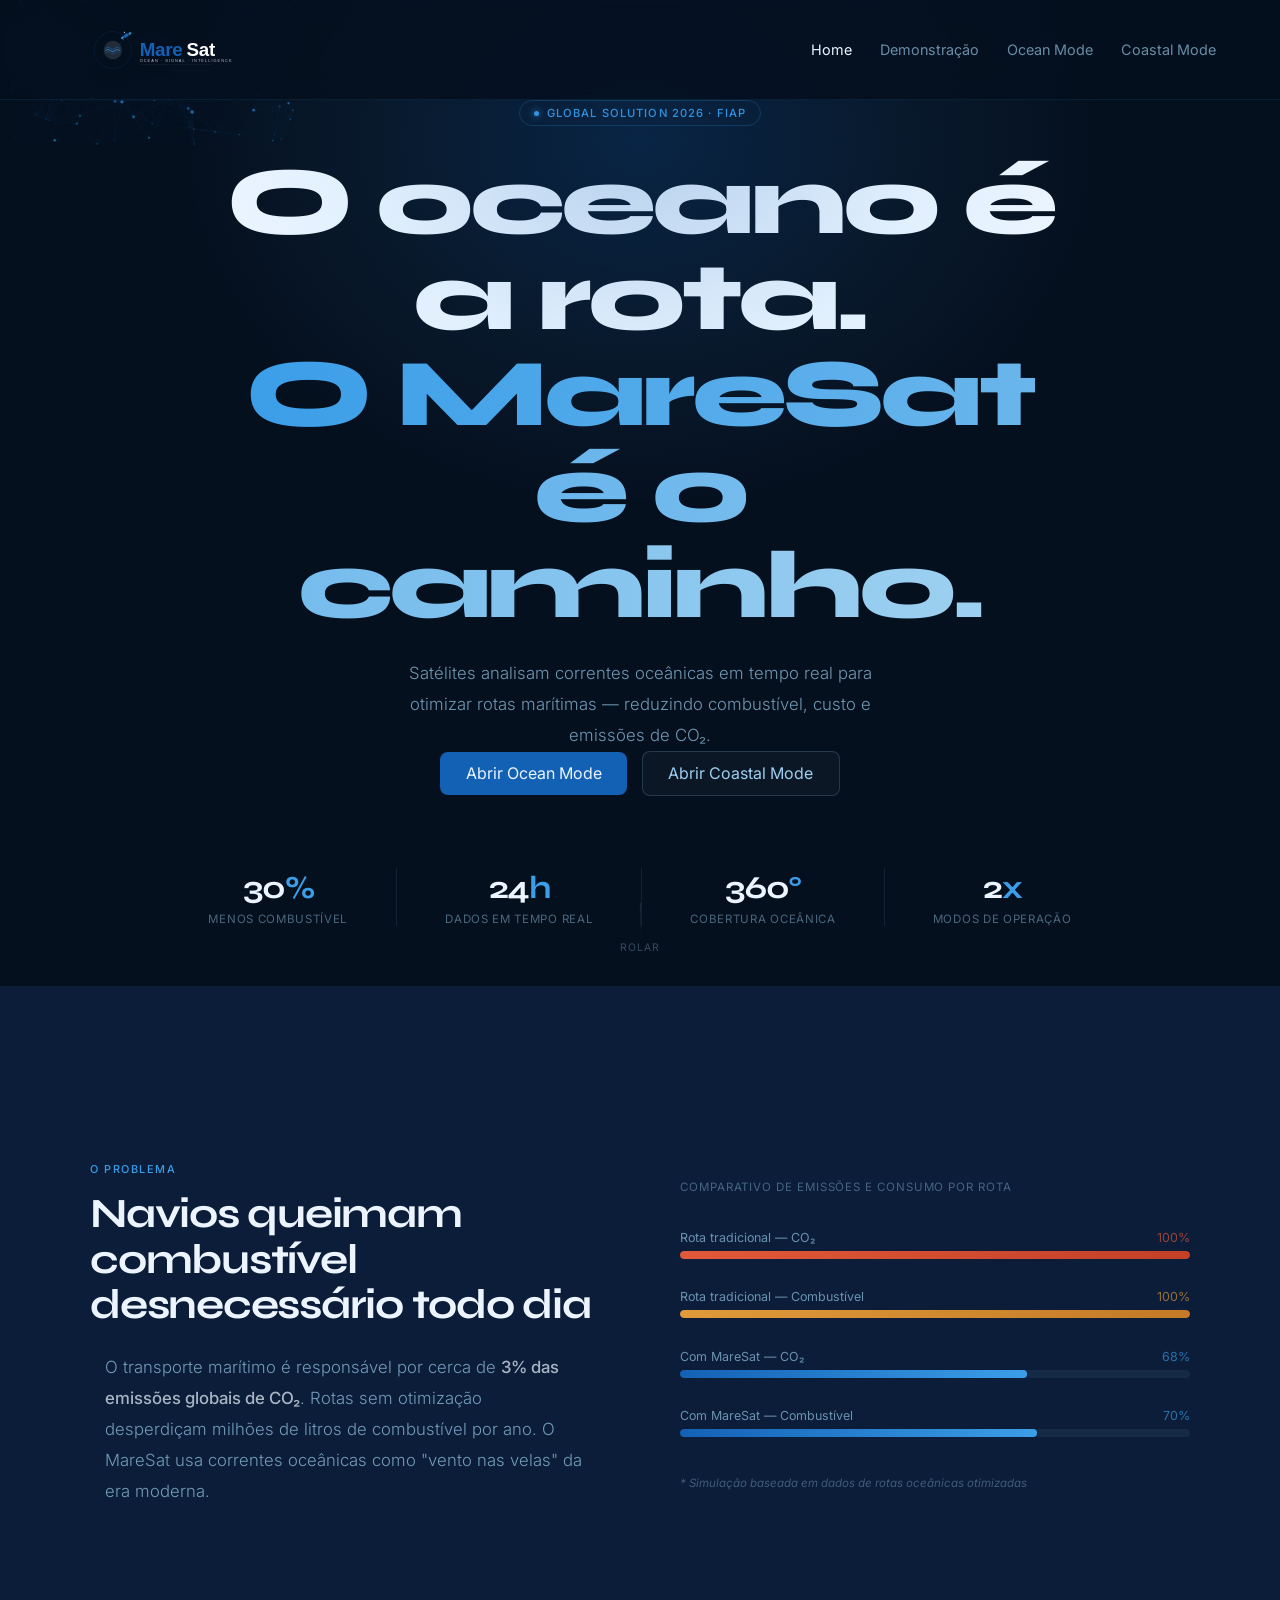
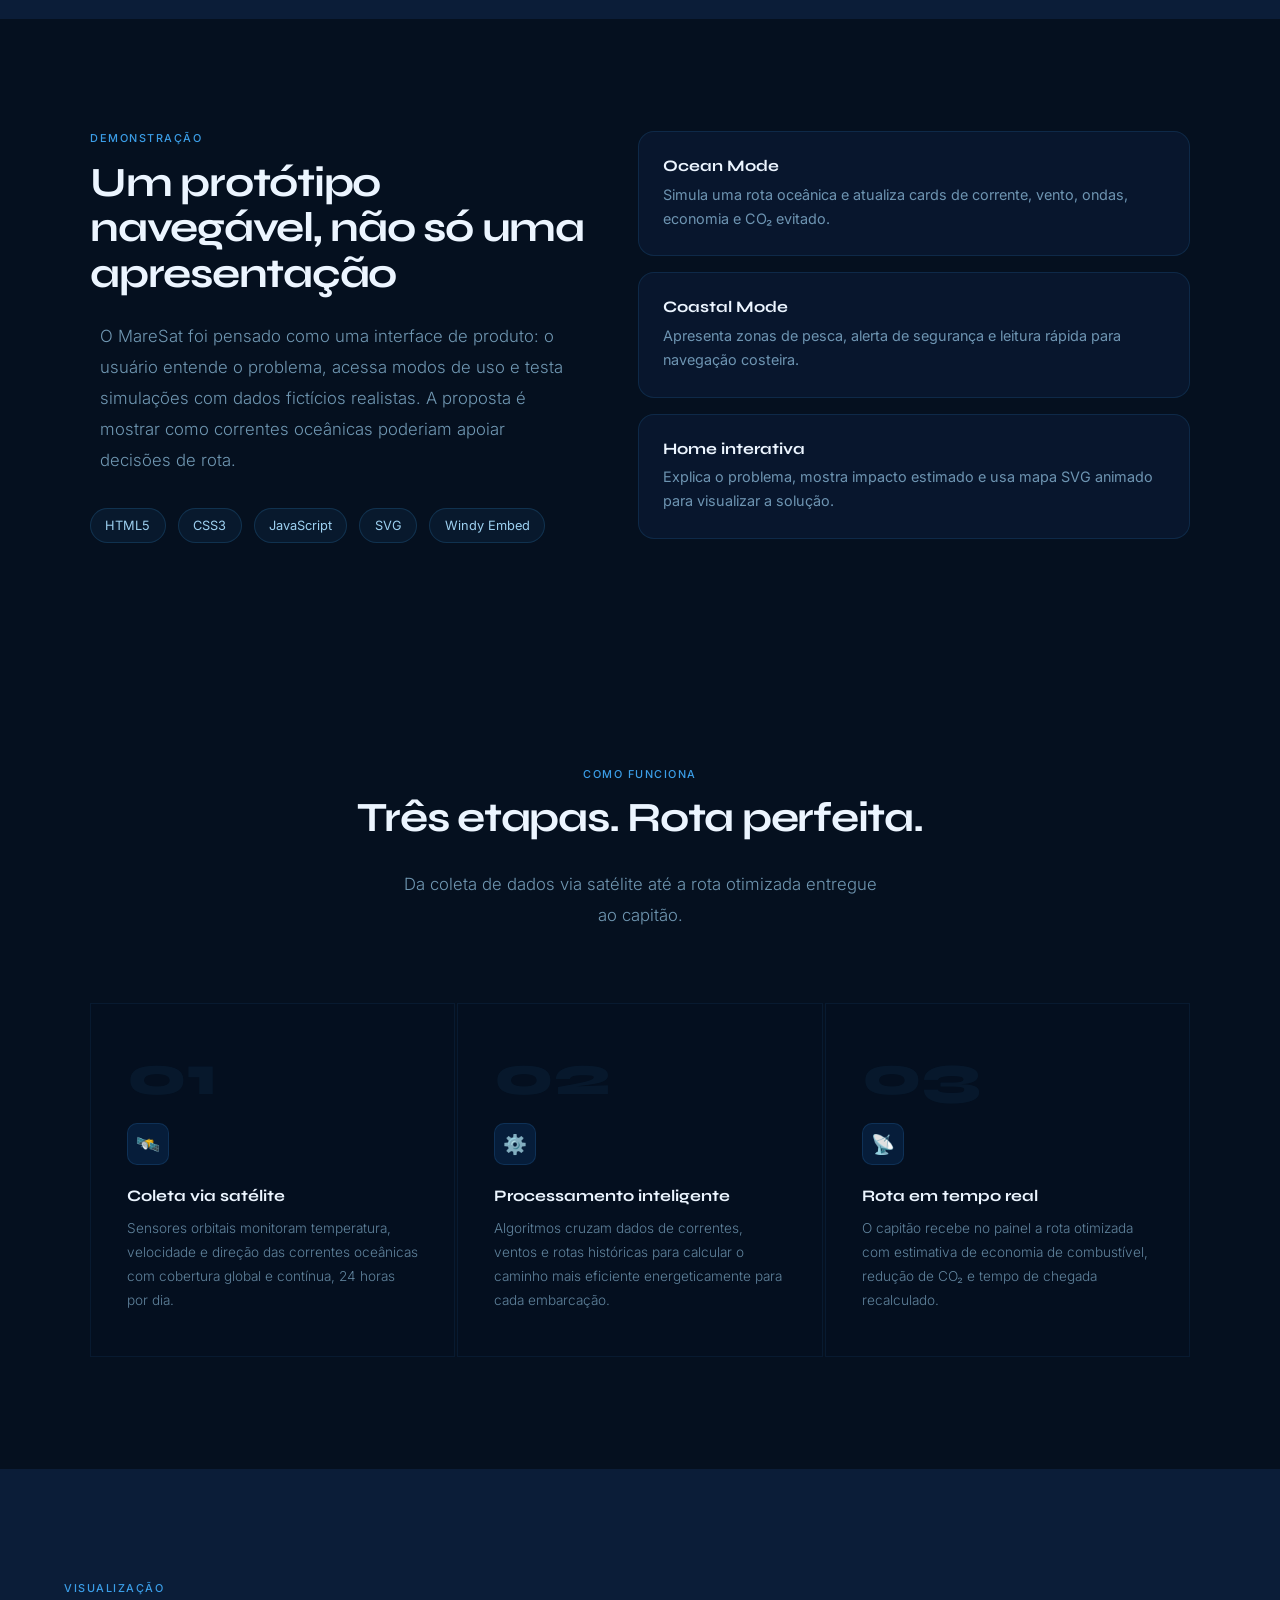
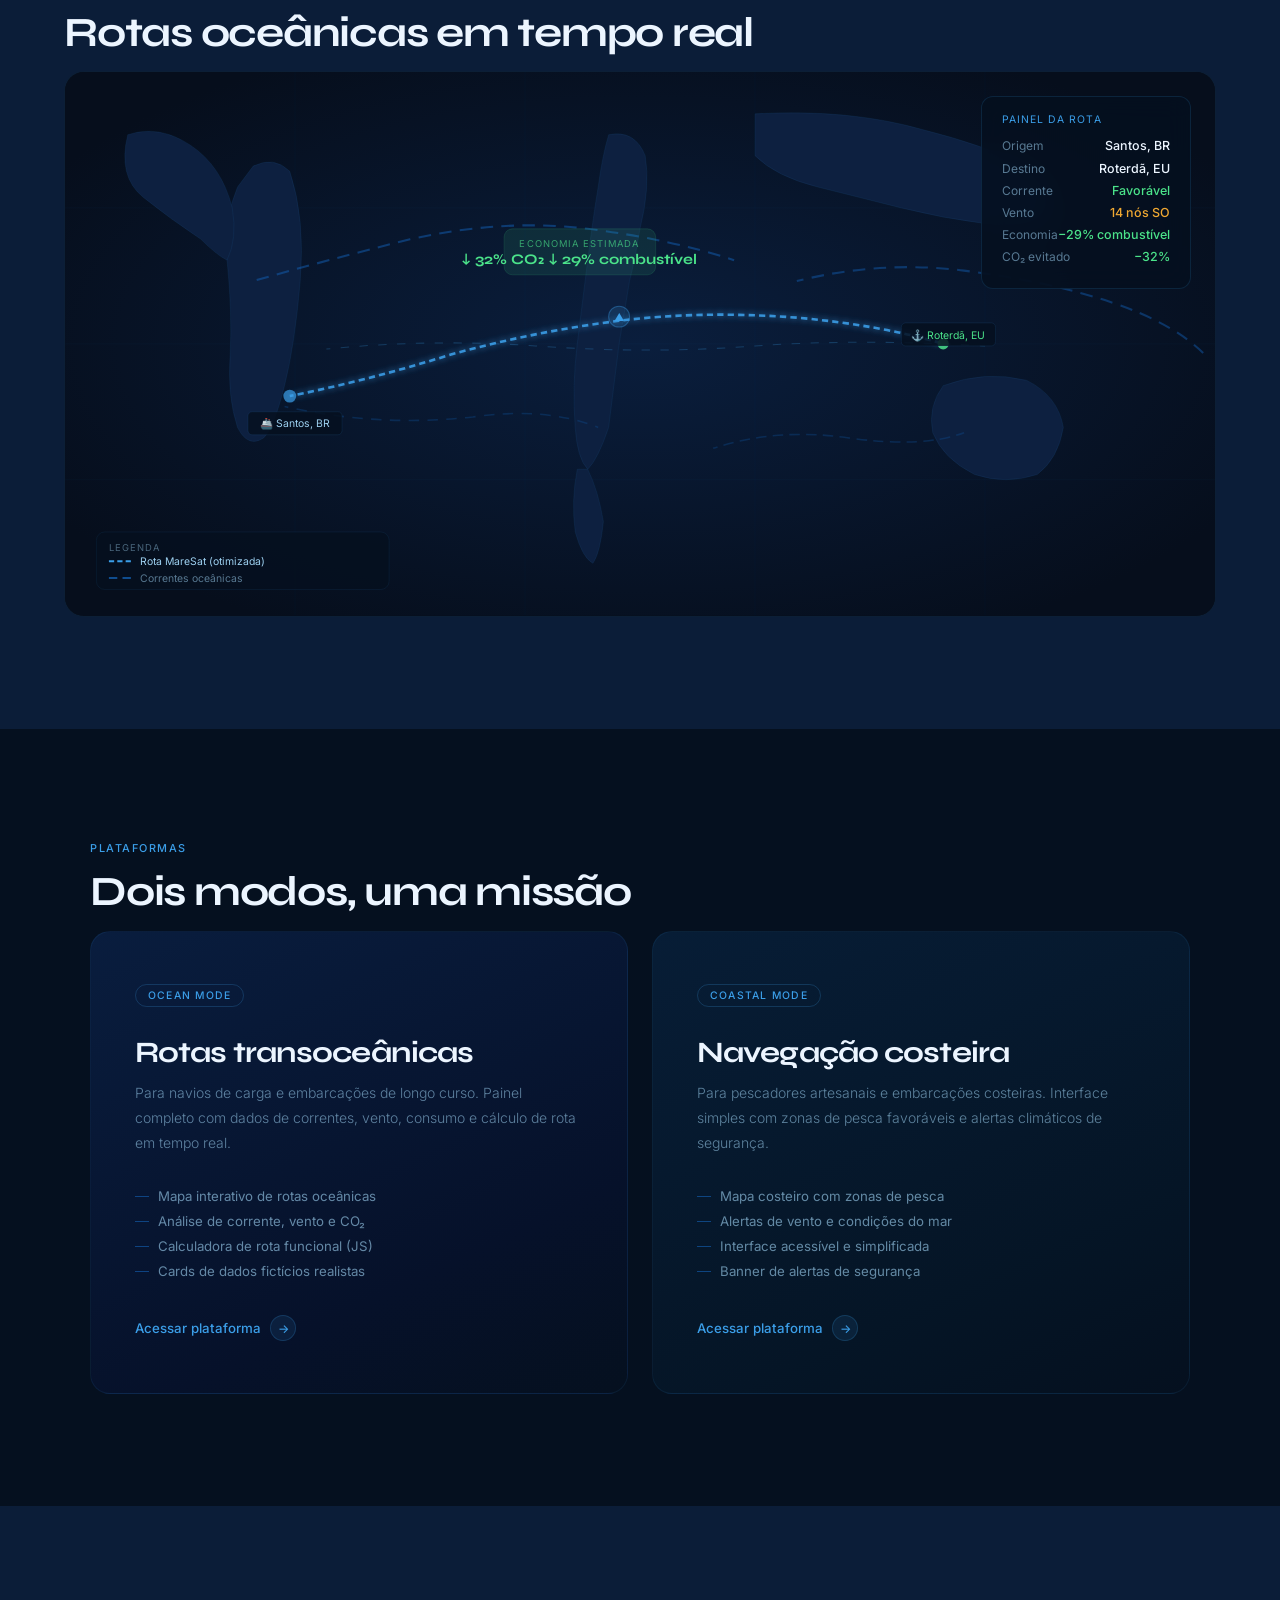
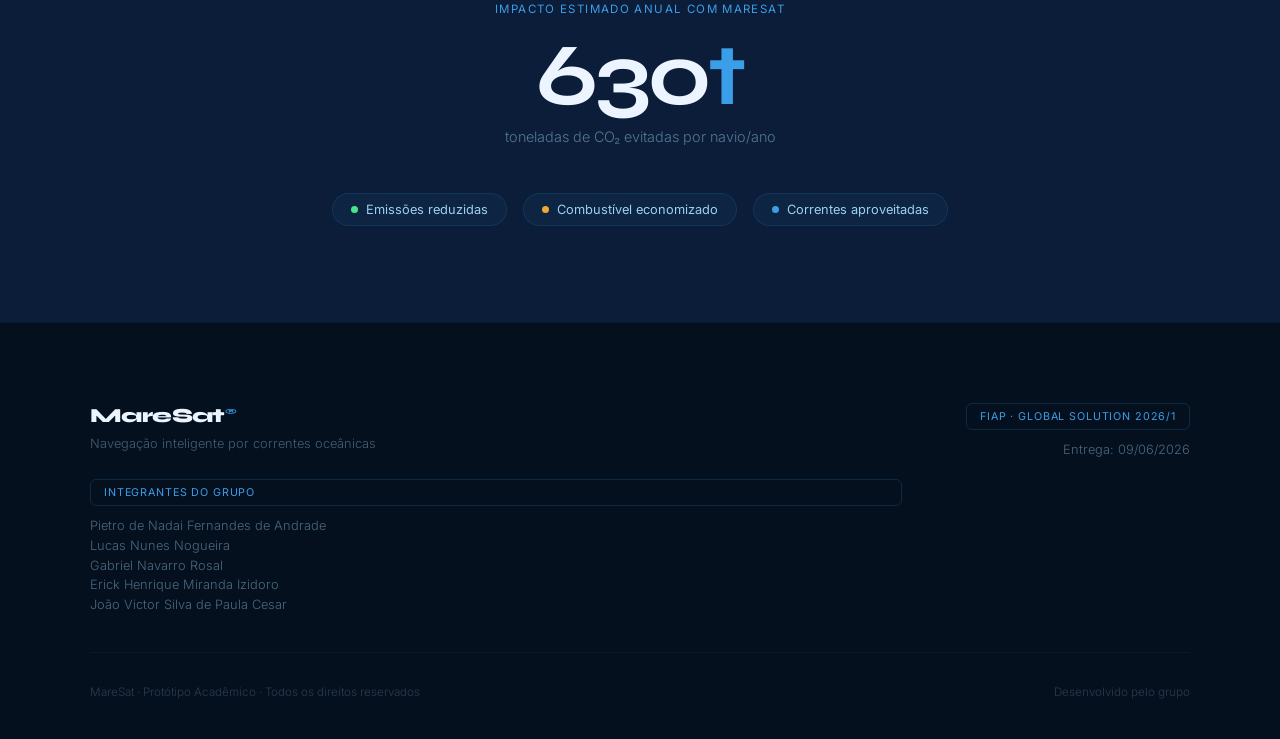
==== commit d3e424f0: "feat: improve MareSat portfolio presentation" ====
--- a/index.html
+++ b/index.html
@@ -5,6 +5,8 @@
   <meta charset="UTF-8" />
   <meta name="viewport" content="width=device-width, initial-scale=1.0" />
   <title>MareSat — Navegação Inteligente por Correntes Oceânicas</title>
+  <meta name="description"
+    content="Protótipo web acadêmico da FIAP para simular navegação inteligente com correntes oceânicas, economia de combustível e redução de emissões." />
   <link rel="preconnect" href="https://fonts.googleapis.com" />
   <link rel="preconnect" href="https://fonts.gstatic.com" crossorigin />
   <link
@@ -22,6 +24,7 @@
     </a>
     <div class="nav-links">
       <a href="index.html" class="active" aria-current="page">Home</a>
+      <a href="#demo">Demonstração</a>
       <a href="ocean.html">Ocean Mode</a>
       <a href="coastal.html">Coastal Mode</a>
     </div>
@@ -117,7 +120,46 @@
             </div>
           </div>
 
-          <p class="chart-note">* Simulação baseada em dados de rotas oceânicas otimizadas</p>
+    <p class="chart-note">* Simulação baseada em dados de rotas oceânicas otimizadas</p>
+        </div>
+      </div>
+    </div>
+  </section>
+
+  <!-- Demonstração do protótipo -->
+  <section class="demo" id="demo">
+    <div class="sec-inner">
+      <div class="demo-grid">
+        <div>
+          <div class="kicker">Demonstração</div>
+          <h2 class="sec-h">Um protótipo navegável, não só uma apresentação</h2>
+          <p class="sec-p">
+            O MareSat foi pensado como uma interface de produto: o usuário entende o problema,
+            acessa modos de uso e testa simulações com dados fictícios realistas. A proposta é
+            mostrar como correntes oceânicas poderiam apoiar decisões de rota.
+          </p>
+          <div class="tech-list" aria-label="Tecnologias usadas">
+            <span>HTML5</span>
+            <span>CSS3</span>
+            <span>JavaScript</span>
+            <span>SVG</span>
+            <span>Windy Embed</span>
+          </div>
+        </div>
+
+        <div class="demo-panel">
+          <div class="demo-item">
+            <strong>Ocean Mode</strong>
+            <p>Simula uma rota oceânica e atualiza cards de corrente, vento, ondas, economia e CO₂ evitado.</p>
+          </div>
+          <div class="demo-item">
+            <strong>Coastal Mode</strong>
+            <p>Apresenta zonas de pesca, alerta de segurança e leitura rápida para navegação costeira.</p>
+          </div>
+          <div class="demo-item">
+            <strong>Home interativa</strong>
+            <p>Explica o problema, mostra impacto estimado e usa mapa SVG animado para visualizar a solução.</p>
+          </div>
         </div>
       </div>
     </div>
--- a/css/style.css
+++ b/css/style.css
@@ -339,17 +339,74 @@
   margin-bottom: 1rem;
 }
 
-.impact,
-.how,
-.mapblock,
-.modes,
-.counter-section {
-  padding: 7rem 5vw;
-}
-
-.impact {
-  background: var(--navy);
-}
+.impact,
+.demo,
+.how,
+.mapblock,
+.modes,
+.counter-section {
+  padding: 7rem 5vw;
+}
+
+.impact {
+  background: var(--navy);
+}
+
+.demo {
+  background: var(--deep);
+}
+
+.demo-grid {
+  display: grid;
+  grid-template-columns: 0.95fr 1.05fr;
+  gap: 3rem;
+  align-items: start;
+}
+
+.tech-list {
+  display: flex;
+  flex-wrap: wrap;
+  gap: 0.75rem;
+  margin-top: 2rem;
+}
+
+.tech-list span,
+.quick-routes button {
+  border: 1px solid rgba(59, 158, 232, 0.18);
+  border-radius: 999px;
+  background: rgba(59, 158, 232, 0.07);
+  color: var(--ice);
+}
+
+.tech-list span {
+  padding: 0.55rem 0.9rem;
+  font-size: 0.8rem;
+}
+
+.demo-panel {
+  display: grid;
+  gap: 1rem;
+}
+
+.demo-item {
+  border: 1px solid rgba(59, 158, 232, 0.14);
+  border-radius: 16px;
+  background: rgba(11, 29, 56, 0.58);
+  padding: 1.5rem;
+}
+
+.demo-item strong {
+  display: block;
+  font-family: 'Syne', sans-serif;
+  color: var(--white);
+  margin-bottom: 0.45rem;
+}
+
+.demo-item p {
+  color: rgba(157, 208, 240, 0.68);
+  font-size: 0.9rem;
+  line-height: 1.7;
+}
 
 .impact::before {
   content: '';
@@ -955,6 +1012,25 @@
   flex-wrap: wrap;
 }
 
+.quick-routes {
+  display: flex;
+  gap: 0.6rem;
+  flex-wrap: wrap;
+  margin-top: 0.9rem;
+}
+
+.quick-routes button {
+  cursor: pointer;
+  padding: 0.5rem 0.85rem;
+  font-size: 0.78rem;
+  transition: background 0.2s, border-color 0.2s;
+}
+
+.quick-routes button:hover {
+  background: rgba(59, 158, 232, 0.14);
+  border-color: rgba(59, 158, 232, 0.36);
+}
+
 .input-group {
   display: flex;
   flex-direction: column;
@@ -1305,11 +1381,12 @@
 
   .hero,
   .page-hero,
-  .impact,
-  .how,
-  .mapblock,
-  .modes,
-  .counter-section {
+  .impact,
+  .demo,
+  .how,
+  .mapblock,
+  .modes,
+  .counter-section {
     padding: 6rem 4vw;
   }
 
@@ -1319,6 +1396,7 @@
 
   .steps,
   .cards,
+  .demo-grid,
   .impact-grid,
   .route-grid,
   .source-grid,
